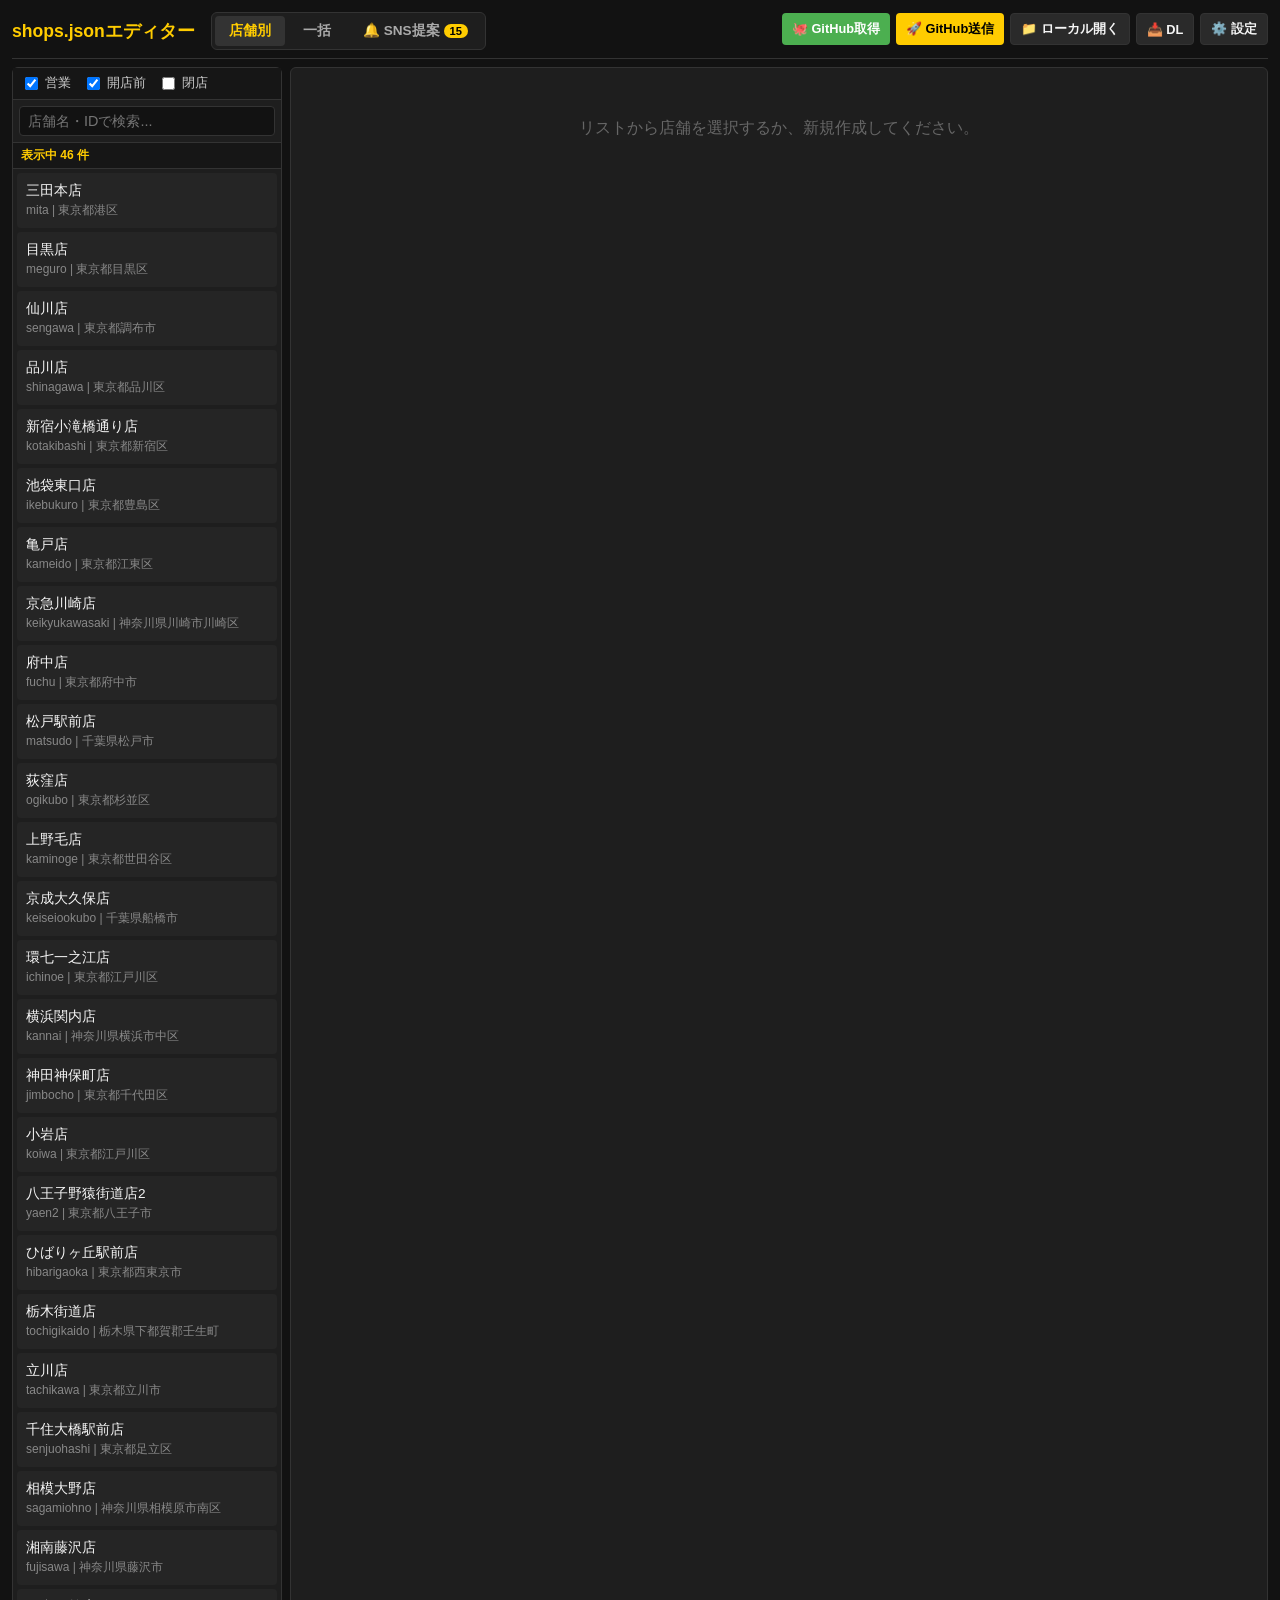
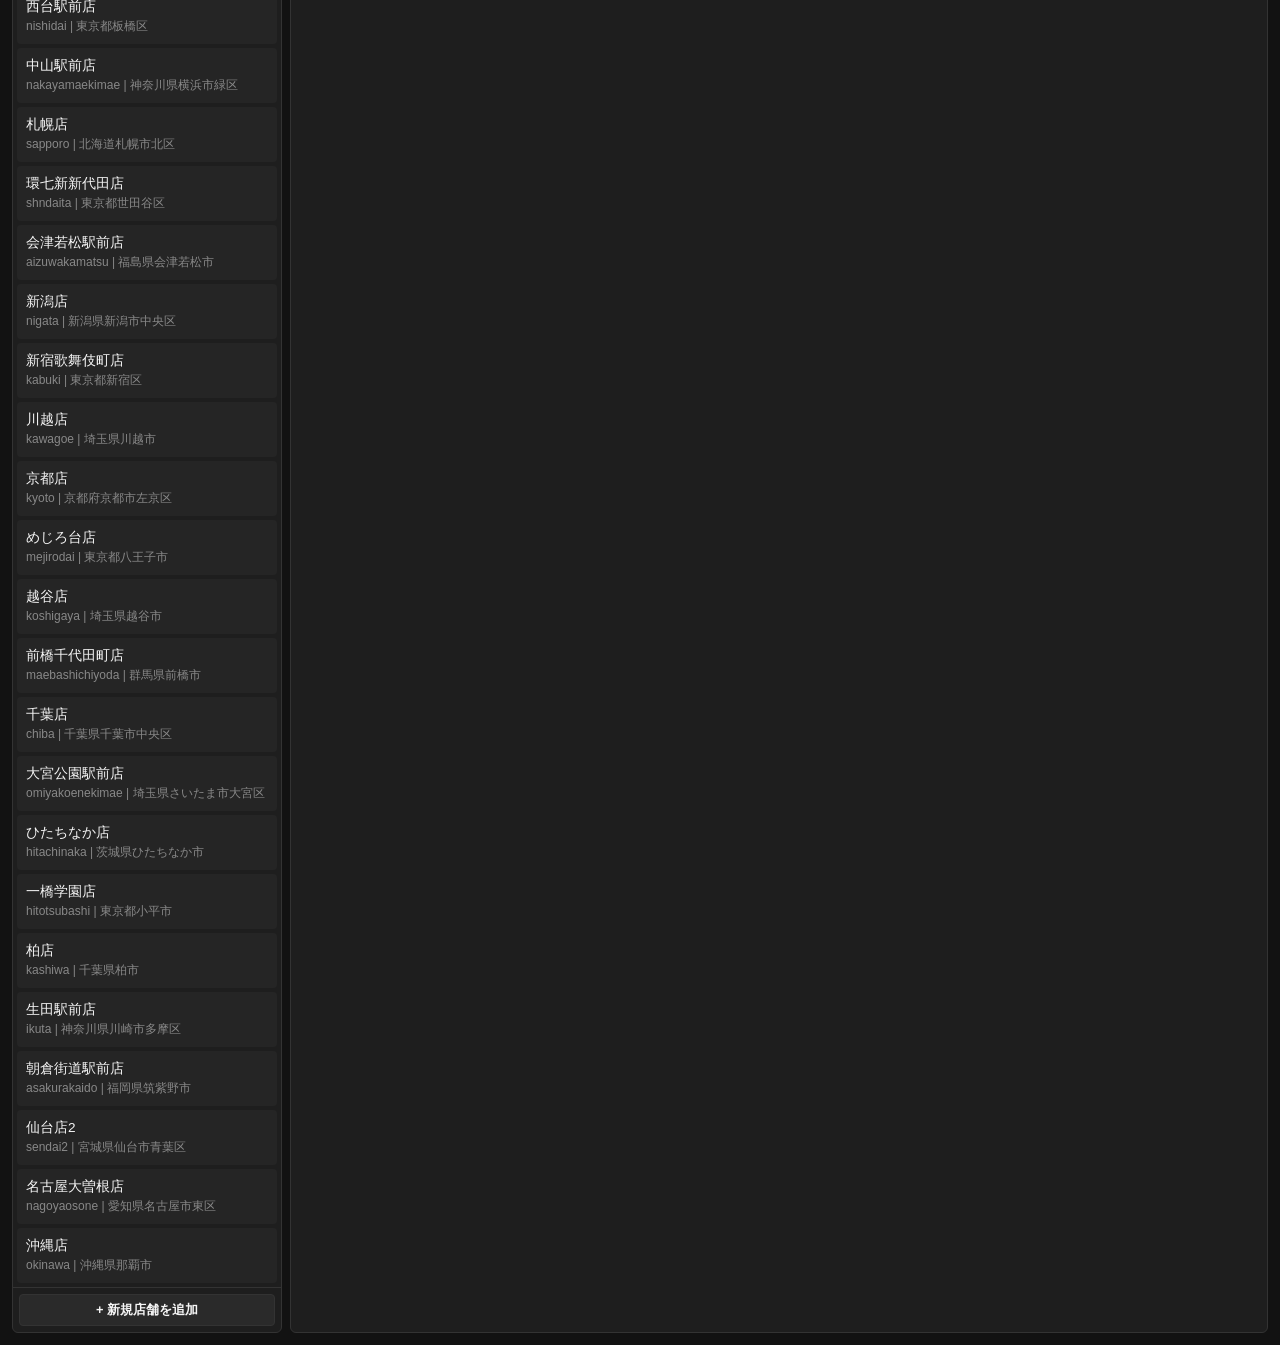
==== editor.html @ 7fbc360e "fix(editor): update SNS proposal UI, shop popup modal, format date and remove pending_updates.json" ====
<!DOCTYPE html>
<html lang="ja">
<head>
    <meta charset="UTF-8">
    <meta name="viewport" content="width=device-width, initial-scale=1.0, maximum-scale=1.0">
    <title>shops.jsonエディター</title>
    <!-- CSS (外部ライブラリ ＆ 独立スタイル) -->
    <link rel="stylesheet" href="https://cdn.jsdelivr.net/npm/flatpickr/dist/flatpickr.min.css">
    <link rel="stylesheet" href="https://cdn.jsdelivr.net/npm/flatpickr/dist/themes/dark.css">
    <link rel="stylesheet" href="css/variables.css">
    <link rel="stylesheet" href="css/editor.css">

    <!-- JavaScript (外部ライブラリ ＆ アプリモジュール) -->
    <script src="js/common/lg_codes.js"></script>
    <script src="js/common/utils.js"></script>
    <script src="js/common/business-hours.js"></script>
    <script src="https://cdn.jsdelivr.net/npm/flatpickr"></script>
    <script src="https://cdn.jsdelivr.net/npm/flatpickr/dist/l10n/ja.js"></script>
    <script src="js/editor.js" defer></script>
</head>
<body>

<header>
    <div class="header-top">
        <h1>shops.jsonエディター</h1>
        <div class="mode-tabs">
            <button class="tab-btn active" id="tab-single">店舗別</button>
            <button class="tab-btn" id="tab-bulk">一括</button>
            <button class="tab-btn" id="tab-pending" style="position:relative;">🔔 SNS提案 <span id="pending-badge" class="badge" style="display:none; background:var(--jiro-yellow); color:#000; font-size:0.7rem; padding:1px 6px; border-radius:10px; font-weight:bold; margin-left:4px;">0</span></button>
        </div>
    </div>

    <div class="file-controls">
        <button class="btn btn-success" id="btn-github-pull">🐙 GitHub取得</button>
        <button class="btn btn-primary" id="btn-github-push">🚀 GitHub送信</button>
        <input type="file" id="file-input" accept=".json" style="display: none;">
        <button class="btn" onclick="document.getElementById('file-input').click()">📁 ローカル開く</button>
        <button class="btn" id="btn-export">📥 DL</button>
        <button class="btn" id="btn-github-config">⚙️ 設定</button>
    </div>
</header>

<div class="main-container" id="view-single">
    <details class="sidebar-details" id="sidebar-details" open>
        <summary class="sidebar-summary">
            <span>店舗一覧・検索</span>
            <span id="summary-shop-count" style="font-size:0.75rem; color:#aaa;">0件</span>
        </summary>
        <div class="sidebar">
            <div class="filter-box">
                <label class="checkbox-label"><input type="checkbox" id="filter-open" checked onchange="app.renderList()"> 営業</label>
                <label class="checkbox-label"><input type="checkbox" id="filter-preopen" checked onchange="app.renderList()"> 開店前</label>
                <label class="checkbox-label"><input type="checkbox" id="filter-closed" onchange="app.renderList()"> 閉店</label>
            </div>
            <div class="search-box">
                <input type="text" id="search-input" placeholder="店舗名・IDで検索...">
            </div>
            <div class="shop-count-header" id="shop-count-header">全 0 件</div>
            <div class="shop-list" id="shop-list"></div>
            <div style="padding: 6px; border-top: 1px solid var(--border-color);">
                <button class="btn" id="btn-add" style="width: 100%;">+ 新規店舗を追加</button>
            </div>
        </div>
    </details>

    <div class="editor-panel">
        <div id="no-selection" style="text-align: center; color: #666; margin: 40px 0;">
            リストから店舗を選択するか、新規作成してください。
        </div>

        <form id="shop-form" style="display: none;">
            <div class="sticky-editor-actions">
                <div style="display: flex; align-items: center; gap: 6px; flex: 1; min-width: 0; margin-right: 8px;">
                    <span style="font-size: 0.75rem; color: #888; white-space: nowrap;">編集中:</span>
                    <span id="editing-shop-title" style="font-weight: bold; color: var(--accent-color); font-size: 1.05rem; white-space: nowrap; overflow: hidden; text-overflow: ellipsis;"></span>
                </div>
                <button type="button" class="btn btn-danger btn-sm" id="btn-delete">削除</button>
                <div style="display: flex; gap: 6px;">
                    <button type="button" class="btn btn-sm" id="btn-duplicate">複製</button>
                    <button type="button" class="btn btn-primary btn-sm" id="btn-save">保存</button>
                </div>
            </div>

            <div class="form-grid">
                <!-- 1. 臨時設定 (最優先：高頻度変更項目) -->
                <div class="section-title">🚨 臨時営業・休業設定 (`temporary`)</div>
                <div class="hint">開始日・終了日を選択。「終了日未定」チェックで終了日無効。</div>
                <div class="list-container" id="temporary-list-container"></div>
                <div class="col-4" style="margin-bottom: 6px;">
                    <button type="button" class="btn btn-sm btn-success" id="btn-add-temp" style="width: 100%;">+ 臨時設定を追加</button>
                </div>

                <!-- 2. 営業時間シフト設定 (基本設定) -->
                <div class="section-title">🕒 営業時間シフト設定 (`shiftsByDay`, `holidayShifts`)</div>
                <div class="hint">
                    ※ 入力形式: `11:00-14:30, 17:00-21:00`（定休日は空欄）。
                </div>

                <div class="shifts-grid">
                    <div class="shift-item"><label>月曜</label><input type="text" id="shift-0" onblur="app.handleShiftBlur(this)"></div>
                    <div class="shift-item"><label>火曜</label><input type="text" id="shift-1" onblur="app.handleShiftBlur(this)"></div>
                    <div class="shift-item"><label>水曜</label><input type="text" id="shift-2" onblur="app.handleShiftBlur(this)"></div>
                    <div class="shift-item"><label>木曜</label><input type="text" id="shift-3" onblur="app.handleShiftBlur(this)"></div>
                    <div class="shift-item"><label>金曜</label><input type="text" id="shift-4" onblur="app.handleShiftBlur(this)"></div>
                    <div class="shift-item"><label>土曜</label><input type="text" id="shift-5" onblur="app.handleShiftBlur(this)"></div>
                    <div class="shift-item"><label>日曜</label><input type="text" id="shift-6" onblur="app.handleShiftBlur(this)"></div>
                    
                    <div class="holiday-shift-container">
                        <label class="title">祝日シフト</label>
                        <div class="holiday-input-row">
                            <input type="text" id="shift-hol" placeholder="例: 11:00-14:30" onblur="app.handleShiftBlur(this)">
                            <label class="checkbox-label">
                                <input type="checkbox" id="chk-follow-weekday"> 平日に準ずる (`null`)
                            </label>
                        </div>
                    </div>

                    <div class="holiday-shift-container" style="border-color: #666; margin-top: 4px;">
                        <label class="title" style="color: #ccc;">営業時間補足 (`hoursNotes`)</label>
                        <div class="holiday-input-row">
                            <input type="text" id="field-hoursNotes" placeholder="例: 早仕舞いあり、売り切れ終了など">
                        </div>
                    </div>
                </div>

                <!-- 3. 特定週のシフト設定 -->
                <div class="section-title">特定週・曜日の設定 (`specialShifts`)</div>
                <div class="hint">例: 第1・第3月曜休業など。時間の空欄で休業扱い。</div>
                <div class="list-container" id="special-shifts-container"></div>
                <div class="col-4">
                    <button type="button" class="btn btn-sm" id="btn-add-special">+ 特定週設定を追加</button>
                </div>

                <!-- 4. 祝日特別シフト設定 -->
                <div class="section-title">祝日特別シフト (`holidaySpecialShifts`)</div>
                <div class="hint">例: 「月曜日が祝日の場合、当日は11:00-14:00」「月曜日が祝日の場合、翌日は定休(空欄)」など。</div>
                <div class="list-container" id="holiday-special-shifts-container"></div>
                <div class="col-4">
                    <button type="button" class="btn btn-sm" id="btn-add-holiday-special-shift">+ 祝日特別シフトを追加</button>
                </div>

                <!-- 店舗基本情報・詳細項目 -->
                <details class="col-4" id="shop-info-details" style="margin-top: 10px; border: 1px solid var(--border-color); border-radius: 6px; padding: 8px; background-color: #161616;">
                    <summary style="font-weight: bold; color: var(--accent-color); cursor: pointer; padding: 4px; user-select: none;">
                        店舗情報 (ID・基本情報・特徴・SNS・備考) ▼
                    </summary>
                    <div class="form-grid" style="margin-top: 10px;">
                        <!-- 基本情報 -->
                        <div class="form-group col-1">
                            <label>ID (`id`)</label>
                            <input type="text" id="field-id" required placeholder="mita" oninput="app.toHalfWidth(this); app.updateEditingTitleFromInputs();">
                        </div>
                        <div class="form-group col-1">
                            <label>都道府県 (`prefCode`)</label>
                            <select id="field-prefCode" onchange="app.handlePrefSelectChange()">
                                <option value="">選択</option>
                            </select>
                        </div>
                        <div class="form-group col-1">
                            <label>市区町村 (`cityCode`)</label>
                            <select id="field-cityCode" onchange="app.updateSingleGMapSearchLink()">
                                <option value="">選択</option>
                            </select>
                        </div>
                        <div class="form-group col-1">
                            <label>店舗名 (`name`)</label>
                            <input type="text" id="field-name" required placeholder="三田本店" oninput="app.updateSingleGMapSearchLink(); app.updateEditingTitleFromInputs();">
                        </div>
                        <div class="form-group col-1">
                            <label>フリガナ (`kana`)</label>
                            <input type="text" id="field-kana" placeholder="ミタホンテン">
                        </div>
                        <div class="form-group col-1">
                            <label>店舗名略称 (`shortName`・全角5文字まで)</label>
                            <input type="text" id="field-shortName" maxlength="5" placeholder="三田">
                        </div>

                        <!-- 住所・位置情報 -->
                        <div class="form-group col-2">
                            <label>町名・番地等 (`addressText`)</label>
                            <div class="link-input-group">
                                <input type="text" id="field-addressText" placeholder="三田2-16-4" onblur="app.handleAddressBlur(this)" oninput="app.updateSingleGMapSearchLink()">
                                <a href="#" id="single-gmap-search-link" target="_blank" class="btn btn-sm" style="display:none;">🗺️</a>
                            </div>
                        </div>
                        <div class="form-group col-1">
                            <label>緯度 (`lat`)</label>
                            <input type="text" id="field-lat" placeholder="35.xxxx" oninput="app.toHalfWidth(this)">
                        </div>
                        <div class="form-group col-1">
                            <label>経度 (`lng`)</label>
                            <div class="link-input-group">
                                <input type="text" id="field-lng" placeholder="139.xxxx" oninput="app.toHalfWidth(this)">
                                <a href="#" id="single-map-link" target="_blank" class="btn btn-sm" style="display:none;">📍</a>
                            </div>
                        </div>

                        <!-- リンク・詳細情報 -->
                        <div class="form-group col-1">
                            <label>𝕏 ID (`x`)</label>
                            <div class="link-input-group">
                                <input type="text" id="field-x" placeholder="jiro_mita" oninput="app.toHalfWidth(this); app.updateSingleXLink()">
                                <a href="#" id="single-x-link" target="_blank" class="btn btn-sm" style="display:none;">🔗</a>
                            </div>
                        </div>
                        <div class="form-group col-1">
                            <label>Instagram ID (`instagram`)</label>
                            <div class="link-input-group">
                                <input type="text" id="field-instagram" placeholder="jiro_mita" oninput="app.toHalfWidth(this); app.updateSingleInstaLink()">
                                <a href="#" id="single-insta-link" target="_blank" class="btn btn-sm" style="display:none;">🔗</a>
                            </div>
                        </div>
                        <div class="form-group col-1">
                            <label>RDB URL</label>
                            <div class="link-input-group">
                                <input type="text" id="field-url-rdb" placeholder="https://ramendb.supleks.jp/..." oninput="app.toHalfWidth(this); app.updateSingleUrlLink('rdb')">
                                <a href="#" id="single-rdb-link" target="_blank" class="btn btn-sm" style="display:none;">🔗</a>
                            </div>
                        </div>
                        <div class="form-group col-1">
                            <label>PC店 URL</label>
                            <div class="link-input-group">
                                <input type="text" id="field-url-pc" placeholder="https://..." oninput="app.toHalfWidth(this); app.updateSingleUrlLink('pc')">
                                <a href="#" id="single-pc-link" target="_blank" class="btn btn-sm" style="display:none;">🔗</a>
                            </div>
                        </div>
                        <div class="form-group col-1">
                            <label>食べログ URL</label>
                            <div class="link-input-group">
                                <input type="text" id="field-url-tabelog" placeholder="https://tabelog.com/..." oninput="app.toHalfWidth(this); app.updateSingleUrlLink('tabelog')">
                                <a href="#" id="single-tabelog-link" target="_blank" class="btn btn-sm" style="display:none;">🔗</a>
                            </div>
                        </div>

                        <!-- 開閉店日 -->
                        <div class="form-group col-1">
                            <label>開店日 (`openedAt`)</label>
                            <input type="text" id="field-openedAt" placeholder="例: 1968, 2026-06-06" oninput="app.toHalfWidth(this)">
                        </div>
                        <div class="form-group col-1">
                            <label>閉店日 (`closedAt`)</label>
                            <input type="text" id="field-closedAt" placeholder="未閉店なら空欄" oninput="app.toHalfWidth(this)">
                        </div>

                        <!-- 店舗特徴 -->
                        <div class="form-group col-2">
                            <label>食券 (`ticketTiming`)</label>
                            <input type="text" id="field-ticketTiming" placeholder="例: 先客に続いて購入">
                        </div>
                        <div class="form-group col-2">
                            <label>スープ (`soupType`)</label>
                            <input type="text" id="field-soupType" placeholder="例: 非乳化, 微乳化, 乳化, ど乳化">
                        </div>
                        <div class="form-group col-2">
                            <label>レンゲ (`renge`)</label>
                            <div style="display:flex; gap:4px;">
                                <select onchange="if(this.value) document.getElementById('field-renge').value=this.value;" style="width:90px; flex-shrink:0;">
                                    <option value="">選択</option>
                                    <option value="あり">あり</option>
                                    <option value="なし">なし</option>
                                </select>
                                <input type="text" id="field-renge" placeholder="例: あり, なし, あり(給水器横)">
                            </div>
                        </div>
                        <div class="form-group col-2">
                            <label>テイクアウト (`takeout`)</label>
                            <div style="display:flex; gap:4px;">
                                <select onchange="if(this.value) document.getElementById('field-takeout').value=this.value;" style="width:90px; flex-shrink:0;">
                                    <option value="">選択</option>
                                    <option value="可">可</option>
                                    <option value="不可">不可</option>
                                </select>
                                <input type="text" id="field-takeout" placeholder="例: 可, 不可, 鍋二郎のみ">
                            </div>
                        </div>

                        <!-- 補足メモ -->
                        <div class="form-group col-4">
                            <label>備考 (`remarks`)</label>
                            <textarea id="field-remarks" rows="2" placeholder="ローカルルール等"></textarea>
                        </div>
                    </div>
                </details>
            </div>
        </form>
    </div>
</div>

<div class="bulk-container" id="view-bulk">
    <div class="bulk-header">
        <div class="form-group" style="width: 100%;">
            <label>編集・比較する項目を選択</label>
            <select id="bulk-target-field">
                <option value="id">ID (id)</option>
                <option value="id_pc">ID / PC店 URL</option>
                <option value="name_kana_short">店舗名 / フリガナ / 店舗名略称</option>
                <option value="pref_city_address">都道府県 / 市区町村 / 町名番地</option>
                <option value="lat_lng">緯度 / 経度</option>
                <option value="x_instagram">𝕏 / Instagram ID</option>
                <option value="features">店舗特徴 (食券/スープ/レンゲ/テイクアウト)</option>
                <option value="urls.pc">PC店 URL (urls.pc)</option>
                <option value="urls.rdb">RDB URL (urls.rdb)</option>
                <option value="urls.tabelog">食べログ URL (urls.tabelog)</option>
                <option value="dates">開店日 / 閉店日</option>
                <option value="notes">営業時間補足 / 備考</option>
                <option value="shifts_all">シフト（全曜日・祝日）</option>
            </select>
        </div>
        <div>
            <button class="btn btn-primary btn-sm" id="btn-bulk-save" style="width: 100%;">一括編集内容を保存</button>
        </div>
    </div>

    <div class="bulk-table-wrapper">
        <table class="bulk-table">
            <thead>
                <tr>
                    <th class="shop-name-col">店舗名 / ID</th>
                    <th id="bulk-field-header">設定値</th>
                </tr>
            </thead>
            <tbody id="bulk-table-body"></tbody>
        </table>
    </div>
</div>

<!-- 承認待ちビュー (view-pending) -->
<div class="main-container" id="view-pending" style="display: none; padding: 16px; max-width: 900px; margin: 0 auto; overflow-y: auto; height: calc(100vh - 65px);">
    <div style="display: flex; justify-content: space-between; align-items: center; margin-bottom: 16px; flex-wrap: wrap; gap: 8px;">
        <div>
            <h2 style="font-size: 1.2rem; margin: 0; display: flex; align-items: center; gap: 8px;">
                <span>🔔 SNS自動検出・反映提案</span>
                <span id="pending-count-tag" style="background: var(--jiro-yellow); color: #000; font-size: 0.75rem; padding: 2px 8px; border-radius: 12px; font-weight: bold;">0件</span>
            </h2>
            <div style="font-size: 0.8rem; color: #888; margin-top: 4px;">公式SNSから自動収集・AI解析された営業情報です。カード上で直接編集し、「✏️ 反映（流し込み）」を押すと店舗の臨時設定フォームに流し込まれます。</div>
        </div>
        <div style="display: flex; gap: 8px; flex-wrap: wrap;">
            <button class="btn btn-sm" id="btn-pending-refresh" onclick="app.loadPendingUpdates(true)">🔄 再取得</button>
            <button class="btn btn-sm" id="btn-ai-guidelines" onclick="app.openAiGuidelinesModal()" style="background: #2a2a2a; border-color: #555; color: #80d8ff;">🧠 AI判定ルール</button>
            <button class="btn btn-sm" id="btn-pending-trigger-crawler" onclick="app.triggerSnsCrawler()" style="background: #2a2a2a; border-color: #555; color: #ffeb3b;">⚡ 今すぐSNS再巡回</button>
        </div>
    </div>

    <!-- 巡回進捗ステータスバー -->
    <div id="pending-crawler-progress" style="display: none; margin-bottom: 16px; padding: 12px 16px; background: #1a1a1a; border: 1px solid var(--jiro-yellow); border-radius: 8px; box-shadow: 0 4px 12px rgba(0,0,0,0.5);">
        <div style="display: flex; justify-content: space-between; align-items: center; margin-bottom: 8px;">
            <div style="display: flex; align-items: center; gap: 8px; font-weight: bold; font-size: 0.95rem;">
                <span id="crawler-progress-icon" style="font-size: 1.1rem;">⚡</span>
                <span id="crawler-progress-title" style="color: var(--jiro-yellow);">SNS巡回ワークフローを実行中...</span>
            </div>
            <div style="font-size: 0.8rem; color: #aaa;">
                <span>経過時間: </span><span id="crawler-progress-timer" style="color: #fff; font-weight: bold;">0秒</span>
            </div>
        </div>
        <div style="font-size: 0.82rem; color: #ccc; margin-bottom: 8px; line-height: 1.4;" id="crawler-progress-desc">
            GitHub Actions上で巡回ジョブの起動を待機しています...
        </div>
        <div style="background: #2a2a2a; border-radius: 4px; height: 6px; overflow: hidden; position: relative;">
            <div id="crawler-progress-bar" style="width: 15%; background: var(--jiro-yellow); height: 100%; transition: width 0.4s ease;"></div>
        </div>
        <div style="display: flex; justify-content: space-between; align-items: center; margin-top: 8px; font-size: 0.75rem;">
            <span style="color: #888;">※通常1〜2分で完了し、完了時に自動で画面が更新されます</span>
            <a href="#" id="crawler-progress-log-link" target="_blank" rel="noopener noreferrer" style="color: #80d8ff; text-decoration: none; display: none;">GitHub Actionsでログを見る ↗</a>
        </div>
    </div>

    <!-- 手動貼り付けAI解析パネル（Instagram / X / 貼り紙） -->
    <details id="manual-ai-panel" style="margin-bottom: 16px; background: #181818; border: 1px solid #333; border-radius: 8px; padding: 10px 14px; box-shadow: 0 2px 8px rgba(0,0,0,0.4);">
        <summary style="font-weight: bold; color: var(--jiro-yellow); cursor: pointer; display: flex; align-items: center; justify-content: space-between; user-select: none; font-size: 0.95rem;">
            <span style="display: flex; align-items: center; gap: 8px;">
                <span>📝 手動貼り付けAI解析 (Instagram / X / 貼り紙等の投稿を解析)</span>
                <span style="background: #333; color: #aaa; font-size: 0.7rem; padding: 1px 6px; border-radius: 4px; font-weight: normal;">新潟店等のInstagram対応</span>
            </span>
            <span style="font-size: 0.8rem; color: #888;">開く / 閉じる ▼</span>
        </summary>

        <div style="margin-top: 12px; display: flex; flex-direction: column; gap: 12px; border-top: 1px solid #2a2a2a; padding-top: 12px;">
            <div style="display: grid; grid-template-columns: repeat(auto-fit, minmax(200px, 1fr)); gap: 10px;">
                <div class="form-group" style="margin: 0;">
                    <label style="font-size: 0.8rem; color: #ccc;">対象店舗 <span style="color: #ff5252;">*</span></label>
                    <select id="manual-ai-shop" style="width: 100%; padding: 6px 8px; background: #222; border: 1px solid #444; border-radius: 4px; color: #fff;">
                        <option value="">店舗を選択してください</option>
                    </select>
                </div>
                <div class="form-group" style="margin: 0;">
                    <label style="font-size: 0.8rem; color: #ccc;">投稿元 (SNS / 告知媒体)</label>
                    <select id="manual-ai-source" style="width: 100%; padding: 6px 8px; background: #222; border: 1px solid #444; border-radius: 4px; color: #fff;">
                        <option value="instagram">Instagram</option>
                        <option value="x">X (旧Twitter)</option>
                        <option value="notice">店頭貼り紙・黒板・その他</option>
                    </select>
                </div>
                <div class="form-group" style="margin: 0;">
                    <label style="font-size: 0.8rem; color: #ccc;">投稿URL (任意)</label>
                    <input type="text" id="manual-ai-url" placeholder="https://www.instagram.com/p/... 等" style="width: 100%; padding: 6px 8px; background: #222; border: 1px solid #444; border-radius: 4px; color: #fff;">
                </div>
            </div>

            <div class="form-group" style="margin: 0;">
                <label style="font-size: 0.8rem; color: #ccc; display: flex; justify-content: space-between;">
                    <span>投稿テキスト / キャプション本文</span>
                    <span style="font-size: 0.75rem; color: #888;">InstagramのキャプションやXの投稿文を貼り付け</span>
                </label>
                <textarea id="manual-ai-text" rows="3" placeholder="例: 「本日21日(月) 祝日ですが昼のみ臨時営業いたします！11:00〜15:00 夜はお休みです」「台風接近のため本日臨時休業いたします」など" style="width: 100%; padding: 8px; background: #222; border: 1px solid #444; border-radius: 4px; color: #fff; font-size: 0.85rem; line-height: 1.4;"></textarea>
            </div>

            <div class="form-group" style="margin: 0;">
                <label style="font-size: 0.8rem; color: #ccc; display: flex; justify-content: space-between;">
                    <span>添付画像（カレンダー、ホワイトボード、貼り紙のスクショ等）</span>
                    <span style="font-size: 0.75rem; color: #80d8ff;">※テキスト欄で Ctrl+V 貼り付けも可能です</span>
                </label>
                <div style="display: flex; gap: 8px; align-items: center; flex-wrap: wrap;">
                    <input type="file" id="manual-ai-file" accept="image/*" multiple style="display: none;" onchange="app.handleManualAiFiles(this.files)">
                    <button type="button" class="btn btn-sm" onclick="document.getElementById('manual-ai-file').click()" style="background: #2a2a2a; border-color: #555; color: #ddd;">📁 画像ファイルを選択</button>
                    <span style="font-size: 0.75rem; color: #888;">または画像をここにドラッグ＆ドロップ</span>
                </div>
                <!-- 添付画像プレビュー一覧 -->
                <div id="manual-ai-previews" style="display: flex; gap: 8px; margin-top: 8px; flex-wrap: wrap;"></div>
            </div>

            <!-- Gemini API設定欄 (初回未入力時向け) -->
            <div id="manual-ai-key-container" style="background: #202020; border: 1px dashed #444; border-radius: 6px; padding: 8px 12px; display: flex; align-items: center; justify-content: space-between; gap: 8px; flex-wrap: wrap;">
                <div style="font-size: 0.8rem; color: #bbb;">
                    <span>🔑 Gemini API Key: </span>
                    <input type="password" id="manual-gemini-key" placeholder="AIzaSy..." style="background: #111; border: 1px solid #555; color: #fff; padding: 4px 8px; border-radius: 4px; font-size: 0.8rem; width: 220px;">
                    <button type="button" class="btn btn-sm" onclick="app.saveGeminiApiKey()" style="padding: 3px 8px; font-size: 0.75rem; margin-left: 4px;">保存</button>
                </div>
                <div style="font-size: 0.75rem; color: #888;">※ブラウザ内に安全に保存され、手動貼り付けAI解析にのみ使用されます</div>
            </div>

            <div style="display: flex; justify-content: flex-end; gap: 8px; align-items: center; margin-top: 4px;">
                <span id="manual-ai-status" style="font-size: 0.85rem; color: #80d8ff; display: none;"></span>
                <button type="button" class="btn btn-sm" onclick="app.clearManualAiForm()" style="background: #262626; border-color: #444; color: #aaa;">クリア</button>
                <button type="button" class="btn btn-sm btn-primary" id="btn-manual-ai-submit" onclick="app.runManualAiAnalysis()" style="font-weight: bold; background: var(--jiro-yellow); color: #000; border: none; padding: 6px 16px;">
                    🤖 AIで営業情報を解析してSNS提案に追加
                </button>
            </div>
        </div>
    </details>

    <!-- SNS提案カード一覧コンテナ -->
    <div id="pending-list-container" style="display: flex; flex-direction: column; gap: 12px;">
        <!-- JSで動的生成 -->
    </div>

    <!-- 既存スケジュール完全一致等のスキップ済み一覧コンテナ -->
    <details id="skipped-list-details" style="margin-top: 24px; background: #181818; border: 1px solid #333; border-radius: 8px; padding: 10px 14px;">
        <summary style="font-weight: bold; color: #aaa; cursor: pointer; display: flex; align-items: center; justify-content: space-between; user-select: none; font-size: 0.9rem;">
            <span style="display: flex; align-items: center; gap: 8px;">
                <span>📋 既存スケジュール一致・日常投稿（スキップ推奨）</span>
                <span id="skipped-count-tag" style="background: #333; color: #bbb; font-size: 0.75rem; padding: 1px 6px; border-radius: 10px;">0件</span>
            </span>
            <span style="font-size: 0.8rem; color: #666;">開く / 閉じる ▼</span>
        </summary>
        <div id="skipped-list-container" style="margin-top: 12px; display: flex; flex-direction: column; gap: 10px;">
            <!-- JSで動的生成 -->
        </div>
    </details>

    <!-- 処理済み履歴コンテナ（反映済み・スキップ済み） -->
    <details id="history-list-details" style="margin-top: 16px; background: #141414; border: 1px solid #2a2a2a; border-radius: 8px; padding: 10px 14px;">
        <summary style="font-weight: bold; color: #888; cursor: pointer; display: flex; align-items: center; justify-content: space-between; user-select: none; font-size: 0.9rem;">
            <span style="display: flex; align-items: center; gap: 8px;">
                <span>📜 処理済み履歴（反映済み / スキップ済み）</span>
                <span id="history-count-tag" style="background: #2a2a2a; color: #aaa; font-size: 0.75rem; padding: 1px 6px; border-radius: 10px;">0件</span>
            </span>
            <span style="font-size: 0.8rem; color: #555;">開く / 閉じる ▼</span>
        </summary>
        <div id="history-list-container" style="margin-top: 12px; display: flex; flex-direction: column; gap: 10px;">
            <!-- JSで動的生成 -->
        </div>
    </details>
</div>

<!-- GitHub連携設定モーダル -->
<div class="modal-overlay" id="github-modal">
    <div class="modal-content">
        <div class="modal-header">
            <h2>⚙️ GitHub連携設定</h2>
            <button class="btn btn-sm" onclick="app.closeGithubModal()">✕</button>
        </div>
        <div class="form-group">
            <label>GitHub Personal Access Token (PAT)</label>
            <input type="password" id="gh-token" placeholder="github_pat_xxx または ghp_xxx">
            <div class="hint">権限: `repo` スコープが必要です。<br>※「今すぐSNS再巡回」を利用する場合は、さらに <strong>`workflow`</strong>（Actions実行）権限も必要です。</div>
        </div>
        <div class="form-group">
            <label>リポジトリ所有者名 (Owner / Username)</label>
            <input type="text" id="gh-owner" placeholder="例: octocat">
        </div>
        <div class="form-group">
            <label>リポジトリ名 (Repo Name)</label>
            <input type="text" id="gh-repo" placeholder="例: my-ramen-app">
        </div>
        <div class="form-group">
            <label>ブランチ名 (Branch)</label>
            <input type="text" id="gh-branch" placeholder="main">
        </div>
        <div class="form-group">
            <label>ファイルパス (File Path)</label>
            <input type="text" id="gh-path" placeholder="public/shops.json または shops.json">
        </div>
        <div class="form-group" style="border-top: 1px solid #333; padding-top: 10px; margin-top: 10px;">
            <label style="color: var(--jiro-yellow); display:flex; justify-content:space-between; align-items:center;">
                <span>🔑 Google Gemini API Key</span>
                <span style="font-size:0.75rem; color:#aaa; font-weight:normal;">AI営業判定・画像解析用</span>
            </label>
            <div style="display:flex; gap:6px;">
                <input type="password" id="gh-gemini-key" placeholder="AIzaSy...">
                <button type="button" class="btn btn-sm" id="btn-toggle-gemini-key" onclick="app.toggleGeminiKeyVisibility()" style="padding: 4px 8px; font-size:0.75rem;">表示</button>
            </div>
            <div class="hint">ブラウザローカル（localStorage）に安全に保存され、手動貼り付けAI解析等に利用されます。</div>
        </div>
        <div style="display:flex; justify-content:flex-end; gap:8px; margin-top:8px;">
            <button class="btn" onclick="app.closeGithubModal()">キャンセル</button>
            <button class="btn btn-primary" onclick="app.saveGithubConfig()">設定を保存</button>
        </div>
    </div>
</div>

<!-- 変更内容確認モーダル -->
<div class="modal-overlay" id="diff-modal">
    <div class="modal-content" style="max-width: 600px;">
        <div class="modal-header">
            <h2>📝 保存内容・変更箇所</h2>
            <button class="btn btn-sm" onclick="app.closeDiffModal()">✕</button>
        </div>
        <div id="diff-modal-body" style="max-height: 420px; overflow-y: auto;">
        </div>
        <div style="display:flex; justify-content:flex-end; gap:8px; margin-top:12px; flex-wrap:wrap;">
            <button class="btn btn-success" onclick="app.confirmSave()">🚀 保存する</button>
            <button class="btn btn-danger" onclick="app.revertChanges()">↩️ 編集前に戻す</button>
            <button class="btn" onclick="app.closeDiffModal()">キャンセル</button>
        </div>
    </div>
</div>

<!-- 添付画像プレビューモーダル -->
<div class="modal-overlay" id="image-preview-modal" onclick="app.closeImageModal()">
    <div class="modal-content" style="max-width: 90vw; max-height: 90vh; background: rgba(0,0,0,0.9); padding: 12px; display: flex; flex-direction: column; align-items: center; justify-content: center;" onclick="event.stopPropagation();">
        <div style="width: 100%; display: flex; justify-content: space-between; align-items: center; margin-bottom: 8px;">
            <span style="font-size: 0.9rem; color: #ccc;" id="image-preview-title">投稿添付画像</span>
            <button class="btn btn-sm" onclick="app.closeImageModal()">✕</button>
        </div>
        <img id="image-preview-img" src="" alt="添付画像" style="max-width: 100%; max-height: 80vh; object-fit: contain; border-radius: 4px;">
    </div>
</div>

<!-- 店舗情報確認ポップアップモーダル (index.html準拠) -->
<div class="modal-overlay" id="shop-info-modal" onclick="app.closeShopInfoModal()">
    <div class="modal-content" style="max-width: 580px; max-height: 85vh; overflow-y: auto; padding: 16px; background: #1e1e1e; border: 1px solid #444; border-radius: 8px;" onclick="event.stopPropagation();">
        <div class="modal-header" style="display: flex; justify-content: space-between; align-items: center; border-bottom: 1px solid #333; padding-bottom: 8px;">
            <h2 id="shop-info-modal-title" style="margin: 0; font-size: 1.15rem; color: var(--jiro-yellow); display: flex; align-items: center; gap: 8px;">🍜 店舗情報</h2>
            <button class="btn btn-sm" onclick="app.closeShopInfoModal()">✕</button>
        </div>
        <div id="shop-info-modal-body" style="margin-top: 12px; font-size: 0.88rem; line-height: 1.6;">
        </div>
        <div style="display: flex; justify-content: flex-end; margin-top: 16px; border-top: 1px solid #333; padding-top: 10px;">
            <button class="btn btn-sm" onclick="app.closeShopInfoModal()">閉じる</button>
        </div>
    </div>
</div>

<!-- AI判定ルール・学習ナレッジ管理モーダル -->
<div class="modal-overlay" id="ai-rules-modal">
    <div class="modal-content" style="max-width: 680px; max-height: 85vh; display: flex; flex-direction: column;">
        <div class="modal-header">
            <h2>🧠 AI判定ルール・学習ナレッジ管理</h2>
            <button class="btn btn-sm" onclick="app.closeAiGuidelinesModal()">✕</button>
        </div>
        <div style="font-size: 0.82rem; color: #aaa; margin-bottom: 12px; line-height: 1.4;">
            GeminiがSNS投稿を解析する際の判定指示やルールです。誤判定があった場合、管理者がここに指摘やルールを追加・編集することで、AIの判定精度を継続的に向上させることができます。
        </div>

        <div style="flex: 1; overflow-y: auto; display: flex; flex-direction: column; gap: 12px; padding-right: 4px;">
            <!-- 事前フィルタ キーワード管理 -->
            <div class="form-group" style="margin: 0; background: #1f1f1f; border: 1px solid #3a3a3a; border-radius: 6px; padding: 10px 12px;">
                <label style="font-size: 0.85rem; font-weight: bold; color: #80d8ff; display: flex; justify-content: space-between;">
                    <span>🔍 事前フィルタ キーワード設定 (scheduleKeywords)</span>
                    <span style="font-size: 0.75rem; color: #aaa; font-weight: normal;">※カンマ(,)区切りで指定</span>
                </label>
                <div style="margin-top: 6px; display: flex; flex-direction: column; gap: 6px;">
                    <div>
                        <span style="font-size: 0.75rem; color: #bbb;">営業関連キーワード（日常ポストの除外・判定用）:</span>
                        <input type="text" id="ai-keywords-input" placeholder="休, 営業, 開店, 閉店, 昼, 夜, 臨休..." style="width: 100%; background: #111; border: 1px solid #555; color: #fff; padding: 5px 8px; border-radius: 4px; font-size: 0.8rem;">
                    </div>
                    <div>
                        <span style="font-size: 0.75rem; color: #bbb;">期間・相対日キーワード:</span>
                        <input type="text" id="ai-period-keywords-input" placeholder="本日, 明日, 明後日, 今週, 来週, 今月, 来月..." style="width: 100%; background: #111; border: 1px solid #555; color: #fff; padding: 5px 8px; border-radius: 4px; font-size: 0.8rem;">
                    </div>
                </div>
            </div>

            <div class="form-group" style="margin: 0;">
                <label style="font-size: 0.85rem; font-weight: bold; color: var(--jiro-yellow);">共通判定ルール一覧 (generalRules)</label>
                <div id="ai-rules-list" style="display: flex; flex-direction: column; gap: 8px; margin-top: 6px;"></div>
                <button type="button" class="btn btn-sm" onclick="app.addNewAiRule()" style="margin-top: 8px; background: #262626; border-color: #555; color: #ddd;">+ 新しいルールを追加</button>
            </div>

            <div class="form-group" style="margin: 0; border-top: 1px solid #333; padding-top: 12px;">
                <label style="font-size: 0.85rem; font-weight: bold; color: var(--accent-color);">JSON直接編集 (高度な設定 / 店舗固有ルール / Few-Shot事例)</label>
                <textarea id="ai-rules-raw-json" rows="8" style="width: 100%; padding: 8px; background: #181818; border: 1px solid #444; border-radius: 4px; color: #fff; font-family: monospace; font-size: 0.8rem; line-height: 1.4;"></textarea>
            </div>
        </div>

        <div style="display: flex; justify-content: space-between; align-items: center; margin-top: 16px; border-top: 1px solid #333; padding-top: 12px;">
            <span id="ai-rules-save-status" style="font-size: 0.8rem; color: #80d8ff;"></span>
            <div style="display: flex; gap: 8px;">
                <button class="btn btn-sm" onclick="app.closeAiGuidelinesModal()">閉じる</button>
                <button class="btn btn-sm btn-primary" onclick="app.saveAiGuidelines()">💾 ルールを保存</button>
            </div>
        </div>
    </div>
</div>

</body>
</html>
---- css/variables.css ----
:root {
    /* ブランド＆基本カラー */
    --jiro-yellow: #ffcc00;
    --jiro-red: #ff3333;
    --jiro-dark: #121212;
    --card-bg: #1e1e1e;
    --text-color: #f5f5f5;
    --border-color: #333333;
    --link-color: #64b5f6;
    --gmap-color: #81c784;

    /* エディタ等汎用カラーエイリアス */
    --accent-color: var(--jiro-yellow);
    --bg-color: var(--jiro-dark);
    --panel-bg: var(--card-bg);
    --danger-color: #e53935;
    --success-color: #4caf50;

    /* 営業ステータスカラー */
    --status-closed: #616161;
    --status-scheduled: #0288d1;
    --status-open: #2e7d32;
    --status-closing-soon: #ed6c02;
    --status-preopen: #9c27b0;
    --status-temp: #ff9f43;
}
---- css/editor.css ----
@import "variables.css";

:root {
    --jiro-yellow: #ffcc00;
    --jiro-red: #ff3333;
    --jiro-dark: #121212;
    --card-bg: #1e1e1e;
    --text-color: #f5f5f5;
    --border-color: #333333;
    --link-color: #64b5f6;
    --gmap-color: #81c784;
    --accent-color: var(--jiro-yellow);
    --bg-color: var(--jiro-dark);
    --panel-bg: var(--card-bg);
    --danger-color: #e53935;
    --success-color: #4caf50;
}

* { box-sizing: border-box; }
body {
    font-family: -apple-system, BlinkMacSystemFont, "Segoe UI", Roboto, sans-serif;
    background-color: var(--bg-color);
    color: var(--text-color);
    margin: 0;
    padding: 8px;
    display: flex;
    flex-direction: column;
    min-height: 100vh;
}
header {
    display: flex;
    flex-direction: column;
    gap: 8px;
    padding-bottom: 8px;
    border-bottom: 1px solid var(--border-color);
    flex-shrink: 0;
}
.header-top {
    display: flex;
    justify-content: space-between;
    align-items: center;
    width: 100%;
    gap: 12px;
}
h1 { margin: 0; font-size: 1.1rem; color: var(--accent-color); white-space: nowrap; }
.file-controls {
    display: flex;
    gap: 6px;
    align-items: center;
    width: 100%;
    justify-content: flex-start;
    flex-wrap: nowrap;
    overflow-x: auto;
    -webkit-overflow-scrolling: touch;
    padding-bottom: 4px;
}

.btn {
    background-color: #2a2a2a;
    color: var(--text-color);
    border: 1px solid var(--border-color);
    padding: 6px 10px;
    border-radius: 4px;
    cursor: pointer;
    font-size: 0.8rem;
    font-weight: bold;
    text-decoration: none;
    display: inline-flex;
    align-items: center;
    justify-content: center;
    white-space: nowrap;
    min-height: 32px;
}
.btn:hover { background-color: #3a3a3a; border-color: var(--accent-color); }
.btn-primary { background-color: var(--accent-color); color: #000; border: none; }
.btn-primary:hover { background-color: #e6b800; }
.btn-success { background-color: var(--success-color); color: #fff; border: none; }
.btn-success:hover { background-color: #388e3c; }
.btn-danger { background-color: var(--danger-color); color: #fff; border: none; }
.btn-danger:hover { background-color: #c62828; }
.btn-sm { padding: 4px 8px; font-size: 0.78rem; min-height: 28px; }

.mode-tabs {
    display: flex;
    gap: 4px;
    background-color: var(--panel-bg);
    padding: 3px;
    border-radius: 6px;
    border: 1px solid var(--border-color);
    width: auto;
    flex-shrink: 0;
}
.tab-btn {
    flex: 1;
    background: none;
    border: none;
    color: #aaa;
    padding: 6px 12px;
    font-size: 0.8rem;
    font-weight: bold;
    cursor: pointer;
    border-radius: 4px;
    text-align: center;
    white-space: nowrap;
    display: inline-flex;
    align-items: center;
    justify-content: center;
    transition: all 0.2s ease;
}
.tab-btn.active {
    background-color: #333;
    color: var(--accent-color);
}

.main-container {
    display: flex;
    flex-direction: column;
    flex: 1;
    gap: 8px;
    margin-top: 8px;
    min-height: 0;
}

.sidebar-details {
    background-color: var(--panel-bg);
    border: 1px solid var(--border-color);
    border-radius: 6px;
    width: 100%;
}
.sidebar-summary {
    padding: 8px 12px;
    font-weight: bold;
    color: var(--accent-color);
    cursor: pointer;
    display: flex;
    justify-content: space-between;
    align-items: center;
    font-size: 0.9rem;
    user-select: none;
}

.sidebar {
    display: flex;
    flex-direction: column;
    background-color: var(--panel-bg);
}
.search-box { padding: 6px; border-bottom: 1px solid var(--border-color); }
.search-box input {
    width: 100%;
    padding: 6px 8px;
    background-color: #121212;
    border: 1px solid var(--border-color);
    color: #fff;
    border-radius: 4px;
    font-size: 0.9rem;
}
.filter-box {
    padding: 6px 8px;
    border-bottom: 1px solid var(--border-color);
    display: flex;
    flex-wrap: wrap;
    gap: 12px;
    font-size: 0.8rem;
    background-color: #161616;
}
.shop-count-header {
    padding: 4px 8px;
    font-size: 0.75rem;
    color: var(--accent-color);
    border-bottom: 1px solid var(--border-color);
    background-color: #161616;
    font-weight: bold;
}
.shop-list {
    max-height: 250px;
    overflow-y: auto;
    padding: 4px;
    display: flex;
    flex-direction: column;
    gap: 4px;
}
.shop-item {
    padding: 8px;
    border: 1px solid transparent;
    border-radius: 4px;
    cursor: pointer;
    background-color: #252525;
    font-size: 0.85rem;
}
.shop-item:hover { border-color: #555; }
.shop-item.active {
    border-color: var(--accent-color);
    background-color: #2c2a1a;
    font-weight: bold;
}
.shop-item-title {
    display: flex;
    align-items: center;
    justify-content: space-between;
    gap: 4px;
}
.shop-item-sub { font-size: 0.75rem; color: #888; margin-top: 2px; }

.status-badge {
    font-size: 0.65rem;
    padding: 2px 5px;
    border-radius: 3px;
    font-weight: bold;
    white-space: nowrap;
    flex-shrink: 0;
}
.status-badge.before-open { background-color: #0288d1; color: #ffffff; }
.status-badge.closed { background-color: #d32f2f; color: #ffffff; }

.editor-panel {
    flex: 1;
    background-color: var(--panel-bg);
    border: 1px solid var(--border-color);
    border-radius: 6px;
    padding: 10px 10px;
    position: relative;
}

.sticky-editor-actions {
    position: sticky;
    top: -10px;
    z-index: 100;
    background-color: var(--panel-bg);
    padding: 8px 0;
    margin: -10px -10px 10px -10px;
    padding-left: 10px;
    padding-right: 10px;
    border-bottom: 1px solid var(--border-color);
    display: flex;
    flex-wrap: wrap;
    gap: 8px;
    justify-content: space-between;
    align-items: center;
}

.form-grid {
    display: grid;
    grid-template-columns: repeat(2, 1fr);
    gap: 10px;
}
.form-group { display: flex; flex-direction: column; gap: 4px; }
.col-1 { grid-column: span 1; }
.col-2 { grid-column: span 2; }
.col-3 { grid-column: span 2; }
.col-4 { grid-column: span 2; }

label { font-size: 0.78rem; font-weight: bold; color: #aaa; }
input[type="text"], input[type="number"], input[type="password"], select, textarea {
    padding: 6px 8px;
    background-color: #121212;
    border: 1px solid var(--border-color);
    color: #fff;
    border-radius: 4px;
    font-size: 0.9rem;
    transition: border-color 0.2s;
    width: 100%;
}
input:focus, select:focus, textarea:focus { border-color: var(--accent-color); outline: none; }
input.error { border-color: var(--danger-color) !important; background-color: #3b1c1c; }

.section-title {
    grid-column: span 2;
    font-size: 0.88rem;
    color: var(--accent-color);
    border-bottom: 1px solid var(--border-color);
    padding-bottom: 4px;
    margin-top: 10px;
}
.shifts-grid {
    display: grid;
    grid-template-columns: repeat(2, 1fr);
    gap: 8px;
    grid-column: span 2;
    background-color: #161616;
    padding: 8px;
    border-radius: 4px;
    border: 1px solid var(--border-color);
}
.shift-item { display: flex; flex-direction: column; gap: 2px; }
.shift-item label { font-size: 0.75rem; }
.shift-item input { font-family: monospace; font-size: 0.85rem; padding: 5px; }

.holiday-shift-container {
    grid-column: span 2;
    background-color: #161616;
    padding: 8px;
    border-radius: 4px;
    border: 1px solid var(--border-color);
    display: flex;
    flex-direction: column;
    gap: 6px;
}
.holiday-shift-container label.title { color: #ff8a80; font-weight: bold; font-size: 0.8rem; }
.holiday-input-row {
    display: flex;
    flex-wrap: wrap;
    align-items: center;
    gap: 8px;
}
.holiday-input-row input[type="text"] {
    flex: 1;
    min-width: 140px;
    font-family: monospace;
    font-size: 0.85rem;
    padding: 5px;
}
.checkbox-label {
    display: flex;
    align-items: center;
    gap: 4px;
    font-size: 0.8rem;
    color: #ccc;
    cursor: pointer;
    font-weight: normal;
    white-space: nowrap;
}

.hint { font-size: 0.72rem; color: #777; grid-column: span 2; margin-top: -2px; line-height: 1.3; }

.list-container {
    grid-column: span 2;
    background-color: #161616;
    padding: 8px;
    border-radius: 4px;
    border: 1px solid var(--border-color);
    display: flex;
    flex-direction: column;
    gap: 8px;
}
.list-row { display: flex; flex-wrap: wrap; gap: 6px; align-items: center; }
.list-row input.date-input { width: 110px; font-size: 0.82rem; }
.list-row input[type="text"].hours-input { flex: 1; min-width: 140px; font-family: monospace; font-size: 0.82rem; }

.bulk-container {
    display: none;
    flex: 1;
    background-color: var(--panel-bg);
    border: 1px solid var(--border-color);
    border-radius: 6px;
    padding: 8px;
    flex-direction: column;
    overflow: hidden;
}
.bulk-header {
    display: flex;
    flex-direction: column;
    gap: 8px;
    padding-bottom: 8px;
    border-bottom: 1px solid var(--border-color);
    margin-bottom: 8px;
}
.bulk-table-wrapper {
    flex: 1;
    overflow-x: auto;
    overflow-y: auto;
    -webkit-overflow-scrolling: touch;
}
.bulk-table { width: 100%; border-collapse: collapse; min-width: 500px; }
.bulk-table th {
    text-align: left;
    padding: 6px 8px;
    border-bottom: 1px solid var(--border-color);
    color: var(--accent-color);
    font-size: 0.78rem;
    position: sticky;
    top: 0;
    background-color: var(--panel-bg);
    z-index: 10;
}
.bulk-table td {
    padding: 6px 8px;
    border-bottom: 1px solid #2a2a2a;
    font-size: 0.8rem;
    vertical-align: middle;
}
.shop-name-col { width: 140px; font-weight: bold; }
.shop-name-row-flex { display: flex; flex-direction: column; gap: 2px; }
.shop-id-badge { font-size: 0.68rem; color: #777; display: block; font-weight: normal; }

.bulk-row-flex { display: flex; flex-wrap: wrap; gap: 6px; align-items: center; }
.bulk-field-wrap { display: flex; flex-direction: column; flex: 1; min-width: 120px; }

.bulk-shifts-wrapper { display: flex; flex-direction: column; gap: 6px; }
.bulk-shift-item { display: flex; align-items: center; gap: 6px; background: #161616; padding: 4px 6px; border-radius: 4px; border: 1px solid #2a2a2a; font-size: 0.8rem; }
.bulk-shift-item label { color: var(--accent-color); font-weight: bold; width: 24px; margin: 0; flex-shrink: 0; }
.bulk-shift-item input { font-family: monospace; flex: 1; }

.link-input-group { display: flex; gap: 4px; align-items: center; }
.link-input-group input { flex: 1; }

/* モーダルダイアログ (GitHub連携設定用) */
.modal-overlay {
    display: none;
    position: fixed;
    top: 0; left: 0; width: 100%; height: 100%;
    background-color: rgba(0,0,0,0.7);
    z-index: 1000;
    justify-content: center;
    align-items: center;
    padding: 10px;
}
.modal-overlay.active { display: flex; }
.modal-content {
    background-color: var(--panel-bg);
    border: 1px solid var(--border-color);
    border-radius: 8px;
    padding: 16px;
    width: 100%;
    max-width: 480px;
    display: flex;
    flex-direction: column;
    gap: 12px;
    box-shadow: 0 4px 20px rgba(0,0,0,0.5);
}
.modal-header {
    display: flex;
    justify-content: space-between;
    align-items: center;
    border-bottom: 1px solid var(--border-color);
    padding-bottom: 8px;
}
.modal-header h2 { margin: 0; font-size: 1rem; color: var(--accent-color); }

/* 変更点モーダル用スタイル */
.diff-list { display: flex; flex-direction: column; gap: 10px; font-size: 0.85rem; }
.diff-shop-item { background: #161616; border: 1px solid var(--border-color); border-radius: 4px; padding: 8px 10px; }
.diff-shop-title { font-weight: bold; color: var(--accent-color); margin-bottom: 4px; }
.diff-field-item { margin-top: 2px; line-height: 1.4; color: var(--text-color); }
.diff-field-item.diff-non-temp { color: #ff5252; font-weight: bold; }

@media (min-width: 768px) {
    body { padding: 12px; }
    header { flex-direction: row; justify-content: space-between; align-items: center; }
    .header-top { width: auto; gap: 16px; }
    .file-controls { width: auto; justify-content: flex-end; }
    .mode-tabs { width: auto; gap: 4px; }
    .tab-btn { padding: 6px 14px; font-size: 0.85rem; }
    .main-container { flex-direction: row; }
    .sidebar-details { width: 270px; border: none; background: transparent; }
    .sidebar-summary { display: none; }
    .sidebar-details[open] .sidebar, .sidebar {
        display: flex;
        border: 1px solid var(--border-color);
        border-radius: 6px;
        height: 100%;
    }
    .shop-list { max-height: none; flex: 1; }
    .form-grid { grid-template-columns: repeat(4, 1fr); gap: 6px 10px; }
    .col-1 { grid-column: span 1; }
    .col-2 { grid-column: span 2; }
    .col-3 { grid-column: span 3; }
    .col-4 { grid-column: span 4; }
    .section-title { grid-column: span 4; }
    .hint { grid-column: span 4; }
    .shifts-grid { grid-template-columns: repeat(4, 1fr); grid-column: span 4; }
    .shift-item { flex-direction: row; align-items: center; }
    .shift-item label { width: 32px; flex-shrink: 0; }
    .holiday-shift-container { grid-column: span 4; flex-direction: row; align-items: center; }
    .list-container { grid-column: span 4; }
    .bulk-header { flex-direction: row; align-items: center; justify-content: space-between; }
    .bulk-shifts-wrapper { flex-direction: row; flex-wrap: wrap; }
    .bulk-shift-item input { width: 160px !important; flex: none; }
    .shop-name-col { width: 200px; }
    .shop-name-row-flex { flex-direction: row; justify-content: space-between; align-items: center; }
}

@media (max-width: 767px) {
    body {
        padding: 4px;
    }
    header {
        gap: 4px;
        padding-bottom: 4px;
    }
    .header-top {
        gap: 6px;
    }
    h1 {
        font-size: 0.92rem;
    }
    .file-controls {
        gap: 4px;
        padding-bottom: 2px;
    }
    .file-controls .btn {
        padding: 4px 6px;
        font-size: 0.75rem;
        min-height: 28px;
    }
    .sidebar-summary {
        padding: 6px 10px;
        font-size: 0.82rem;
    }
    .search-box {
        padding: 4px;
    }
    .search-box input {
        padding: 5px 6px;
        font-size: 0.85rem;
    }
    .shop-list {
        max-height: 180px;
    }
    .sticky-editor-actions {
        top: 0;
        padding: 6px 8px;
        margin: -6px -6px 6px -6px;
        box-shadow: 0 2px 8px rgba(0,0,0,0.5);
    }
    .section-title {
        font-size: 0.82rem;
        margin-top: 6px;
        padding-bottom: 2px;
    }
    .list-container {
        padding: 6px;
        gap: 6px;
    }
    .list-row {
        gap: 4px;
    }
    .list-row input.date-input {
        width: 105px;
        font-size: 0.8rem;
        padding: 4px;
    }
    .shifts-grid {
        grid-template-columns: repeat(2, 1fr);
        gap: 4px 6px;
        padding: 6px;
    }
    .shift-item label {
        font-size: 0.72rem;
        color: var(--accent-color);
        font-weight: bold;
    }
    .shift-item input {
        font-size: 0.8rem;
        padding: 4px 6px;
        min-height: 30px;
    }
}

/* ==========================================================================
   承認待ち (Pending Updates) スタイル
   ========================================================================== */
.pending-card {
    background: #1e1e1e;
    border: 1px solid #333;
    border-radius: 8px;
    padding: 14px 16px;
    display: flex;
    flex-direction: column;
    gap: 10px;
    transition: border-color 0.2s, box-shadow 0.2s;
}
.pending-card:hover {
    border-color: #555;
    box-shadow: 0 4px 12px rgba(0,0,0,0.3);
}
.pending-card.is-approved {
    border-color: #2e7d32;
    opacity: 0.6;
}
.pending-header {
    display: flex;
    justify-content: space-between;
    align-items: center;
    flex-wrap: wrap;
    gap: 8px;
}
.pending-shop-title {
    font-size: 1.05rem;
    font-weight: bold;
    color: #fff;
    display: flex;
    align-items: center;
    gap: 8px;
}
.pending-meta {
    font-size: 0.78rem;
    color: #888;
    display: flex;
    align-items: center;
    gap: 8px;
}
.pending-source-tag {
    background: #2a2a2a;
    color: #aaa;
    padding: 2px 6px;
    border-radius: 4px;
    font-weight: 500;
}
.pending-source-tag.x {
    background: #000;
    color: #fff;
    border: 1px solid #444;
}
.pending-source-tag.instagram {
    background: #401026;
    color: #f48fb1;
    border: 1px solid #880e4f;
}
.pending-post-box {
    background: #141414;
    border-left: 3px solid #555;
    padding: 8px 12px;
    border-radius: 0 4px 4px 0;
    font-size: 0.85rem;
    line-height: 1.45;
    color: #ccc;
    white-space: pre-wrap;
    word-break: break-word;
}
.pending-media-thumbs {
    display: flex;
    gap: 8px;
    margin-top: 6px;
    overflow-x: auto;
}
.pending-thumb {
    width: 64px;
    height: 64px;
    object-fit: cover;
    border-radius: 4px;
    border: 1px solid #444;
    cursor: pointer;
    transition: transform 0.15s;
}
.pending-thumb:hover {
    transform: scale(1.05);
    border-color: var(--jiro-yellow);
}
.pending-ai-box {
    background: #181818;
    border: 1px solid #383838;
    border-radius: 6px;
    padding: 12px;
    display: flex;
    flex-direction: column;
    gap: 8px;
}
.pending-shop-btn {
    background: none;
    border: none;
    color: var(--jiro-yellow);
    font-size: 1.05rem;
    font-weight: bold;
    cursor: pointer;
    padding: 0;
    text-decoration: underline;
    text-underline-offset: 3px;
    display: inline-flex;
    align-items: center;
    gap: 4px;
}
.pending-shop-btn:hover {
    color: #fff;
    text-decoration: none;
}

/* 営業時間 比較パネル */
.schedule-compare-grid {
    display: grid;
    grid-template-columns: repeat(auto-fit, minmax(240px, 1fr));
    gap: 8px;
    margin: 6px 0;
}
.schedule-compare-card {
    background: #121212;
    border: 1px solid #333;
    border-radius: 6px;
    padding: 8px 12px;
    display: flex;
    flex-direction: column;
    gap: 4px;
}
.schedule-compare-card.current {
    border-color: #444;
}
.schedule-compare-card.proposed {
    border-color: #555;
    background: #14171a;
}
.schedule-compare-header {
    font-size: 0.75rem;
    font-weight: bold;
    color: #aaa;
    display: flex;
    justify-content: space-between;
    align-items: center;
}
.schedule-compare-value {
    font-size: 0.88rem;
    font-weight: bold;
    color: #f0f0f0;
    line-height: 1.4;
}
.current-temp-highlight {
    color: #ff9f43 !important; /* index.htmlの臨時営業と同色の橙色 */
    font-weight: bold;
}
.compare-date-tag {
    font-size: 0.75rem;
    color: #888;
    margin-right: 4px;
}

/* 店舗詳細モーダル用スタイル (index.htmlライク) */
.shop-modal-table {
    width: 100%;
    border-collapse: collapse;
    font-size: 0.82rem;
    margin-top: 6px;
}
.shop-modal-table th, .shop-modal-table td {
    padding: 5px 8px;
    border: 1px solid #333;
    text-align: left;
}
.shop-modal-table th {
    background: #222;
    color: var(--jiro-yellow);
    width: 90px;
    font-weight: bold;
}
.shop-modal-section-title {
    font-size: 0.88rem;
    font-weight: bold;
    color: var(--jiro-yellow);
    margin-top: 12px;
    margin-bottom: 4px;
    border-bottom: 1px solid #333;
    padding-bottom: 3px;
    display: flex;
    align-items: center;
    gap: 6px;
}
.shop-modal-badge {
    display: inline-block;
    padding: 2px 8px;
    border-radius: 4px;
    font-size: 0.72rem;
    font-weight: bold;
}
.shop-modal-links {
    display: flex;
    gap: 8px;
    flex-wrap: wrap;
    margin-top: 8px;
}
.shop-modal-link {
    background: #2a2a2a;
    color: #80d8ff;
    border: 1px solid #444;
    padding: 4px 10px;
    border-radius: 4px;
    font-size: 0.78rem;
    text-decoration: none;
    font-weight: bold;
}
.shop-modal-link:hover {
    background: #333;
    border-color: #80d8ff;
}

.pending-actions {
    display: flex;
    justify-content: flex-end;
    align-items: center;
    gap: 8px;
    margin-top: 4px;
    flex-wrap: wrap;
}

/* 変更差分ハイライト */
.diff-highlight-item {
    border: 1px solid var(--accent-color) !important;
    background: rgba(255, 235, 59, 0.08) !important;
    position: relative;
}
.diff-highlight-badge {
    background: var(--accent-color);
    color: #000;
    font-size: 0.68rem;
    font-weight: bold;
    padding: 1px 6px;
    border-radius: 4px;
    margin-left: 6px;
    display: inline-flex;
    align-items: center;
}
.diff-modified-input {
    border-color: var(--accent-color) !important;
    background-color: rgba(255, 235, 59, 0.06) !important;
}

/* SNS自動検出カード内インライン編集グリッド */
.pending-inline-edit-box {
    background: #181818;
    border: 1px solid #333;
    border-radius: 6px;
    padding: 10px;
    margin-top: 8px;
    display: flex;
    flex-direction: column;
    gap: 8px;
}
.pending-inline-row {
    display: grid;
    grid-template-columns: repeat(auto-fit, minmax(130px, 1fr));
    gap: 8px;
}
.pending-inline-field {
    display: flex;
    flex-direction: column;
    gap: 3px;
}
.pending-inline-field label {
    font-size: 0.72rem;
    color: #aaa;
    font-weight: bold;
}
.pending-inline-field input, .pending-inline-field select {
    padding: 5px 8px;
    font-size: 0.8rem;
    background: #222;
    border: 1px solid #444;
    border-radius: 4px;
    color: #fff;
}
.pending-inline-field input:focus, .pending-inline-field select:focus {
    border-color: var(--accent-color);
    outline: none;
}

/* ドラッグ＆ドロップ受け入れオーバーレイ */
body.drag-over::after {
    content: "📁 ここに JSON ファイルをドロップして読み込み";
    position: fixed;
    top: 0; left: 0; right: 0; bottom: 0;
    background: rgba(0, 0, 0, 0.85);
    border: 4px dashed var(--accent-color);
    color: var(--accent-color);
    font-size: 1.4rem;
    font-weight: bold;
    display: flex;
    align-items: center;
    justify-content: center;
    z-index: 99999;
    pointer-events: none;
}
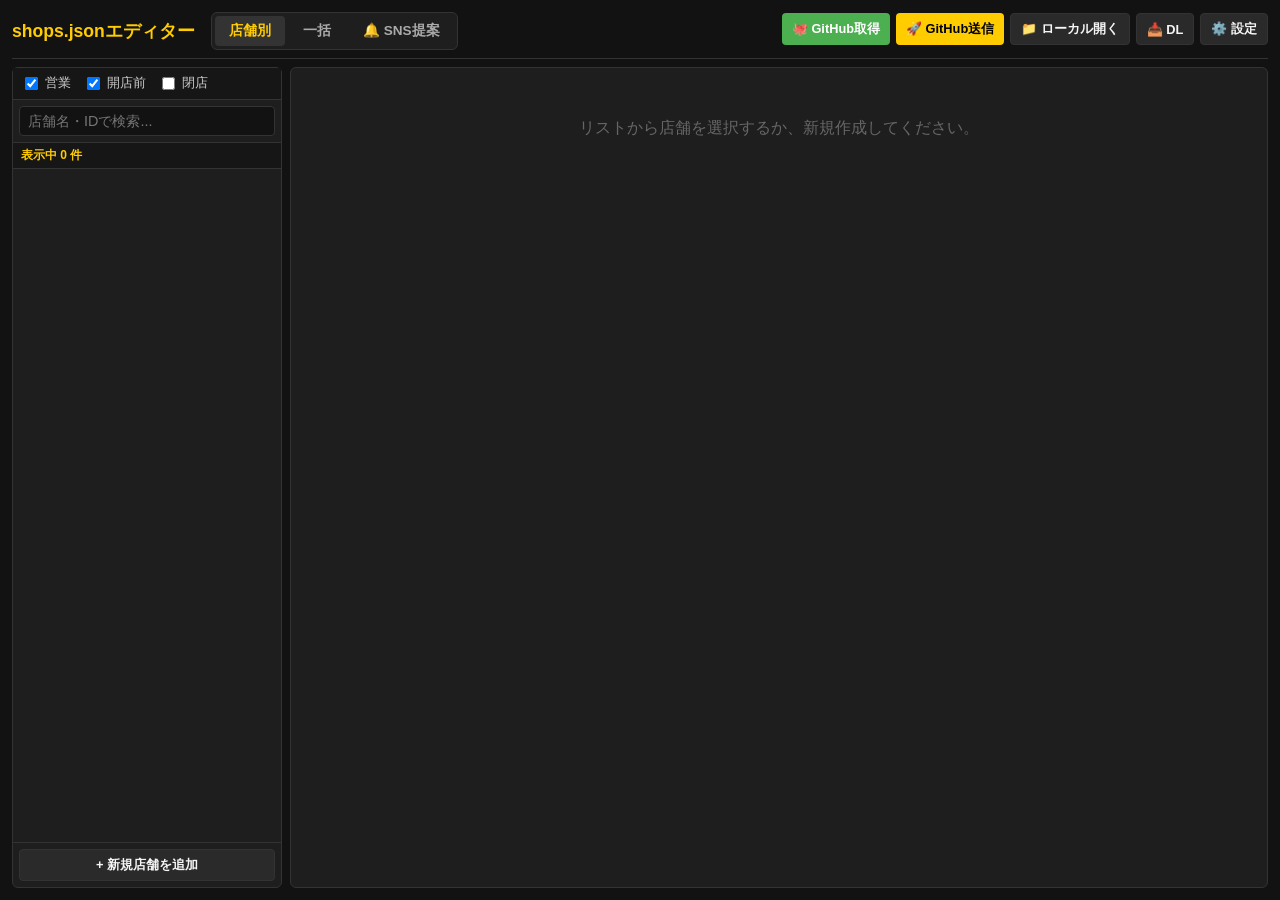
==== commit 4fab7c62: "fix(editor): improve SNS pending updates logic, timezone and UI consistency with index.html" ====
--- a/editor.html
+++ b/editor.html
@@ -324,150 +324,98 @@
     </div>
 </div>
 
-<!-- 承認待ちビュー (view-pending) -->
-<div class="main-container" id="view-pending" style="display: none; padding: 16px; max-width: 900px; margin: 0 auto; overflow-y: auto; height: calc(100vh - 65px);">
-    <div style="display: flex; justify-content: space-between; align-items: center; margin-bottom: 16px; flex-wrap: wrap; gap: 8px;">
-        <div>
-            <h2 style="font-size: 1.2rem; margin: 0; display: flex; align-items: center; gap: 8px;">
-                <span>🔔 SNS自動検出・反映提案</span>
-                <span id="pending-count-tag" style="background: var(--jiro-yellow); color: #000; font-size: 0.75rem; padding: 2px 8px; border-radius: 12px; font-weight: bold;">0件</span>
-            </h2>
-            <div style="font-size: 0.8rem; color: #888; margin-top: 4px;">公式SNSから自動収集・AI解析された営業情報です。カード上で直接編集し、「✏️ 反映（流し込み）」を押すと店舗の臨時設定フォームに流し込まれます。</div>
-        </div>
-        <div style="display: flex; gap: 8px; flex-wrap: wrap;">
-            <button class="btn btn-sm" id="btn-pending-refresh" onclick="app.loadPendingUpdates(true)">🔄 再取得</button>
-            <button class="btn btn-sm" id="btn-ai-guidelines" onclick="app.openAiGuidelinesModal()" style="background: #2a2a2a; border-color: #555; color: #80d8ff;">🧠 AI判定ルール</button>
-            <button class="btn btn-sm" id="btn-pending-trigger-crawler" onclick="app.triggerSnsCrawler()" style="background: #2a2a2a; border-color: #555; color: #ffeb3b;">⚡ 今すぐSNS再巡回</button>
-        </div>
-    </div>
-
-    <!-- 巡回進捗ステータスバー -->
-    <div id="pending-crawler-progress" style="display: none; margin-bottom: 16px; padding: 12px 16px; background: #1a1a1a; border: 1px solid var(--jiro-yellow); border-radius: 8px; box-shadow: 0 4px 12px rgba(0,0,0,0.5);">
-        <div style="display: flex; justify-content: space-between; align-items: center; margin-bottom: 8px;">
-            <div style="display: flex; align-items: center; gap: 8px; font-weight: bold; font-size: 0.95rem;">
-                <span id="crawler-progress-icon" style="font-size: 1.1rem;">⚡</span>
-                <span id="crawler-progress-title" style="color: var(--jiro-yellow);">SNS巡回ワークフローを実行中...</span>
-            </div>
-            <div style="font-size: 0.8rem; color: #aaa;">
-                <span>経過時間: </span><span id="crawler-progress-timer" style="color: #fff; font-weight: bold;">0秒</span>
-            </div>
-        </div>
-        <div style="font-size: 0.82rem; color: #ccc; margin-bottom: 8px; line-height: 1.4;" id="crawler-progress-desc">
-            GitHub Actions上で巡回ジョブの起動を待機しています...
-        </div>
-        <div style="background: #2a2a2a; border-radius: 4px; height: 6px; overflow: hidden; position: relative;">
-            <div id="crawler-progress-bar" style="width: 15%; background: var(--jiro-yellow); height: 100%; transition: width 0.4s ease;"></div>
-        </div>
-        <div style="display: flex; justify-content: space-between; align-items: center; margin-top: 8px; font-size: 0.75rem;">
-            <span style="color: #888;">※通常1〜2分で完了し、完了時に自動で画面が更新されます</span>
-            <a href="#" id="crawler-progress-log-link" target="_blank" rel="noopener noreferrer" style="color: #80d8ff; text-decoration: none; display: none;">GitHub Actionsでログを見る ↗</a>
-        </div>
-    </div>
-
-    <!-- 手動貼り付けAI解析パネル（Instagram / X / 貼り紙） -->
-    <details id="manual-ai-panel" style="margin-bottom: 16px; background: #181818; border: 1px solid #333; border-radius: 8px; padding: 10px 14px; box-shadow: 0 2px 8px rgba(0,0,0,0.4);">
-        <summary style="font-weight: bold; color: var(--jiro-yellow); cursor: pointer; display: flex; align-items: center; justify-content: space-between; user-select: none; font-size: 0.95rem;">
+<!-- SNS提案ビュー (view-pending) -->
+<div class="main-container" id="view-pending" style="display: none; padding: 12px 16px; max-width: 900px; margin: 0 auto; overflow-y: auto; height: calc(100vh - 65px);">
+    <div style="margin-bottom: 12px;">
+        <h2 style="font-size: 1.15rem; margin: 0; display: flex; align-items: center; gap: 8px;">
+            <span>SNS自動検出・反映提案</span>
+            <span id="pending-count-tag" style="background: var(--jiro-yellow); color: #000; font-size: 0.75rem; padding: 2px 8px; border-radius: 12px; font-weight: bold;">0件</span>
+        </h2>
+        <div style="font-size: 0.78rem; color: #888; margin-top: 4px;">公式SNSから自動収集・AI解析された営業情報です。内容を確認し、「反映」で臨時設定フォームに流し込むか、「スキップ」してください。</div>
+    </div>
+
+    <!-- SNS提案カード一覧コンテナ -->
+    <div id="pending-list-container" style="display: flex; flex-direction: column; gap: 10px;">
+        <!-- JSで動的生成 -->
+    </div>
+
+    <!-- 既存スケジュール完全一致等のスキップ済み一覧コンテナ -->
+    <details id="skipped-list-details" style="margin-top: 18px; background: #181818; border: 1px solid #333; border-radius: 8px; padding: 8px 12px;">
+        <summary style="font-weight: bold; color: #aaa; cursor: pointer; display: flex; align-items: center; justify-content: space-between; user-select: none; font-size: 0.85rem;">
             <span style="display: flex; align-items: center; gap: 8px;">
-                <span>📝 手動貼り付けAI解析 (Instagram / X / 貼り紙等の投稿を解析)</span>
-                <span style="background: #333; color: #aaa; font-size: 0.7rem; padding: 1px 6px; border-radius: 4px; font-weight: normal;">新潟店等のInstagram対応</span>
+                <span>既存スケジュール一致・日常投稿（反映不要）</span>
+                <span id="skipped-count-tag" style="background: #333; color: #bbb; font-size: 0.72rem; padding: 1px 6px; border-radius: 10px;">0件</span>
             </span>
-            <span style="font-size: 0.8rem; color: #888;">開く / 閉じる ▼</span>
+            <span style="font-size: 0.75rem; color: #666;">開く / 閉じる ▼</span>
         </summary>
-
-        <div style="margin-top: 12px; display: flex; flex-direction: column; gap: 12px; border-top: 1px solid #2a2a2a; padding-top: 12px;">
-            <div style="display: grid; grid-template-columns: repeat(auto-fit, minmax(200px, 1fr)); gap: 10px;">
+        <div id="skipped-list-container" style="margin-top: 10px; display: flex; flex-direction: column; gap: 8px;">
+            <!-- JSで動的生成 -->
+        </div>
+    </details>
+
+    <!-- 処理済み履歴コンテナ（反映済み・スキップ済み） -->
+    <details id="history-list-details" style="margin-top: 12px; background: #141414; border: 1px solid #2a2a2a; border-radius: 8px; padding: 8px 12px;">
+        <summary style="font-weight: bold; color: #888; cursor: pointer; display: flex; align-items: center; justify-content: space-between; user-select: none; font-size: 0.85rem;">
+            <span style="display: flex; align-items: center; gap: 8px;">
+                <span>処理済み履歴（反映済み / スキップ済み）</span>
+                <span id="history-count-tag" style="background: #2a2a2a; color: #aaa; font-size: 0.72rem; padding: 1px 6px; border-radius: 10px;">0件</span>
+            </span>
+            <span style="font-size: 0.75rem; color: #555;">開く / 閉じる ▼</span>
+        </summary>
+        <div id="history-list-container" style="margin-top: 10px; display: flex; flex-direction: column; gap: 8px;">
+            <!-- JSで動的生成 -->
+        </div>
+    </details>
+
+    <!-- 手動貼り付けAI解析パネル（最下部へ配置） -->
+    <details id="manual-ai-panel" style="margin-top: 20px; margin-bottom: 24px; background: #161616; border: 1px solid #2e2e2e; border-radius: 8px; padding: 8px 12px;">
+        <summary style="font-weight: bold; color: #aaa; cursor: pointer; display: flex; align-items: center; justify-content: space-between; user-select: none; font-size: 0.85rem;">
+            <span style="display: flex; align-items: center; gap: 8px;">
+                <span>手動貼り付けAI解析 (Instagram / X / 貼り紙等の投稿を解析)</span>
+                <span style="background: #2a2a2a; color: #888; font-size: 0.68rem; padding: 1px 6px; border-radius: 4px;">補助機能</span>
+            </span>
+            <span style="font-size: 0.75rem; color: #666;">開く / 閉じる ▼</span>
+        </summary>
+
+        <div style="margin-top: 10px; display: flex; flex-direction: column; gap: 10px; border-top: 1px solid #222; padding-top: 10px;">
+            <div style="display: grid; grid-template-columns: repeat(auto-fit, minmax(180px, 1fr)); gap: 8px;">
                 <div class="form-group" style="margin: 0;">
-                    <label style="font-size: 0.8rem; color: #ccc;">対象店舗 <span style="color: #ff5252;">*</span></label>
-                    <select id="manual-ai-shop" style="width: 100%; padding: 6px 8px; background: #222; border: 1px solid #444; border-radius: 4px; color: #fff;">
+                    <label style="font-size: 0.78rem; color: #ccc;">対象店舗 <span style="color: #ff5252;">*</span></label>
+                    <select id="manual-ai-shop" style="width: 100%; padding: 5px 8px; background: #222; border: 1px solid #444; border-radius: 4px; color: #fff; font-size: 0.8rem;">
                         <option value="">店舗を選択してください</option>
                     </select>
                 </div>
                 <div class="form-group" style="margin: 0;">
-                    <label style="font-size: 0.8rem; color: #ccc;">投稿元 (SNS / 告知媒体)</label>
-                    <select id="manual-ai-source" style="width: 100%; padding: 6px 8px; background: #222; border: 1px solid #444; border-radius: 4px; color: #fff;">
+                    <label style="font-size: 0.78rem; color: #ccc;">投稿元 (SNS / 告知媒体)</label>
+                    <select id="manual-ai-source" style="width: 100%; padding: 5px 8px; background: #222; border: 1px solid #444; border-radius: 4px; color: #fff; font-size: 0.8rem;">
                         <option value="instagram">Instagram</option>
-                        <option value="x">X (旧Twitter)</option>
+                        <option value="x">X</option>
                         <option value="notice">店頭貼り紙・黒板・その他</option>
                     </select>
                 </div>
                 <div class="form-group" style="margin: 0;">
-                    <label style="font-size: 0.8rem; color: #ccc;">投稿URL (任意)</label>
-                    <input type="text" id="manual-ai-url" placeholder="https://www.instagram.com/p/... 等" style="width: 100%; padding: 6px 8px; background: #222; border: 1px solid #444; border-radius: 4px; color: #fff;">
+                    <label style="font-size: 0.78rem; color: #ccc;">投稿URL (任意)</label>
+                    <input type="text" id="manual-ai-url" placeholder="https://www.instagram.com/p/... 等" style="width: 100%; padding: 5px 8px; background: #222; border: 1px solid #444; border-radius: 4px; color: #fff; font-size: 0.8rem;">
                 </div>
             </div>
 
             <div class="form-group" style="margin: 0;">
-                <label style="font-size: 0.8rem; color: #ccc; display: flex; justify-content: space-between;">
-                    <span>投稿テキスト / キャプション本文</span>
-                    <span style="font-size: 0.75rem; color: #888;">InstagramのキャプションやXの投稿文を貼り付け</span>
-                </label>
-                <textarea id="manual-ai-text" rows="3" placeholder="例: 「本日21日(月) 祝日ですが昼のみ臨時営業いたします！11:00〜15:00 夜はお休みです」「台風接近のため本日臨時休業いたします」など" style="width: 100%; padding: 8px; background: #222; border: 1px solid #444; border-radius: 4px; color: #fff; font-size: 0.85rem; line-height: 1.4;"></textarea>
+                <label style="font-size: 0.78rem; color: #ccc;">投稿本文 / 告知テキスト <span style="color: #ff5252;">*</span></label>
+                <textarea id="manual-ai-text" rows="3" placeholder="SNSの投稿本文をここに貼り付けてください..." style="width: 100%; padding: 6px 8px; background: #222; border: 1px solid #444; border-radius: 4px; color: #fff; font-size: 0.82rem; line-height: 1.4;"></textarea>
             </div>
 
             <div class="form-group" style="margin: 0;">
-                <label style="font-size: 0.8rem; color: #ccc; display: flex; justify-content: space-between;">
-                    <span>添付画像（カレンダー、ホワイトボード、貼り紙のスクショ等）</span>
-                    <span style="font-size: 0.75rem; color: #80d8ff;">※テキスト欄で Ctrl+V 貼り付けも可能です</span>
-                </label>
-                <div style="display: flex; gap: 8px; align-items: center; flex-wrap: wrap;">
-                    <input type="file" id="manual-ai-file" accept="image/*" multiple style="display: none;" onchange="app.handleManualAiFiles(this.files)">
-                    <button type="button" class="btn btn-sm" onclick="document.getElementById('manual-ai-file').click()" style="background: #2a2a2a; border-color: #555; color: #ddd;">📁 画像ファイルを選択</button>
-                    <span style="font-size: 0.75rem; color: #888;">または画像をここにドラッグ＆ドロップ</span>
-                </div>
-                <!-- 添付画像プレビュー一覧 -->
-                <div id="manual-ai-previews" style="display: flex; gap: 8px; margin-top: 8px; flex-wrap: wrap;"></div>
-            </div>
-
-            <!-- Gemini API設定欄 (初回未入力時向け) -->
-            <div id="manual-ai-key-container" style="background: #202020; border: 1px dashed #444; border-radius: 6px; padding: 8px 12px; display: flex; align-items: center; justify-content: space-between; gap: 8px; flex-wrap: wrap;">
-                <div style="font-size: 0.8rem; color: #bbb;">
-                    <span>🔑 Gemini API Key: </span>
-                    <input type="password" id="manual-gemini-key" placeholder="AIzaSy..." style="background: #111; border: 1px solid #555; color: #fff; padding: 4px 8px; border-radius: 4px; font-size: 0.8rem; width: 220px;">
-                    <button type="button" class="btn btn-sm" onclick="app.saveGeminiApiKey()" style="padding: 3px 8px; font-size: 0.75rem; margin-left: 4px;">保存</button>
-                </div>
-                <div style="font-size: 0.75rem; color: #888;">※ブラウザ内に安全に保存され、手動貼り付けAI解析にのみ使用されます</div>
+                <label style="font-size: 0.78rem; color: #ccc;">添付画像 (任意 / カレンダー画像・告知画像等)</label>
+                <input type="file" id="manual-ai-image" accept="image/*" style="font-size: 0.78rem; color: #aaa;">
             </div>
 
             <div style="display: flex; justify-content: flex-end; gap: 8px; align-items: center; margin-top: 4px;">
-                <span id="manual-ai-status" style="font-size: 0.85rem; color: #80d8ff; display: none;"></span>
+                <span id="manual-ai-status" style="font-size: 0.82rem; color: #80d8ff; display: none;"></span>
                 <button type="button" class="btn btn-sm" onclick="app.clearManualAiForm()" style="background: #262626; border-color: #444; color: #aaa;">クリア</button>
-                <button type="button" class="btn btn-sm btn-primary" id="btn-manual-ai-submit" onclick="app.runManualAiAnalysis()" style="font-weight: bold; background: var(--jiro-yellow); color: #000; border: none; padding: 6px 16px;">
-                    🤖 AIで営業情報を解析してSNS提案に追加
+                <button type="button" class="btn btn-sm btn-primary" id="btn-manual-ai-submit" onclick="app.runManualAiAnalysis()" style="font-weight: bold; background: var(--jiro-yellow); color: #000; border: none; padding: 5px 14px;">
+                    AIで営業情報を解析してSNS提案に追加
                 </button>
             </div>
-        </div>
-    </details>
-
-    <!-- SNS提案カード一覧コンテナ -->
-    <div id="pending-list-container" style="display: flex; flex-direction: column; gap: 12px;">
-        <!-- JSで動的生成 -->
-    </div>
-
-    <!-- 既存スケジュール完全一致等のスキップ済み一覧コンテナ -->
-    <details id="skipped-list-details" style="margin-top: 24px; background: #181818; border: 1px solid #333; border-radius: 8px; padding: 10px 14px;">
-        <summary style="font-weight: bold; color: #aaa; cursor: pointer; display: flex; align-items: center; justify-content: space-between; user-select: none; font-size: 0.9rem;">
-            <span style="display: flex; align-items: center; gap: 8px;">
-                <span>📋 既存スケジュール一致・日常投稿（スキップ推奨）</span>
-                <span id="skipped-count-tag" style="background: #333; color: #bbb; font-size: 0.75rem; padding: 1px 6px; border-radius: 10px;">0件</span>
-            </span>
-            <span style="font-size: 0.8rem; color: #666;">開く / 閉じる ▼</span>
-        </summary>
-        <div id="skipped-list-container" style="margin-top: 12px; display: flex; flex-direction: column; gap: 10px;">
-            <!-- JSで動的生成 -->
-        </div>
-    </details>
-
-    <!-- 処理済み履歴コンテナ（反映済み・スキップ済み） -->
-    <details id="history-list-details" style="margin-top: 16px; background: #141414; border: 1px solid #2a2a2a; border-radius: 8px; padding: 10px 14px;">
-        <summary style="font-weight: bold; color: #888; cursor: pointer; display: flex; align-items: center; justify-content: space-between; user-select: none; font-size: 0.9rem;">
-            <span style="display: flex; align-items: center; gap: 8px;">
-                <span>📜 処理済み履歴（反映済み / スキップ済み）</span>
-                <span id="history-count-tag" style="background: #2a2a2a; color: #aaa; font-size: 0.75rem; padding: 1px 6px; border-radius: 10px;">0件</span>
-            </span>
-            <span style="font-size: 0.8rem; color: #555;">開く / 閉じる ▼</span>
-        </summary>
-        <div id="history-list-container" style="margin-top: 12px; display: flex; flex-direction: column; gap: 10px;">
-            <!-- JSで動的生成 -->
         </div>
     </details>
 </div>
@@ -482,7 +430,7 @@
         <div class="form-group">
             <label>GitHub Personal Access Token (PAT)</label>
             <input type="password" id="gh-token" placeholder="github_pat_xxx または ghp_xxx">
-            <div class="hint">権限: `repo` スコープが必要です。<br>※「今すぐSNS再巡回」を利用する場合は、さらに <strong>`workflow`</strong>（Actions実行）権限も必要です。</div>
+            <div class="hint">権限: `repo` スコープが必要です。一度入力するとブラウザに安全に保持されます。</div>
         </div>
         <div class="form-group">
             <label>リポジトリ所有者名 (Owner / Username)</label>
@@ -546,72 +494,10 @@
     </div>
 </div>
 
-<!-- 店舗情報確認ポップアップモーダル (index.html準拠) -->
-<div class="modal-overlay" id="shop-info-modal" onclick="app.closeShopInfoModal()">
-    <div class="modal-content" style="max-width: 580px; max-height: 85vh; overflow-y: auto; padding: 16px; background: #1e1e1e; border: 1px solid #444; border-radius: 8px;" onclick="event.stopPropagation();">
-        <div class="modal-header" style="display: flex; justify-content: space-between; align-items: center; border-bottom: 1px solid #333; padding-bottom: 8px;">
-            <h2 id="shop-info-modal-title" style="margin: 0; font-size: 1.15rem; color: var(--jiro-yellow); display: flex; align-items: center; gap: 8px;">🍜 店舗情報</h2>
-            <button class="btn btn-sm" onclick="app.closeShopInfoModal()">✕</button>
-        </div>
-        <div id="shop-info-modal-body" style="margin-top: 12px; font-size: 0.88rem; line-height: 1.6;">
-        </div>
-        <div style="display: flex; justify-content: flex-end; margin-top: 16px; border-top: 1px solid #333; padding-top: 10px;">
-            <button class="btn btn-sm" onclick="app.closeShopInfoModal()">閉じる</button>
-        </div>
-    </div>
-</div>
-
-<!-- AI判定ルール・学習ナレッジ管理モーダル -->
-<div class="modal-overlay" id="ai-rules-modal">
-    <div class="modal-content" style="max-width: 680px; max-height: 85vh; display: flex; flex-direction: column;">
-        <div class="modal-header">
-            <h2>🧠 AI判定ルール・学習ナレッジ管理</h2>
-            <button class="btn btn-sm" onclick="app.closeAiGuidelinesModal()">✕</button>
-        </div>
-        <div style="font-size: 0.82rem; color: #aaa; margin-bottom: 12px; line-height: 1.4;">
-            GeminiがSNS投稿を解析する際の判定指示やルールです。誤判定があった場合、管理者がここに指摘やルールを追加・編集することで、AIの判定精度を継続的に向上させることができます。
-        </div>
-
-        <div style="flex: 1; overflow-y: auto; display: flex; flex-direction: column; gap: 12px; padding-right: 4px;">
-            <!-- 事前フィルタ キーワード管理 -->
-            <div class="form-group" style="margin: 0; background: #1f1f1f; border: 1px solid #3a3a3a; border-radius: 6px; padding: 10px 12px;">
-                <label style="font-size: 0.85rem; font-weight: bold; color: #80d8ff; display: flex; justify-content: space-between;">
-                    <span>🔍 事前フィルタ キーワード設定 (scheduleKeywords)</span>
-                    <span style="font-size: 0.75rem; color: #aaa; font-weight: normal;">※カンマ(,)区切りで指定</span>
-                </label>
-                <div style="margin-top: 6px; display: flex; flex-direction: column; gap: 6px;">
-                    <div>
-                        <span style="font-size: 0.75rem; color: #bbb;">営業関連キーワード（日常ポストの除外・判定用）:</span>
-                        <input type="text" id="ai-keywords-input" placeholder="休, 営業, 開店, 閉店, 昼, 夜, 臨休..." style="width: 100%; background: #111; border: 1px solid #555; color: #fff; padding: 5px 8px; border-radius: 4px; font-size: 0.8rem;">
-                    </div>
-                    <div>
-                        <span style="font-size: 0.75rem; color: #bbb;">期間・相対日キーワード:</span>
-                        <input type="text" id="ai-period-keywords-input" placeholder="本日, 明日, 明後日, 今週, 来週, 今月, 来月..." style="width: 100%; background: #111; border: 1px solid #555; color: #fff; padding: 5px 8px; border-radius: 4px; font-size: 0.8rem;">
-                    </div>
-                </div>
-            </div>
-
-            <div class="form-group" style="margin: 0;">
-                <label style="font-size: 0.85rem; font-weight: bold; color: var(--jiro-yellow);">共通判定ルール一覧 (generalRules)</label>
-                <div id="ai-rules-list" style="display: flex; flex-direction: column; gap: 8px; margin-top: 6px;"></div>
-                <button type="button" class="btn btn-sm" onclick="app.addNewAiRule()" style="margin-top: 8px; background: #262626; border-color: #555; color: #ddd;">+ 新しいルールを追加</button>
-            </div>
-
-            <div class="form-group" style="margin: 0; border-top: 1px solid #333; padding-top: 12px;">
-                <label style="font-size: 0.85rem; font-weight: bold; color: var(--accent-color);">JSON直接編集 (高度な設定 / 店舗固有ルール / Few-Shot事例)</label>
-                <textarea id="ai-rules-raw-json" rows="8" style="width: 100%; padding: 8px; background: #181818; border: 1px solid #444; border-radius: 4px; color: #fff; font-family: monospace; font-size: 0.8rem; line-height: 1.4;"></textarea>
-            </div>
-        </div>
-
-        <div style="display: flex; justify-content: space-between; align-items: center; margin-top: 16px; border-top: 1px solid #333; padding-top: 12px;">
-            <span id="ai-rules-save-status" style="font-size: 0.8rem; color: #80d8ff;"></span>
-            <div style="display: flex; gap: 8px;">
-                <button class="btn btn-sm" onclick="app.closeAiGuidelinesModal()">閉じる</button>
-                <button class="btn btn-sm btn-primary" onclick="app.saveAiGuidelines()">💾 ルールを保存</button>
-            </div>
-        </div>
-    </div>
-</div>
+<!-- 店舗情報確認ポップアップモーダル (index.html完全踏襲) -->
+<dialog class="grid-popup-modal" id="shop-info-modal" onclick="if(event.target === this) this.close()">
+    <div class="grid-popup-body" id="shop-info-modal-body"></div>
+</dialog>
 
 </body>
 </html>
--- a/css/editor.css
+++ b/css/editor.css
@@ -553,15 +553,15 @@
     background: #1e1e1e;
     border: 1px solid #333;
     border-radius: 8px;
-    padding: 14px 16px;
-    display: flex;
-    flex-direction: column;
-    gap: 10px;
+    padding: 10px 12px;
+    display: flex;
+    flex-direction: column;
+    gap: 8px;
     transition: border-color 0.2s, box-shadow 0.2s;
 }
 .pending-card:hover {
     border-color: #555;
-    box-shadow: 0 4px 12px rgba(0,0,0,0.3);
+    box-shadow: 0 3px 10px rgba(0,0,0,0.35);
 }
 .pending-card.is-approved {
     border-color: #2e7d32;
@@ -572,18 +572,19 @@
     justify-content: space-between;
     align-items: center;
     flex-wrap: wrap;
-    gap: 8px;
+    gap: 6px;
 }
 .pending-shop-title {
-    font-size: 1.05rem;
+    font-size: 0.98rem;
     font-weight: bold;
     color: #fff;
     display: flex;
     align-items: center;
     gap: 8px;
+    flex-wrap: wrap;
 }
 .pending-meta {
-    font-size: 0.78rem;
+    font-size: 0.75rem;
     color: #888;
     display: flex;
     align-items: center;
@@ -592,9 +593,10 @@
 .pending-source-tag {
     background: #2a2a2a;
     color: #aaa;
-    padding: 2px 6px;
+    padding: 1px 6px;
     border-radius: 4px;
     font-weight: 500;
+    font-size: 0.72rem;
 }
 .pending-source-tag.x {
     background: #000;
@@ -606,26 +608,84 @@
     color: #f48fb1;
     border: 1px solid #880e4f;
 }
+
+/* 判定バッジ（要反映 / 反映不要） */
+.decision-badge {
+    font-size: 0.72rem;
+    font-weight: bold;
+    padding: 2px 7px;
+    border-radius: 4px;
+    display: inline-flex;
+    align-items: center;
+    letter-spacing: 0.02em;
+}
+.decision-badge.badge-action {
+    background: #ffb300;
+    color: #121212;
+}
+.decision-badge.badge-skip {
+    background: #424242;
+    color: #e0e0e0;
+}
+.decision-reason {
+    font-size: 0.75rem;
+    color: #aaa;
+}
+
+/* ボタン強調スタイル */
+.btn-action-highlight {
+    background: var(--jiro-yellow) !important;
+    color: #000 !important;
+    font-weight: bold !important;
+    border: none !important;
+    padding: 5px 14px !important;
+    font-size: 0.82rem !important;
+    box-shadow: 0 0 8px rgba(255, 235, 59, 0.35);
+}
+.btn-action-muted {
+    background: #222 !important;
+    color: #888 !important;
+    border: 1px solid #444 !important;
+    font-size: 0.75rem !important;
+    padding: 4px 8px !important;
+}
+.btn-skip-highlight {
+    background: #2c3e50 !important;
+    color: #ecf0f1 !important;
+    font-weight: bold !important;
+    border: 1px solid #5d6d7e !important;
+    padding: 5px 12px !important;
+    font-size: 0.82rem !important;
+    box-shadow: 0 0 6px rgba(93, 109, 126, 0.4);
+}
+.btn-skip-muted {
+    background: #222 !important;
+    color: #888 !important;
+    border: 1px solid #444 !important;
+    font-size: 0.75rem !important;
+    padding: 4px 8px !important;
+}
+
 .pending-post-box {
     background: #141414;
     border-left: 3px solid #555;
-    padding: 8px 12px;
+    padding: 6px 10px;
     border-radius: 0 4px 4px 0;
-    font-size: 0.85rem;
-    line-height: 1.45;
+    font-size: 0.8rem;
+    line-height: 1.4;
     color: #ccc;
     white-space: pre-wrap;
     word-break: break-word;
 }
 .pending-media-thumbs {
     display: flex;
-    gap: 8px;
+    gap: 6px;
     margin-top: 6px;
     overflow-x: auto;
 }
 .pending-thumb {
-    width: 64px;
-    height: 64px;
+    width: 56px;
+    height: 56px;
     object-fit: cover;
     border-radius: 4px;
     border: 1px solid #444;
@@ -638,18 +698,18 @@
 }
 .pending-ai-box {
     background: #181818;
-    border: 1px solid #383838;
+    border: 1px solid #333;
     border-radius: 6px;
-    padding: 12px;
-    display: flex;
-    flex-direction: column;
-    gap: 8px;
+    padding: 8px 10px;
+    display: flex;
+    flex-direction: column;
+    gap: 6px;
 }
 .pending-shop-btn {
     background: none;
     border: none;
     color: var(--jiro-yellow);
-    font-size: 1.05rem;
+    font-size: 0.98rem;
     font-weight: bold;
     cursor: pointer;
     padding: 0;
@@ -667,28 +727,28 @@
 /* 営業時間 比較パネル */
 .schedule-compare-grid {
     display: grid;
-    grid-template-columns: repeat(auto-fit, minmax(240px, 1fr));
-    gap: 8px;
-    margin: 6px 0;
+    grid-template-columns: repeat(auto-fit, minmax(220px, 1fr));
+    gap: 6px;
+    margin: 4px 0;
 }
 .schedule-compare-card {
     background: #121212;
     border: 1px solid #333;
     border-radius: 6px;
-    padding: 8px 12px;
-    display: flex;
-    flex-direction: column;
-    gap: 4px;
+    padding: 6px 10px;
+    display: flex;
+    flex-direction: column;
+    gap: 3px;
 }
 .schedule-compare-card.current {
-    border-color: #444;
+    border-color: #3e3e3e;
 }
 .schedule-compare-card.proposed {
-    border-color: #555;
-    background: #14171a;
+    border-color: #4a4a4a;
+    background: #13171b;
 }
 .schedule-compare-header {
-    font-size: 0.75rem;
+    font-size: 0.72rem;
     font-weight: bold;
     color: #aaa;
     display: flex;
@@ -696,10 +756,9 @@
     align-items: center;
 }
 .schedule-compare-value {
-    font-size: 0.88rem;
-    font-weight: bold;
+    font-size: 0.8rem;
     color: #f0f0f0;
-    line-height: 1.4;
+    line-height: 1.35;
 }
 .current-temp-highlight {
     color: #ff9f43 !important; /* index.htmlの臨時営業と同色の橙色 */
@@ -711,62 +770,211 @@
     margin-right: 4px;
 }
 
-/* 店舗詳細モーダル用スタイル (index.htmlライク) */
-.shop-modal-table {
+/* ==========================================================================
+   店舗情報ポップアップ用スタイル (index.html 完全踏襲)
+   ========================================================================== */
+.shop-info {
+    display: flex;
+    flex-direction: column;
+    gap: 6px;
+    width: 100%;
+    min-width: 0;
+    color: #ddd;
+}
+.shop-header-row,
+.shop-sub-row {
+    display: flex;
+    align-items: center;
+    justify-content: space-between;
+    gap: 8px;
+    width: 100%;
+    min-width: 0;
+}
+.shop-title-wrapper {
+    display: flex;
+    align-items: center;
+    gap: 8px;
+    min-width: 0;
+    flex: 1;
+    overflow: hidden;
+}
+.shop-name {
+    font-size: 1.05rem;
+    font-weight: bold;
+    color: var(--jiro-yellow);
+    white-space: nowrap;
+    overflow: hidden;
+    text-overflow: ellipsis;
+    flex: 1;
+    min-width: 0;
+}
+.status-badge {
+    font-size: 0.65rem;
+    padding: 2px 6px;
+    border-radius: 3px;
+    font-weight: bold;
+    color: #fff;
+    width: 74px;
+    text-align: center;
+    flex-shrink: 0;
+    margin-left: auto;
+}
+.status-open {
+    background-color: var(--status-open, #2e7d32);
+}
+.status-closing-soon {
+    background-color: var(--status-closing-soon, #f57f17);
+}
+.status-scheduled {
+    background-color: var(--status-scheduled, #0288d1);
+}
+.status-closed {
+    background-color: var(--status-closed, #c62828);
+}
+.status-preopen {
+    background-color: var(--status-preopen, #7b1fa2);
+}
+.next-schedule {
+    font-size: 0.74rem;
+    color: #bbb;
+    white-space: nowrap;
+    overflow: hidden;
+    text-overflow: ellipsis;
+    flex: 1;
+    min-width: 0;
+}
+.next-schedule.is-open {
+    color: var(--status-open, #2e7d32);
+    font-weight: bold;
+}
+.next-schedule.is-closing-soon {
+    color: var(--status-closing-soon, #f57f17);
+    font-weight: bold;
+}
+.next-schedule.is-scheduled {
+    color: var(--status-scheduled, #0288d1);
+    font-weight: bold;
+}
+.temp-schedule-box {
+    margin-top: 6px;
+    font-size: 0.75rem;
+    color: #fff;
+    background: transparent;
+    border: 1px solid #333;
+    padding: 5px 8px;
+    border-radius: 4px;
+    display: flex;
+    flex-direction: column;
+    gap: 2px;
+    line-height: 1.4;
+}
+.temp-schedule-box.today-highlight {
+    background-color: rgba(255, 167, 38, 0.16);
+    border: 1px solid transparent;
+    padding: 5px 8px;
+    border-radius: 4px;
+}
+.temp-schedule-label {
+    font-weight: bold;
+    color: #ffa726;
+}
+.temp-schedule-text {
+    color: #fff;
+    word-break: break-all;
+    white-space: normal;
+}
+.detailed-content {
+    margin-top: 4px;
+    display: flex;
+    flex-direction: column;
+    gap: 6px;
+    flex: 1;
+}
+.detailed-card-footer {
+    display: flex;
+    justify-content: space-between;
+    align-items: center;
+    margin-top: auto;
+    padding-top: 6px;
+    border-top: 1px solid #282828;
+}
+.meta-text-outside {
+    font-size: 0.8rem;
+    color: #ddd;
+    line-height: 1.4;
+    display: flex;
+    flex-direction: column;
+    gap: 3px;
+}
+.hours-box {
+    padding: 0;
+    background: transparent;
+    border: none;
+}
+.hours-title {
+    font-size: 0.75rem;
+    font-weight: bold;
+    color: #aaa;
+    margin-bottom: 4px;
+    display: flex;
+    justify-content: space-between;
+    align-items: baseline;
+    gap: 4px;
+    white-space: nowrap;
+}
+.open-date-text {
+    font-size: 0.72rem;
+    color: #888;
+    font-weight: normal;
+}
+.hours-table {
     width: 100%;
     border-collapse: collapse;
-    font-size: 0.82rem;
-    margin-top: 6px;
-}
-.shop-modal-table th, .shop-modal-table td {
-    padding: 5px 8px;
+    font-size: 0.72rem;
+    color: #ddd;
     border: 1px solid #333;
+}
+.hours-table th,
+.hours-table td {
+    border: 1px solid #333;
+    padding: 3px 6px;
     text-align: left;
-}
-.shop-modal-table th {
-    background: #222;
+    vertical-align: top;
+}
+.hours-table th {
+    background-color: #141414;
     color: var(--jiro-yellow);
-    width: 90px;
-    font-weight: bold;
-}
-.shop-modal-section-title {
-    font-size: 0.88rem;
+    width: 5.2em;
+    white-space: nowrap;
+}
+.hours-table tr.today-highlight,
+.hours-table th.today-highlight,
+.hours-table td.today-highlight {
+    background-color: rgba(255, 167, 38, 0.18) !important;
+}
+.hours-table tr.today-highlight th {
     font-weight: bold;
     color: var(--jiro-yellow);
-    margin-top: 12px;
-    margin-bottom: 4px;
-    border-bottom: 1px solid #333;
-    padding-bottom: 3px;
-    display: flex;
-    align-items: center;
-    gap: 6px;
-}
-.shop-modal-badge {
-    display: inline-block;
-    padding: 2px 8px;
-    border-radius: 4px;
-    font-size: 0.72rem;
-    font-weight: bold;
-}
-.shop-modal-links {
-    display: flex;
-    gap: 8px;
+}
+.links-group {
+    display: flex;
     flex-wrap: wrap;
-    margin-top: 8px;
-}
-.shop-modal-link {
-    background: #2a2a2a;
-    color: #80d8ff;
-    border: 1px solid #444;
-    padding: 4px 10px;
-    border-radius: 4px;
-    font-size: 0.78rem;
+    gap: 8px;
+    font-size: 0.75rem;
+}
+.shop-link {
+    color: var(--link-color, #4fc3f7);
     text-decoration: none;
-    font-weight: bold;
-}
-.shop-modal-link:hover {
-    background: #333;
-    border-color: #80d8ff;
+}
+.shop-link:hover {
+    text-decoration: underline;
+}
+.gmap-link {
+    color: var(--gmap-color, #81c784);
+    text-decoration: none;
+}
+.gmap-link:hover {
+    text-decoration: underline;
 }
 
 .pending-actions {
@@ -856,4 +1064,30 @@
     pointer-events: none;
 }
 
-
+/* ==========================================================================
+   店舗情報確認ポップアップ (index.html 完全踏襲)
+   ========================================================================== */
+dialog.grid-popup-modal {
+    background-color: var(--card-bg, #1e1e1e);
+    border: 1px solid var(--jiro-yellow);
+    border-radius: 8px;
+    max-width: 380px;
+    width: 90%;
+    max-height: 85vh;
+    color: var(--text-color, #f0f0f0);
+    padding: 16px;
+    box-shadow: 0 4px 20px rgba(0, 0, 0, 0.8);
+    z-index: 2500;
+    overflow-y: auto;
+}
+dialog.grid-popup-modal::backdrop {
+    background-color: rgba(0, 0, 0, 0.7);
+}
+.grid-popup-body {
+    margin-top: 0;
+}
+.grid-popup-body .detailed-content {
+    display: flex !important;
+}
+
+
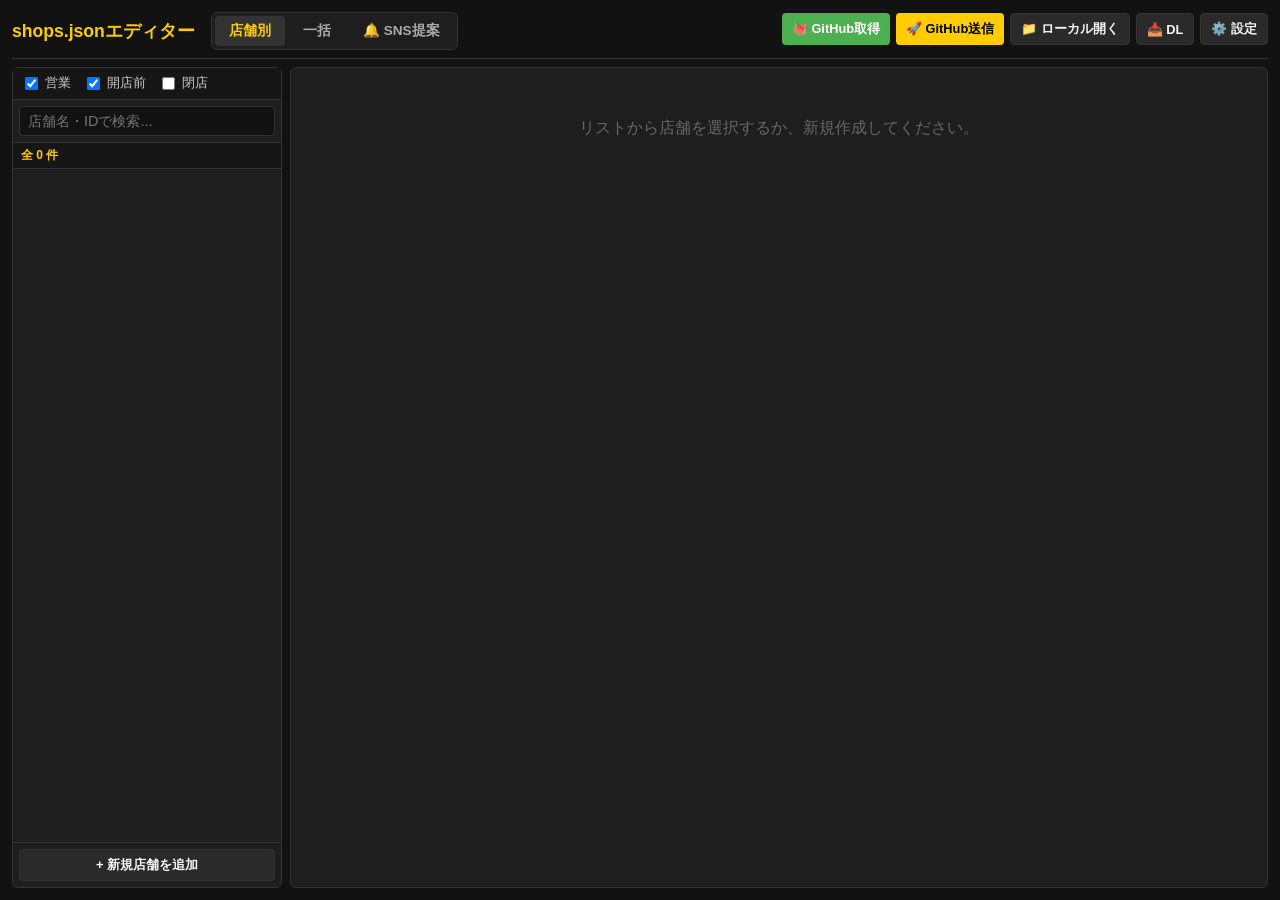
==== commit 9209ad6b: "Fix: 日別・カレンダー表示のセル色同期、オープン前・閉店店舗の休業扱い、開店日空欄「未定」扱い、営業時間「未定」選択対応、全市区町村対応および住所自動分離" ====
--- a/editor.html
+++ b/editor.html
@@ -91,24 +91,30 @@
                 </div>
 
                 <!-- 2. 営業時間シフト設定 (基本設定) -->
-                <div class="section-title">🕒 営業時間シフト設定 (`shiftsByDay`, `holidayShifts`)</div>
+                <div class="section-title" style="display: flex; justify-content: space-between; align-items: center;">
+                    <span>🕒 営業時間シフト設定 (`shiftsByDay`, `holidayShifts`)</span>
+                    <button type="button" class="btn btn-sm" style="font-size: 0.72rem; padding: 2px 6px;" onclick="app.setAllShiftsPending()">全曜日を未定に設定</button>
+                </div>
                 <div class="hint">
-                    ※ 入力形式: `11:00-14:30, 17:00-21:00`（定休日は空欄）。
+                    ※ 入力形式: `11:00-14:30, 17:00-21:00`（定休日は空欄、未定時は「未定」）。
                 </div>
 
                 <div class="shifts-grid">
-                    <div class="shift-item"><label>月曜</label><input type="text" id="shift-0" onblur="app.handleShiftBlur(this)"></div>
-                    <div class="shift-item"><label>火曜</label><input type="text" id="shift-1" onblur="app.handleShiftBlur(this)"></div>
-                    <div class="shift-item"><label>水曜</label><input type="text" id="shift-2" onblur="app.handleShiftBlur(this)"></div>
-                    <div class="shift-item"><label>木曜</label><input type="text" id="shift-3" onblur="app.handleShiftBlur(this)"></div>
-                    <div class="shift-item"><label>金曜</label><input type="text" id="shift-4" onblur="app.handleShiftBlur(this)"></div>
-                    <div class="shift-item"><label>土曜</label><input type="text" id="shift-5" onblur="app.handleShiftBlur(this)"></div>
-                    <div class="shift-item"><label>日曜</label><input type="text" id="shift-6" onblur="app.handleShiftBlur(this)"></div>
+                    <div class="shift-item"><div style="display: flex; justify-content: space-between; align-items: center;"><label>月曜</label><button type="button" class="btn btn-sm" style="padding: 1px 4px; font-size: 0.65rem; height: auto;" onclick="app.setShiftPending('shift-0')">未定</button></div><input type="text" id="shift-0" onblur="app.handleShiftBlur(this)"></div>
+                    <div class="shift-item"><div style="display: flex; justify-content: space-between; align-items: center;"><label>火曜</label><button type="button" class="btn btn-sm" style="padding: 1px 4px; font-size: 0.65rem; height: auto;" onclick="app.setShiftPending('shift-1')">未定</button></div><input type="text" id="shift-1" onblur="app.handleShiftBlur(this)"></div>
+                    <div class="shift-item"><div style="display: flex; justify-content: space-between; align-items: center;"><label>水曜</label><button type="button" class="btn btn-sm" style="padding: 1px 4px; font-size: 0.65rem; height: auto;" onclick="app.setShiftPending('shift-2')">未定</button></div><input type="text" id="shift-2" onblur="app.handleShiftBlur(this)"></div>
+                    <div class="shift-item"><div style="display: flex; justify-content: space-between; align-items: center;"><label>木曜</label><button type="button" class="btn btn-sm" style="padding: 1px 4px; font-size: 0.65rem; height: auto;" onclick="app.setShiftPending('shift-3')">未定</button></div><input type="text" id="shift-3" onblur="app.handleShiftBlur(this)"></div>
+                    <div class="shift-item"><div style="display: flex; justify-content: space-between; align-items: center;"><label>金曜</label><button type="button" class="btn btn-sm" style="padding: 1px 4px; font-size: 0.65rem; height: auto;" onclick="app.setShiftPending('shift-4')">未定</button></div><input type="text" id="shift-4" onblur="app.handleShiftBlur(this)"></div>
+                    <div class="shift-item"><div style="display: flex; justify-content: space-between; align-items: center;"><label>土曜</label><button type="button" class="btn btn-sm" style="padding: 1px 4px; font-size: 0.65rem; height: auto;" onclick="app.setShiftPending('shift-5')">未定</button></div><input type="text" id="shift-5" onblur="app.handleShiftBlur(this)"></div>
+                    <div class="shift-item"><div style="display: flex; justify-content: space-between; align-items: center;"><label>日曜</label><button type="button" class="btn btn-sm" style="padding: 1px 4px; font-size: 0.65rem; height: auto;" onclick="app.setShiftPending('shift-6')">未定</button></div><input type="text" id="shift-6" onblur="app.handleShiftBlur(this)"></div>
                     
                     <div class="holiday-shift-container">
-                        <label class="title">祝日シフト</label>
+                        <div style="display: flex; justify-content: space-between; align-items: center;">
+                            <label class="title">祝日シフト</label>
+                            <button type="button" class="btn btn-sm" style="padding: 1px 4px; font-size: 0.65rem; height: auto;" onclick="app.setShiftPending('shift-hol')">未定</button>
+                        </div>
                         <div class="holiday-input-row">
-                            <input type="text" id="shift-hol" placeholder="例: 11:00-14:30" onblur="app.handleShiftBlur(this)">
+                            <input type="text" id="shift-hol" placeholder="例: 11:00-14:30 または 未定" onblur="app.handleShiftBlur(this)">
                             <label class="checkbox-label">
                                 <input type="checkbox" id="chk-follow-weekday"> 平日に準ずる (`null`)
                             </label>
@@ -179,7 +185,7 @@
                         <div class="form-group col-2">
                             <label>町名・番地等 (`addressText`)</label>
                             <div class="link-input-group">
-                                <input type="text" id="field-addressText" placeholder="三田2-16-4" onblur="app.handleAddressBlur(this)" oninput="app.updateSingleGMapSearchLink()">
+                                <input type="text" id="field-addressText" placeholder="三田2-16-4" onblur="app.handleAddressBlur(this)" oninput="app.handleAddressInput(this); app.updateSingleGMapSearchLink()">
                                 <a href="#" id="single-gmap-search-link" target="_blank" class="btn btn-sm" style="display:none;">🗺️</a>
                             </div>
                         </div>
@@ -334,6 +340,18 @@
         <div style="font-size: 0.78rem; color: #888; margin-top: 4px;">公式SNSから自動収集・AI解析された営業情報です。内容を確認し、「反映」で臨時設定フォームに流し込むか、「スキップ」してください。</div>
     </div>
 
+    <!-- 並べ替えツールバー -->
+    <div style="display: flex; align-items: center; justify-content: flex-end; margin-bottom: 12px; gap: 8px;">
+        <label for="pending-sort-select" style="font-size: 0.78rem; color: #888;">並べ替え:</label>
+        <select id="pending-sort-select" style="background: #222; color: #eee; border: 1px solid #444; border-radius: 4px; padding: 4px 8px; font-size: 0.78rem; cursor: pointer; outline: none;">
+            <option value="postedAt_desc">投稿日時が新しい順</option>
+            <option value="postedAt_asc">投稿日時が古い順</option>
+            <option value="prefecture">都道府県順 (北から順)</option>
+            <option value="status">ステータス順 (要反映優先)</option>
+            <option value="shop">店舗名順 (五十音順)</option>
+        </select>
+    </div>
+
     <!-- SNS提案カード一覧コンテナ -->
     <div id="pending-list-container" style="display: flex; flex-direction: column; gap: 10px;">
         <!-- JSで動的生成 -->
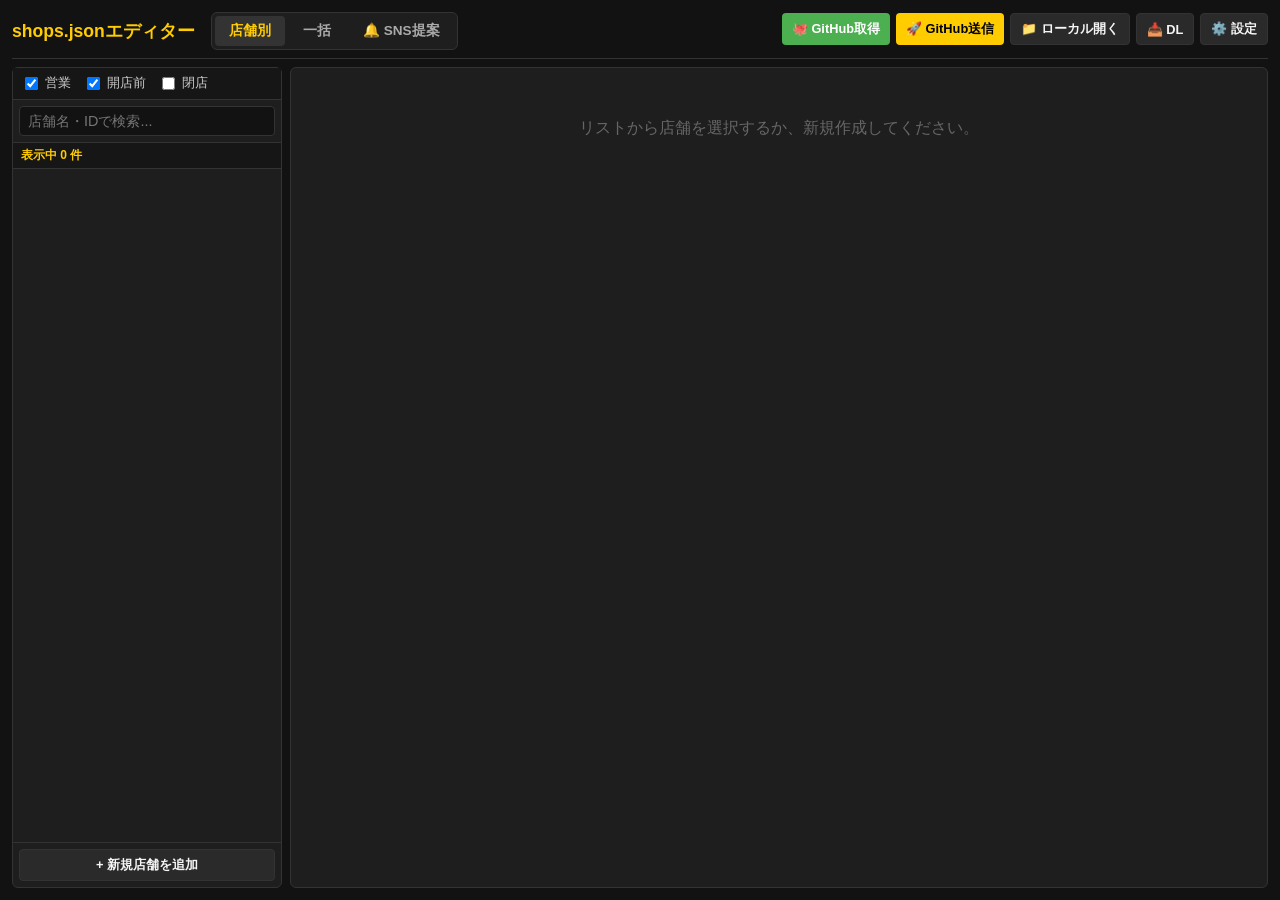
==== commit 1987b877: "Fix: 制覇店舗分母の開店日前除外、SNS提案のワンタッチ反映・一括スキップ、定期巡回時のデータ保護、検索パスワード補完抑止、2日前以前の臨時営業非表示" ====
--- a/editor.html
+++ b/editor.html
@@ -53,7 +53,7 @@
                 <label class="checkbox-label"><input type="checkbox" id="filter-closed" onchange="app.renderList()"> 閉店</label>
             </div>
             <div class="search-box">
-                <input type="text" id="search-input" placeholder="店舗名・IDで検索...">
+                <input type="search" id="search-input" name="jiro_shop_search_query" placeholder="店舗名・IDで検索..." autocomplete="off" autocorrect="off" autocapitalize="off" spellcheck="false" data-form-type="other" data-1p-ignore data-lpignore="true">
             </div>
             <div class="shop-count-header" id="shop-count-header">全 0 件</div>
             <div class="shop-list" id="shop-list"></div>
@@ -447,24 +447,24 @@
         </div>
         <div class="form-group">
             <label>GitHub Personal Access Token (PAT)</label>
-            <input type="password" id="gh-token" placeholder="github_pat_xxx または ghp_xxx">
+            <input type="password" id="gh-token" placeholder="github_pat_xxx または ghp_xxx" autocomplete="new-password">
             <div class="hint">権限: `repo` スコープが必要です。一度入力するとブラウザに安全に保持されます。</div>
         </div>
         <div class="form-group">
             <label>リポジトリ所有者名 (Owner / Username)</label>
-            <input type="text" id="gh-owner" placeholder="例: octocat">
+            <input type="text" id="gh-owner" placeholder="例: octocat" autocomplete="off">
         </div>
         <div class="form-group">
             <label>リポジトリ名 (Repo Name)</label>
-            <input type="text" id="gh-repo" placeholder="例: my-ramen-app">
+            <input type="text" id="gh-repo" placeholder="例: my-ramen-app" autocomplete="off">
         </div>
         <div class="form-group">
             <label>ブランチ名 (Branch)</label>
-            <input type="text" id="gh-branch" placeholder="main">
+            <input type="text" id="gh-branch" placeholder="main" autocomplete="off">
         </div>
         <div class="form-group">
             <label>ファイルパス (File Path)</label>
-            <input type="text" id="gh-path" placeholder="public/shops.json または shops.json">
+            <input type="text" id="gh-path" placeholder="public/shops.json または shops.json" autocomplete="off">
         </div>
         <div class="form-group" style="border-top: 1px solid #333; padding-top: 10px; margin-top: 10px;">
             <label style="color: var(--jiro-yellow); display:flex; justify-content:space-between; align-items:center;">
@@ -472,7 +472,7 @@
                 <span style="font-size:0.75rem; color:#aaa; font-weight:normal;">AI営業判定・画像解析用</span>
             </label>
             <div style="display:flex; gap:6px;">
-                <input type="password" id="gh-gemini-key" placeholder="AIzaSy...">
+                <input type="password" id="gh-gemini-key" placeholder="AIzaSy..." autocomplete="new-password">
                 <button type="button" class="btn btn-sm" id="btn-toggle-gemini-key" onclick="app.toggleGeminiKeyVisibility()" style="padding: 4px 8px; font-size:0.75rem;">表示</button>
             </div>
             <div class="hint">ブラウザローカル（localStorage）に安全に保存され、手動貼り付けAI解析等に利用されます。</div>
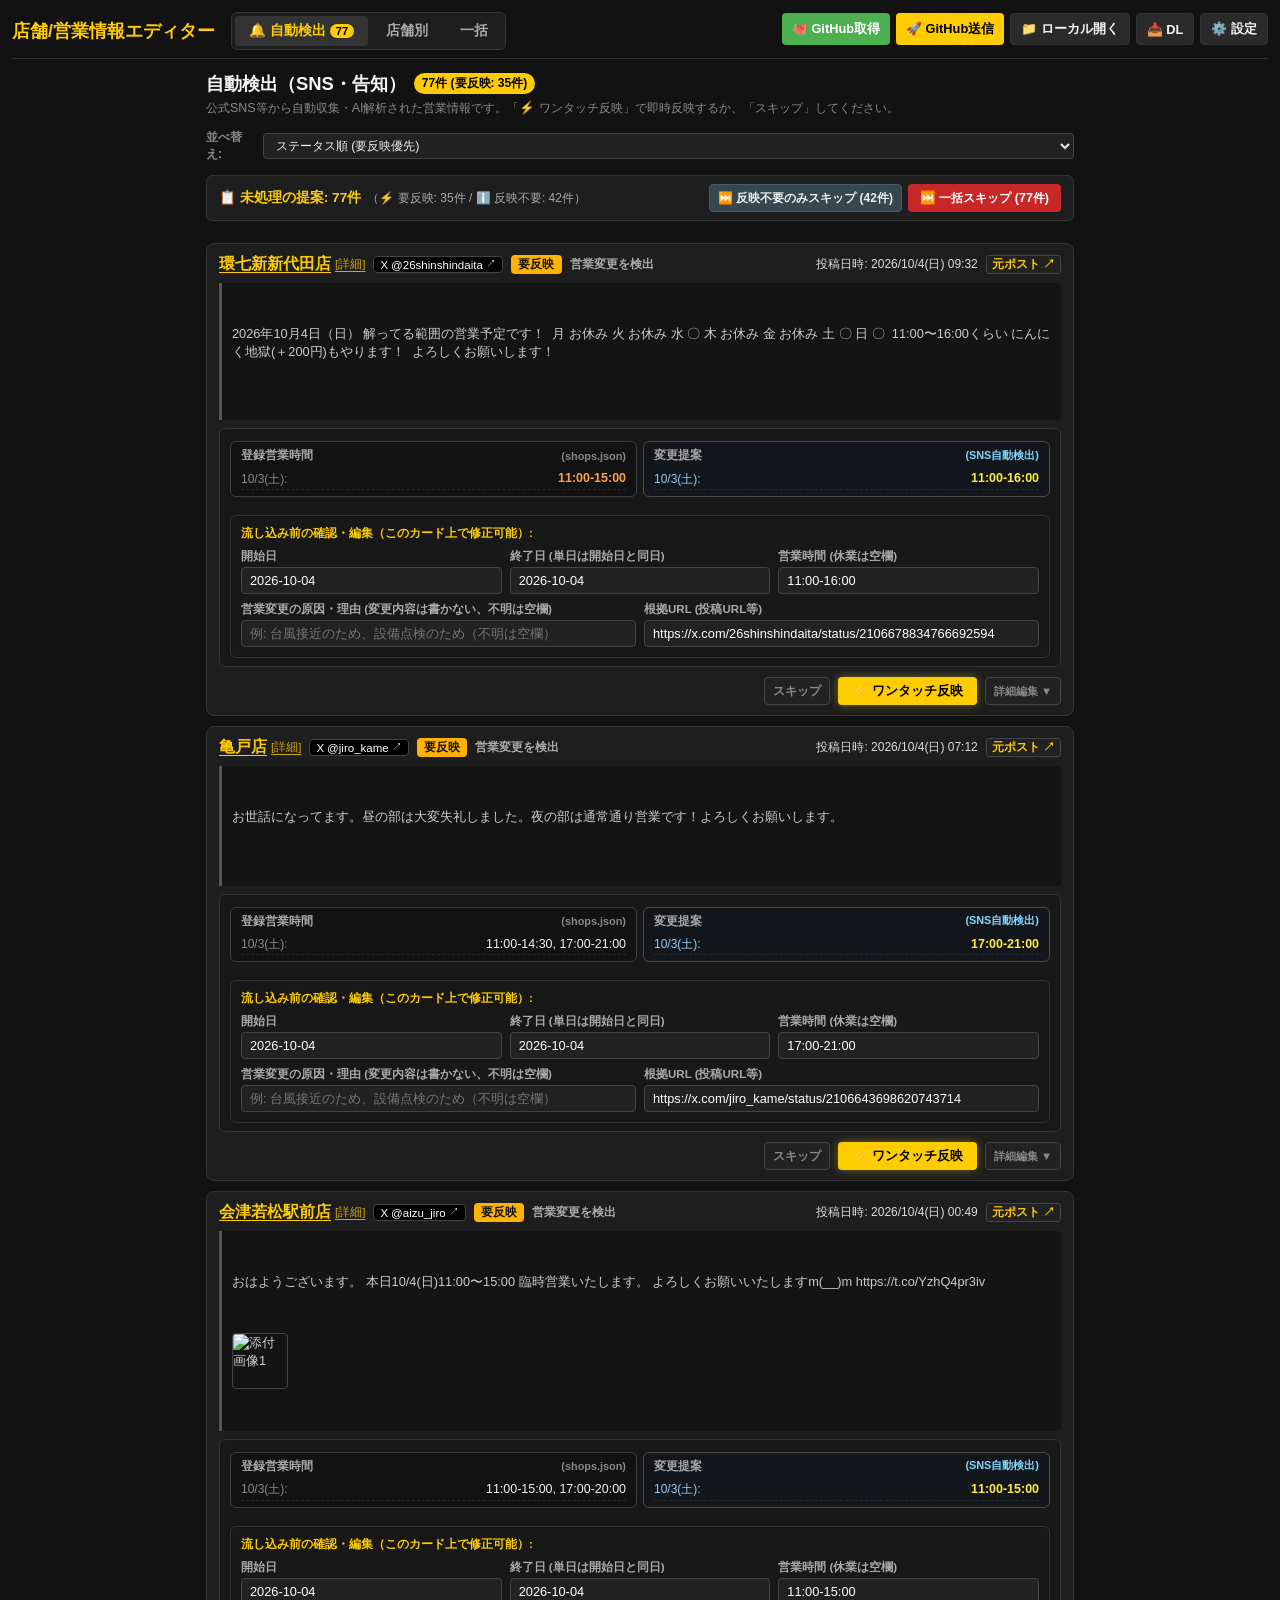
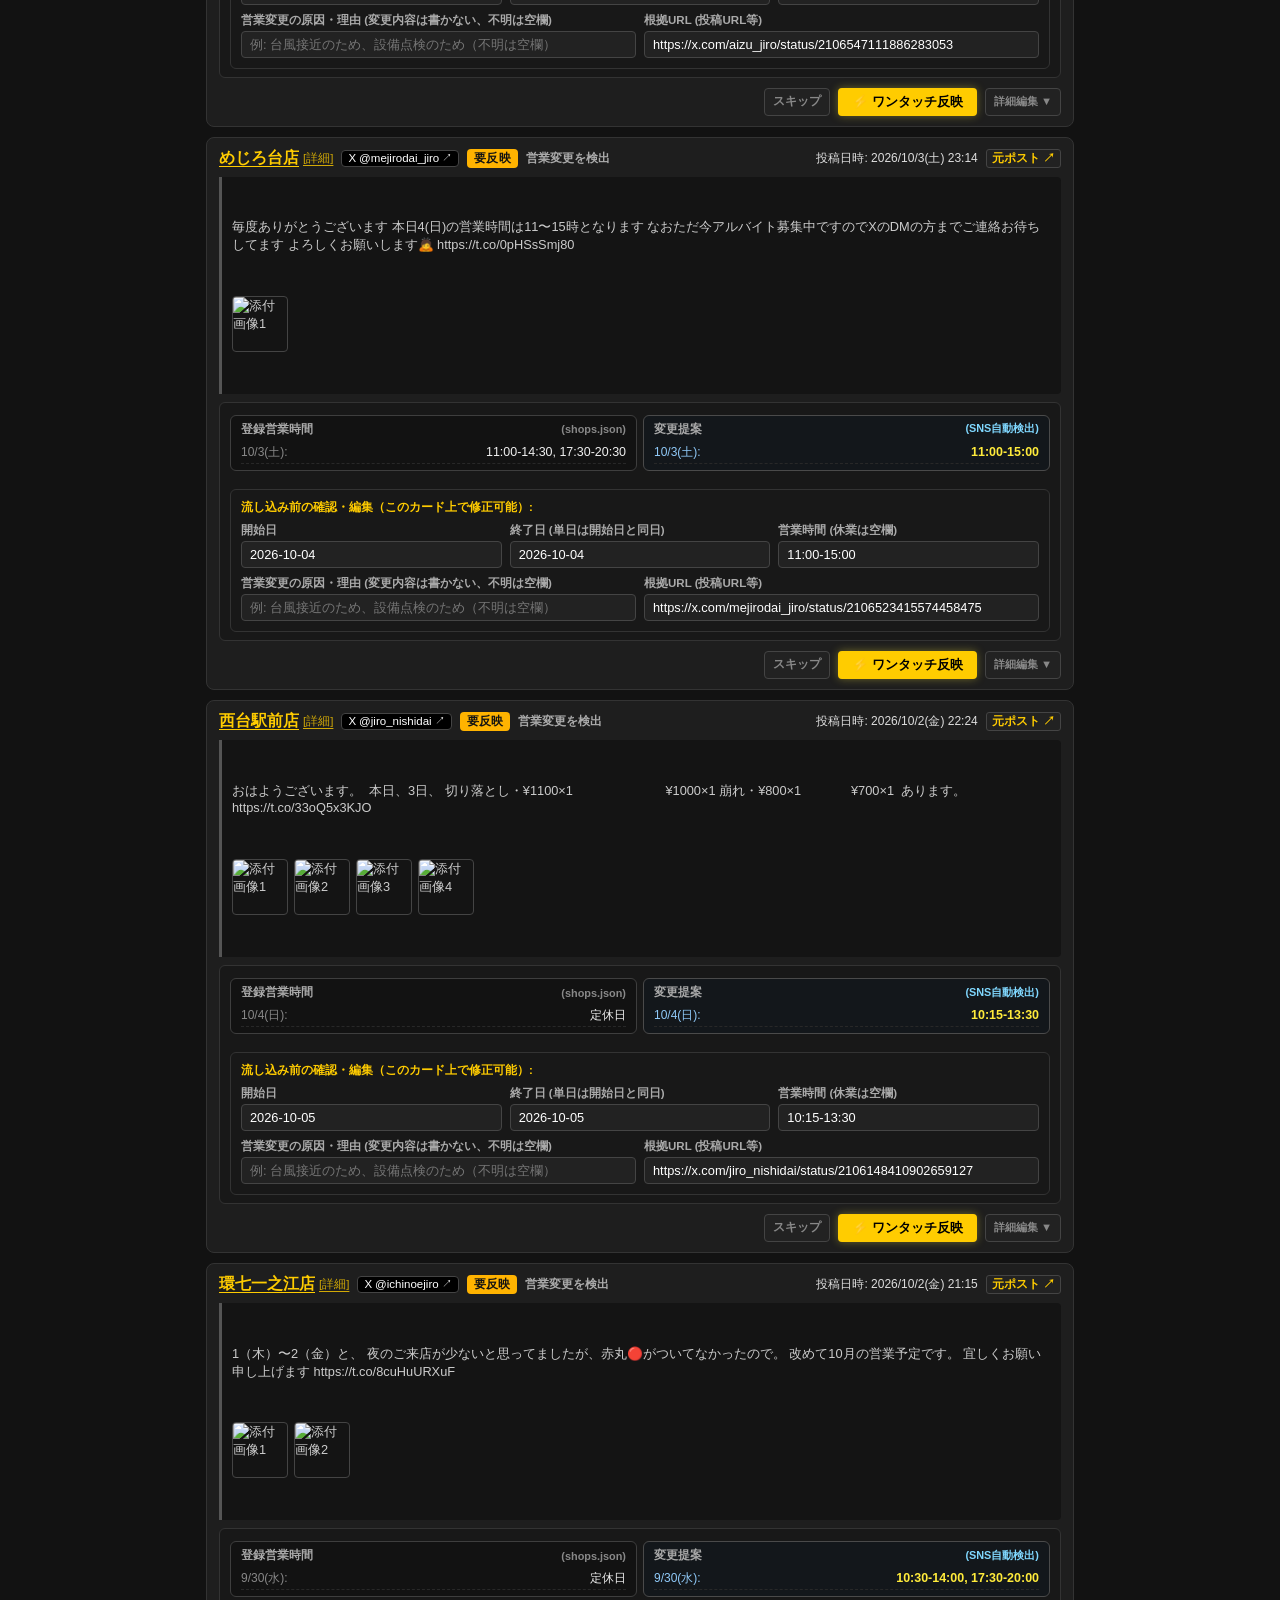
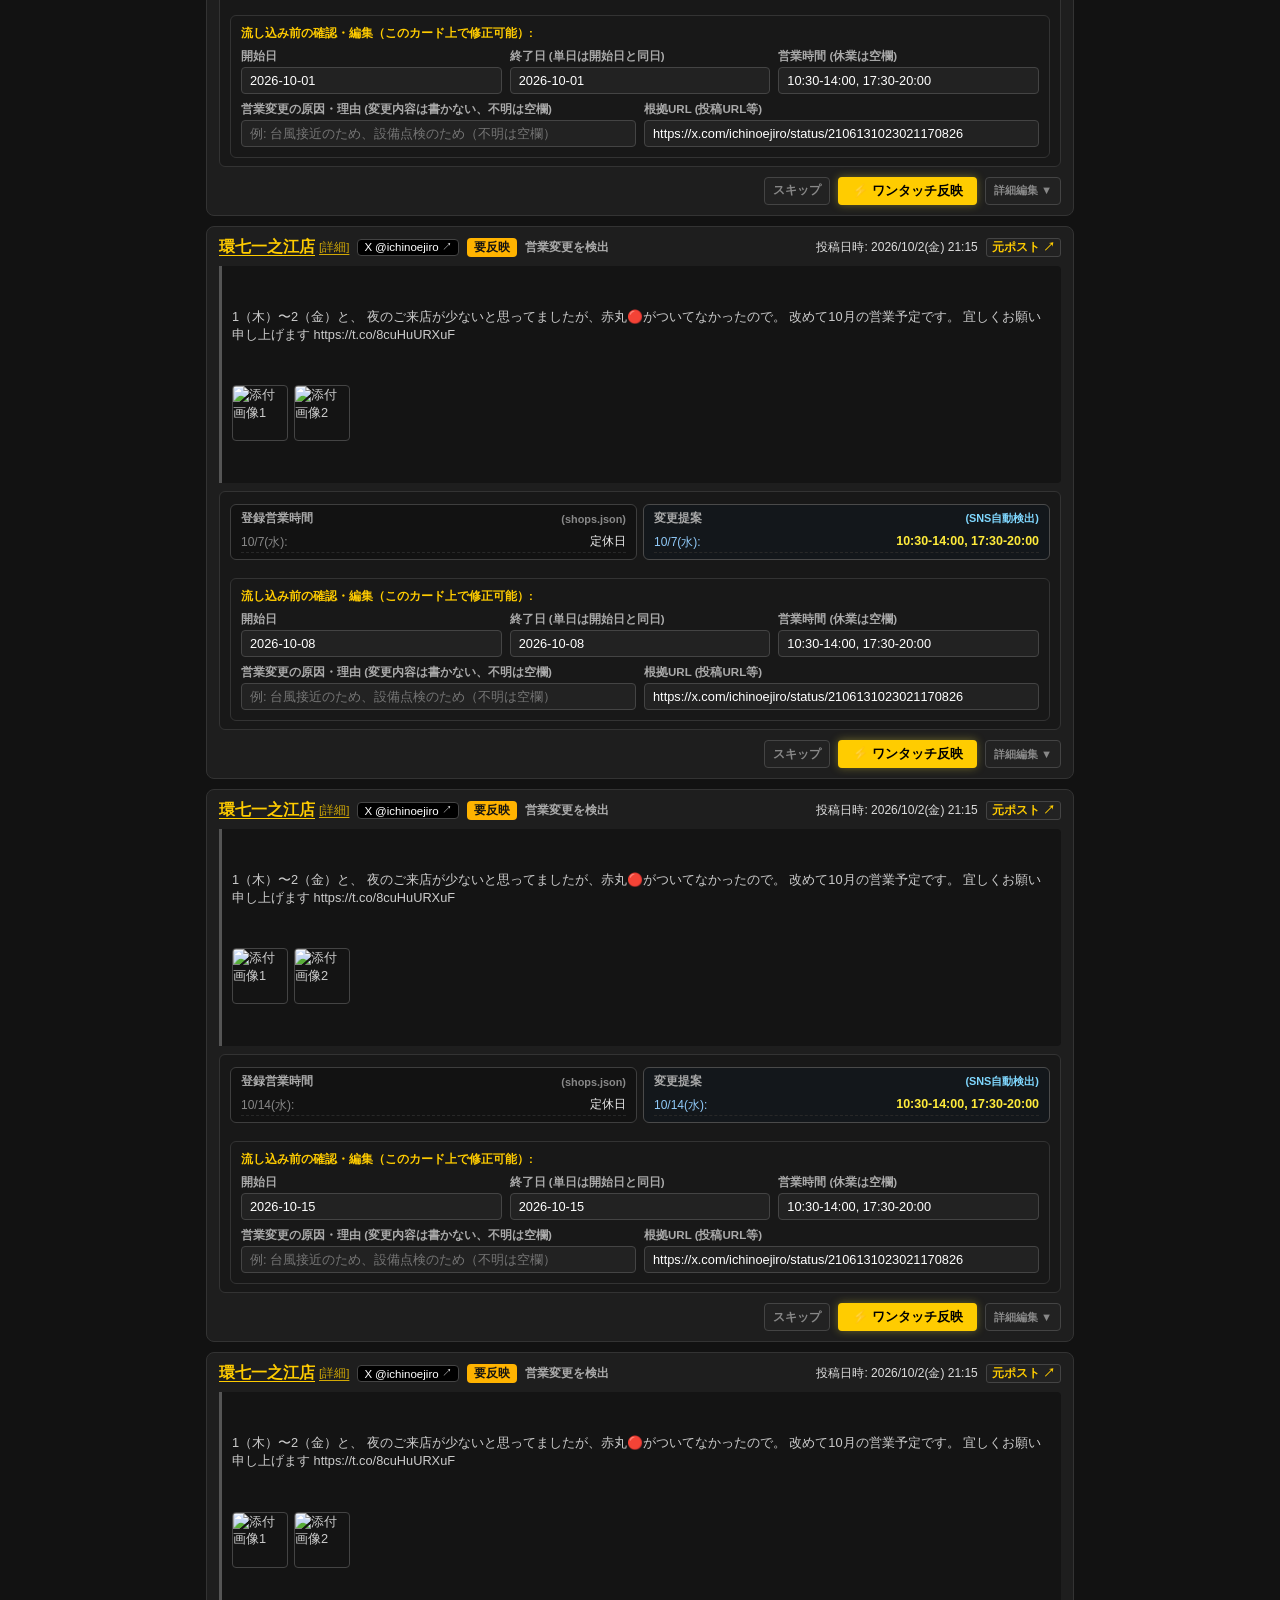
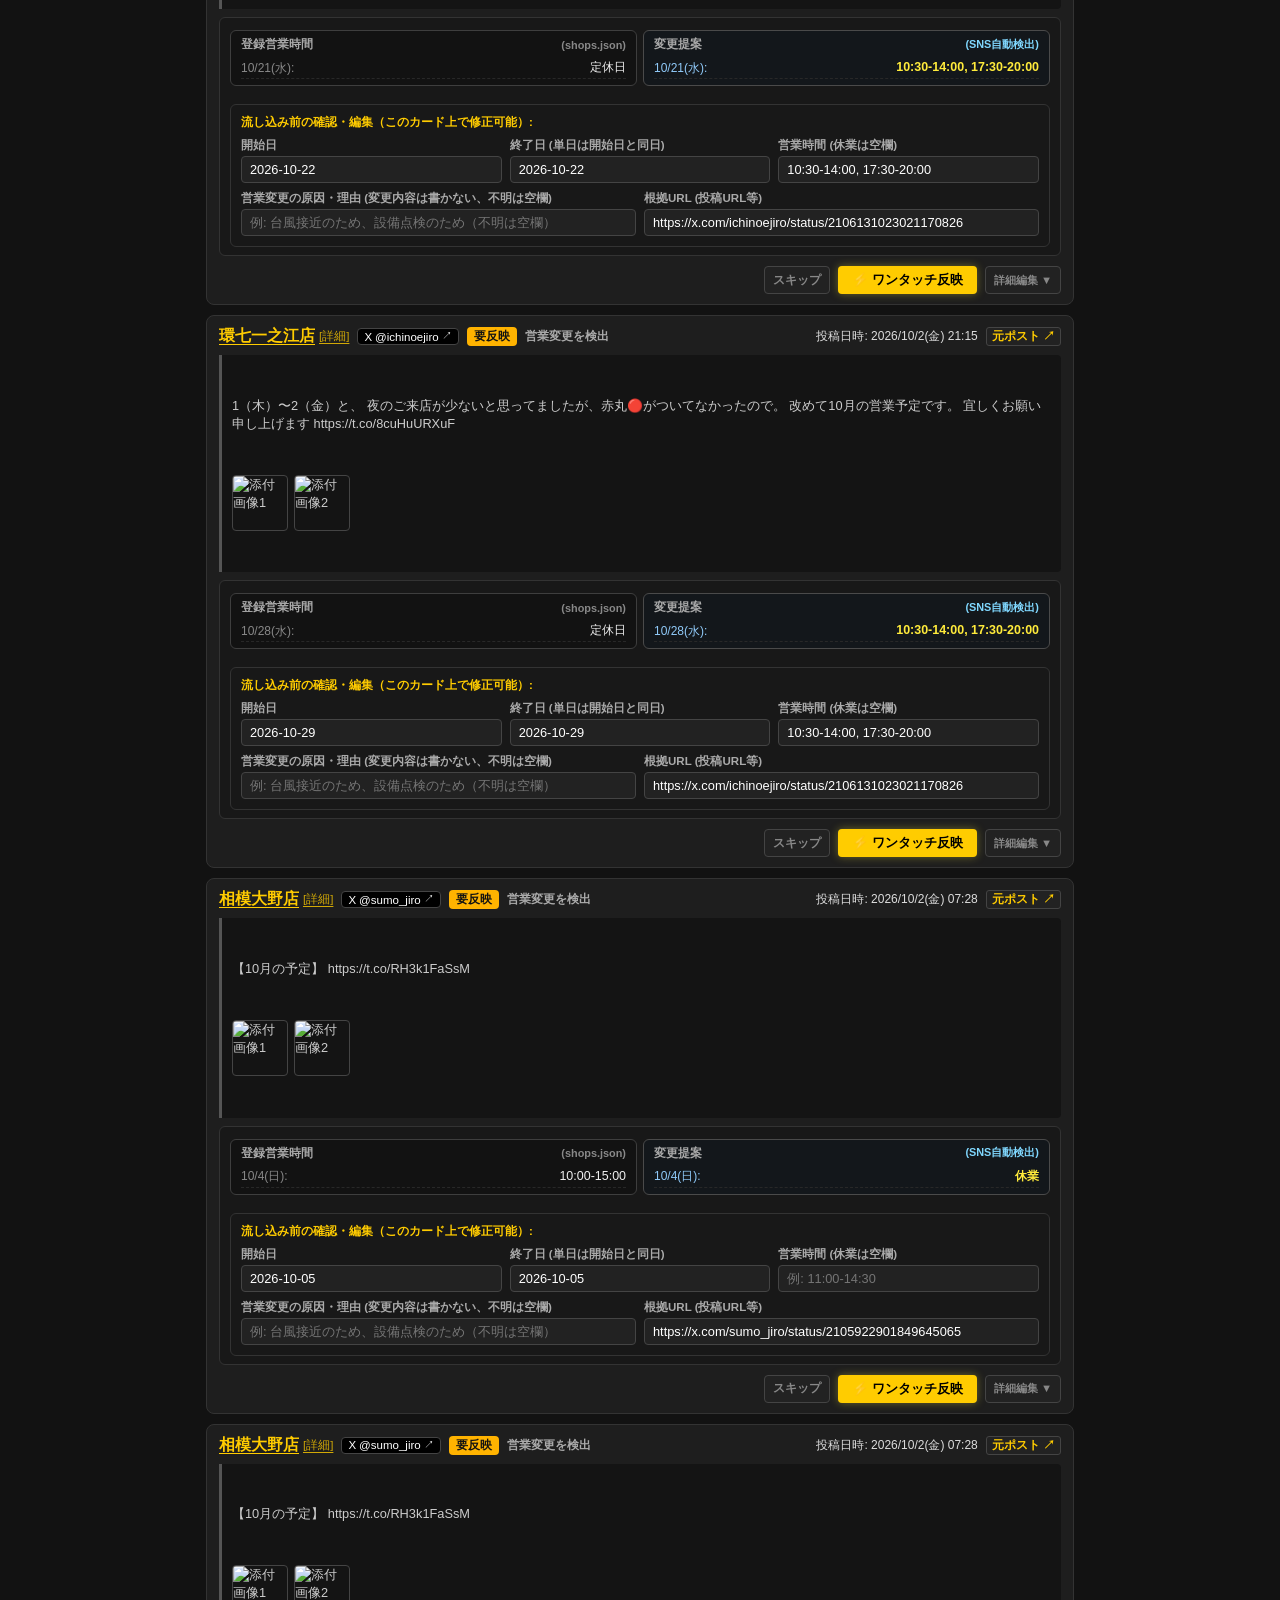
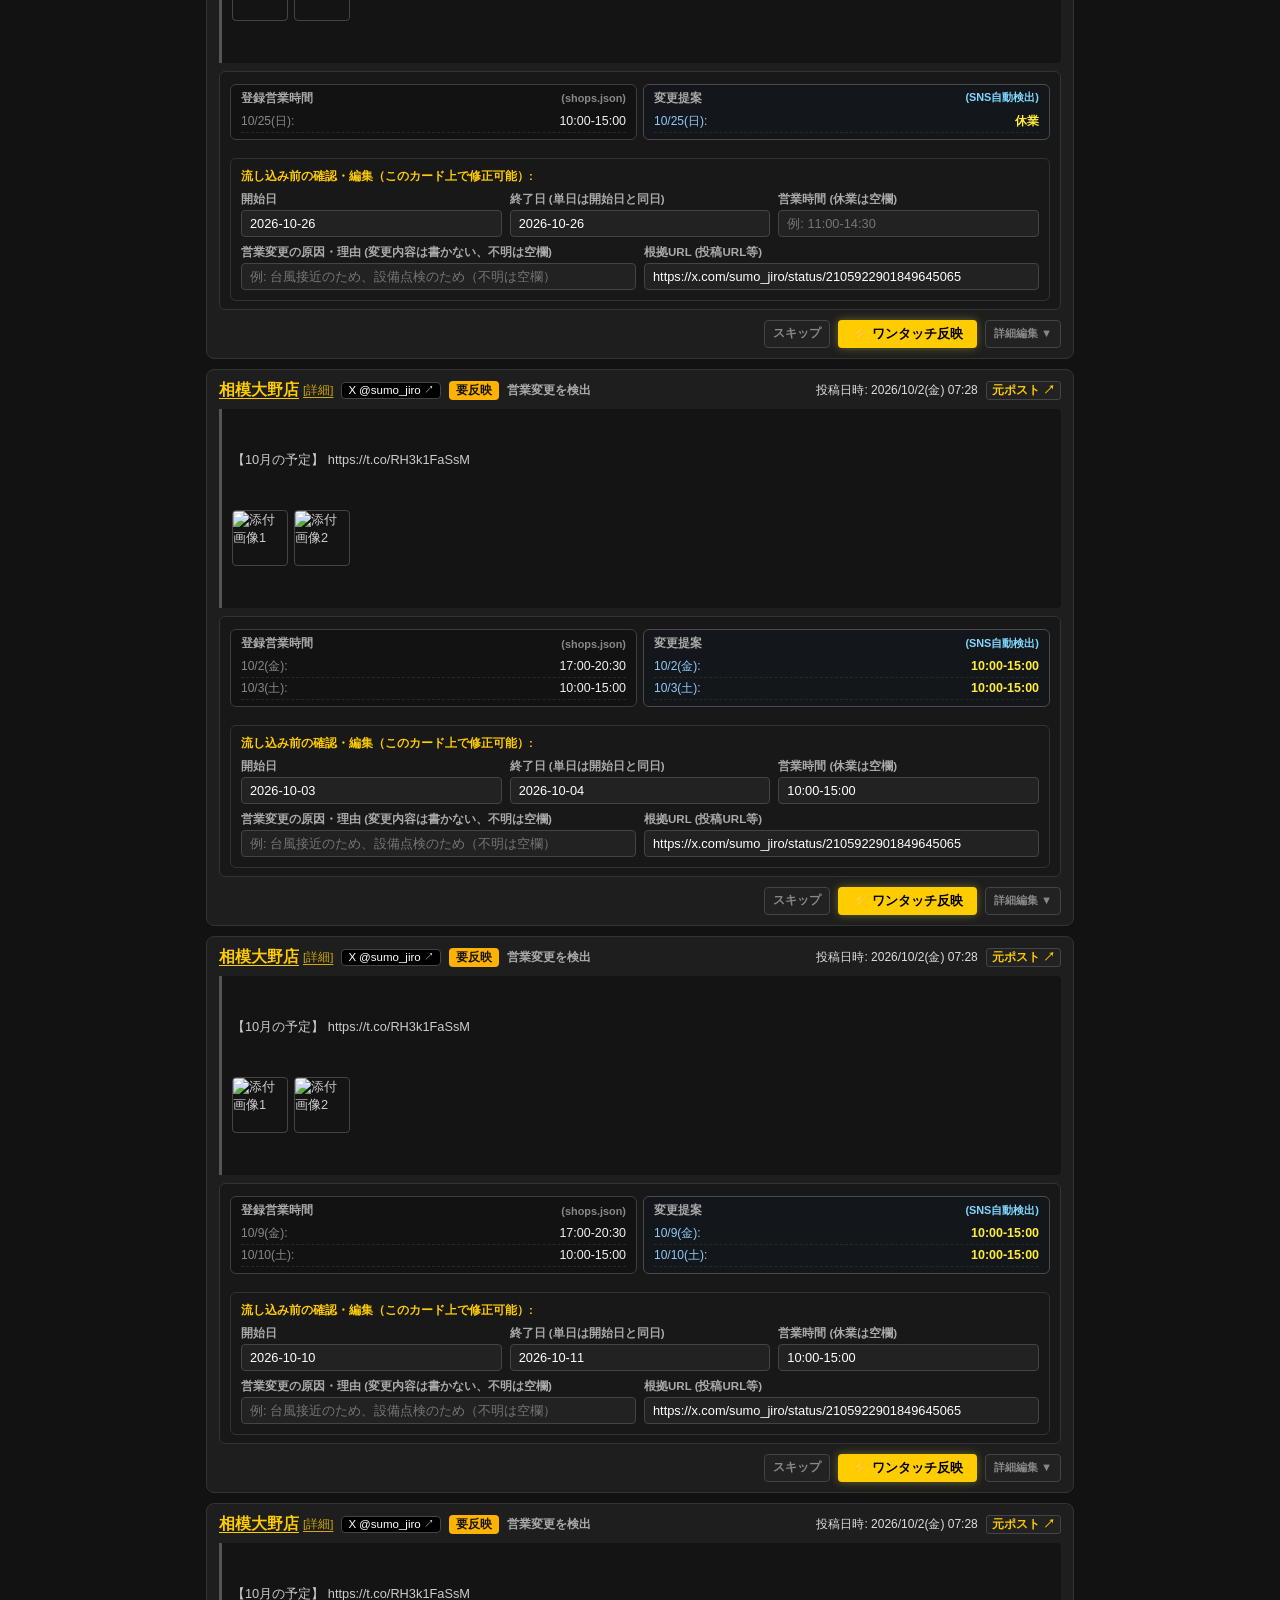
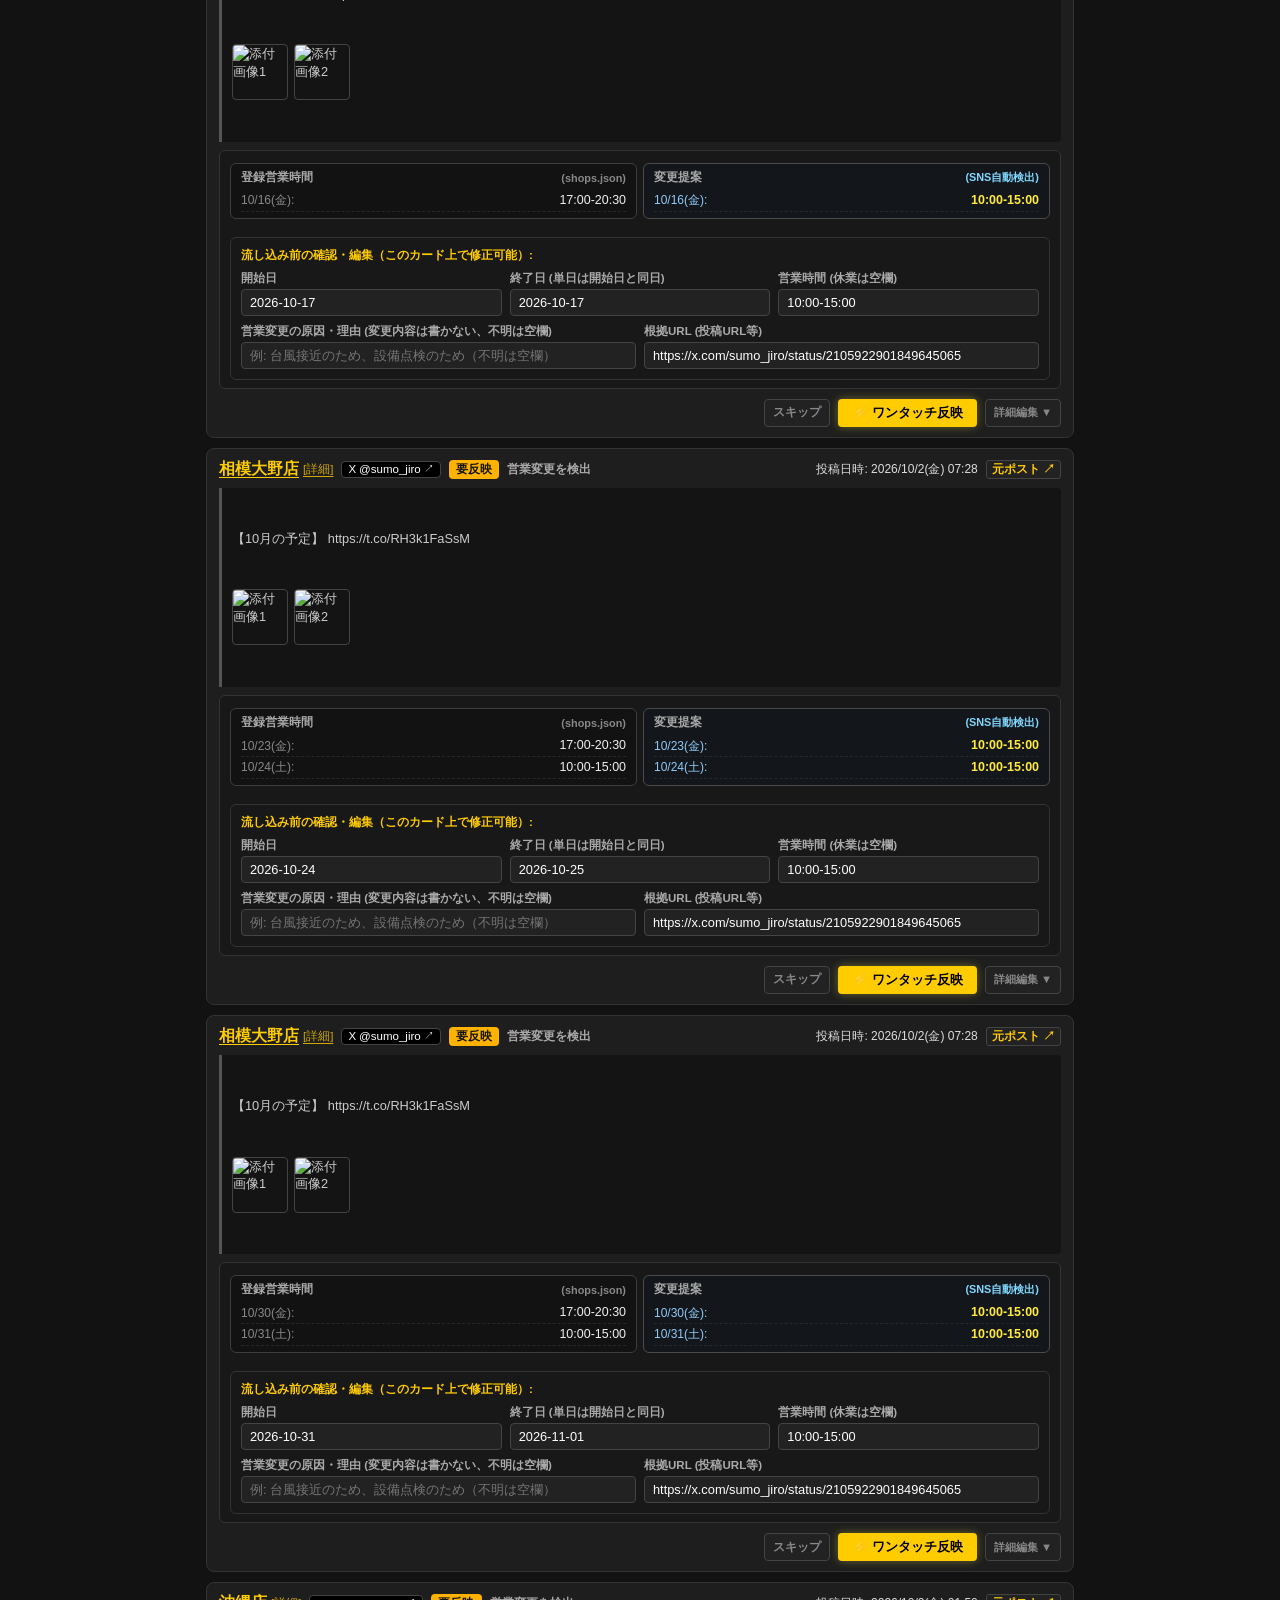
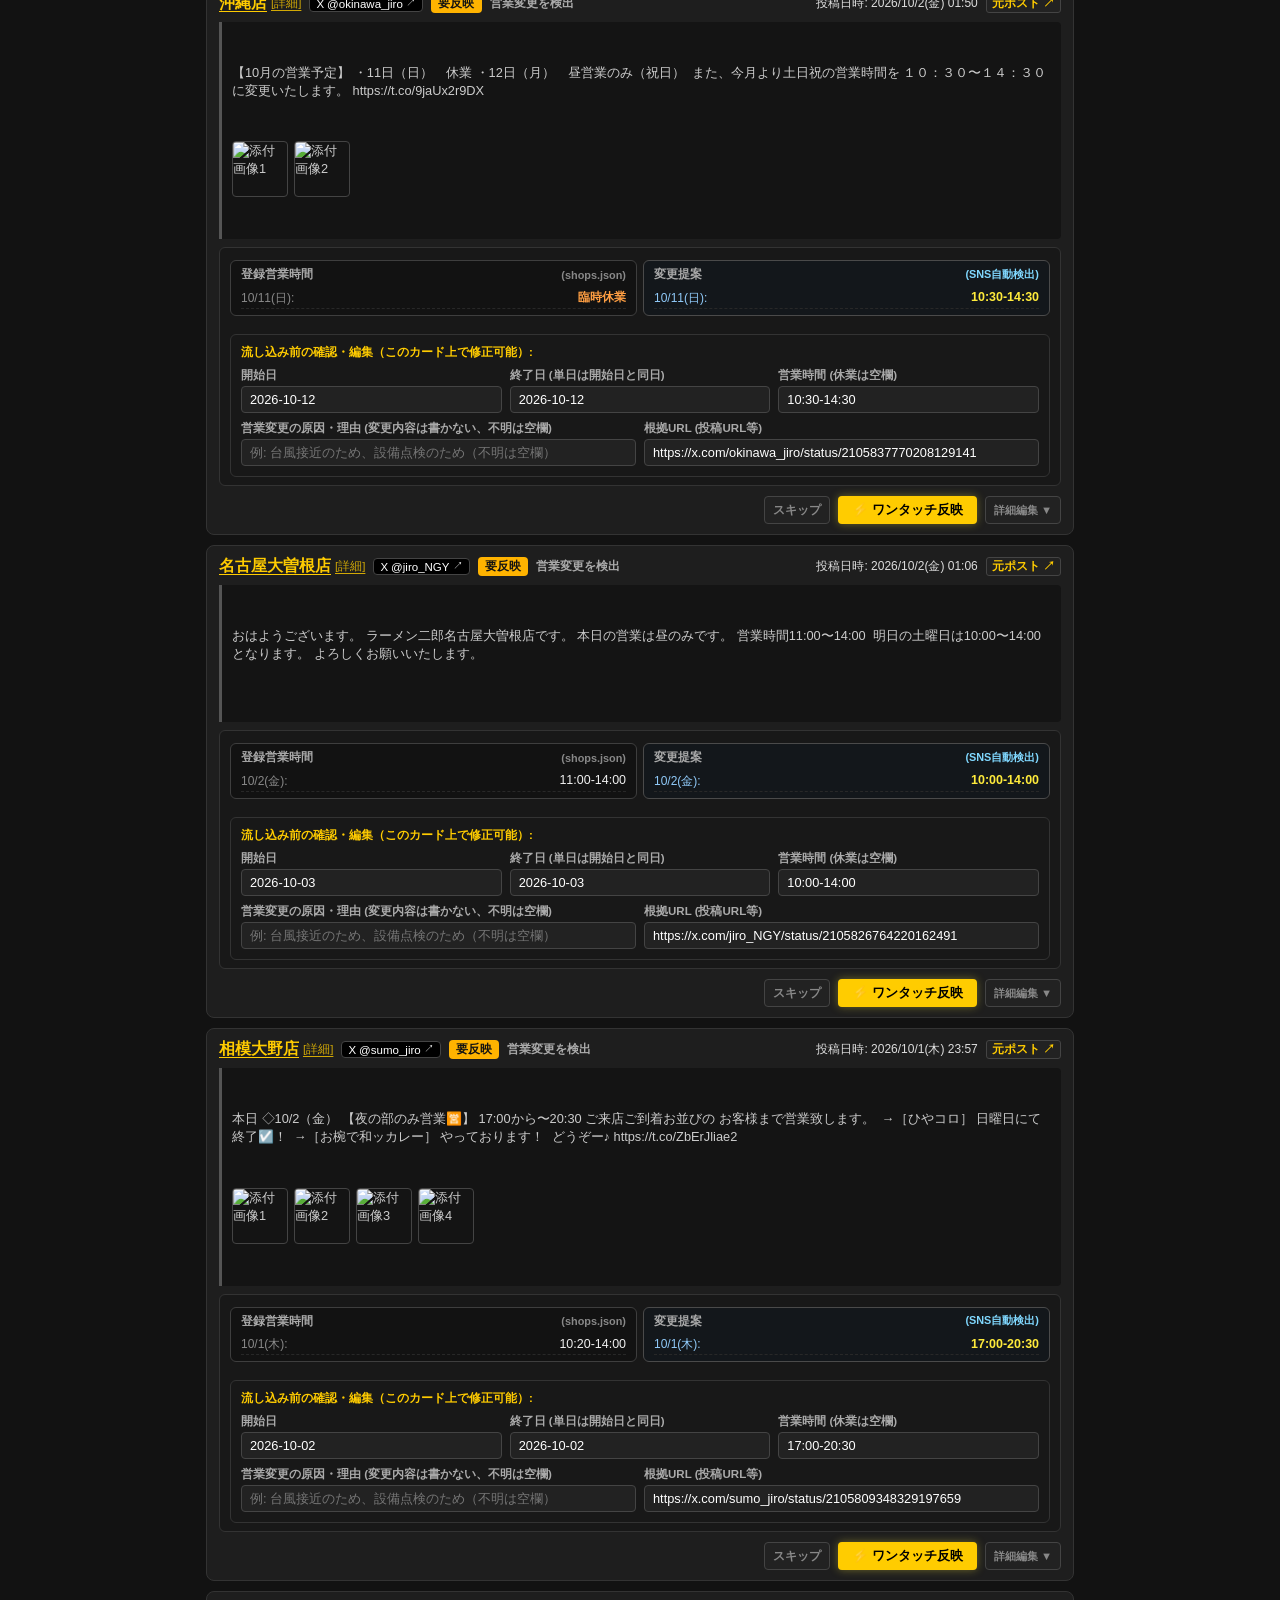
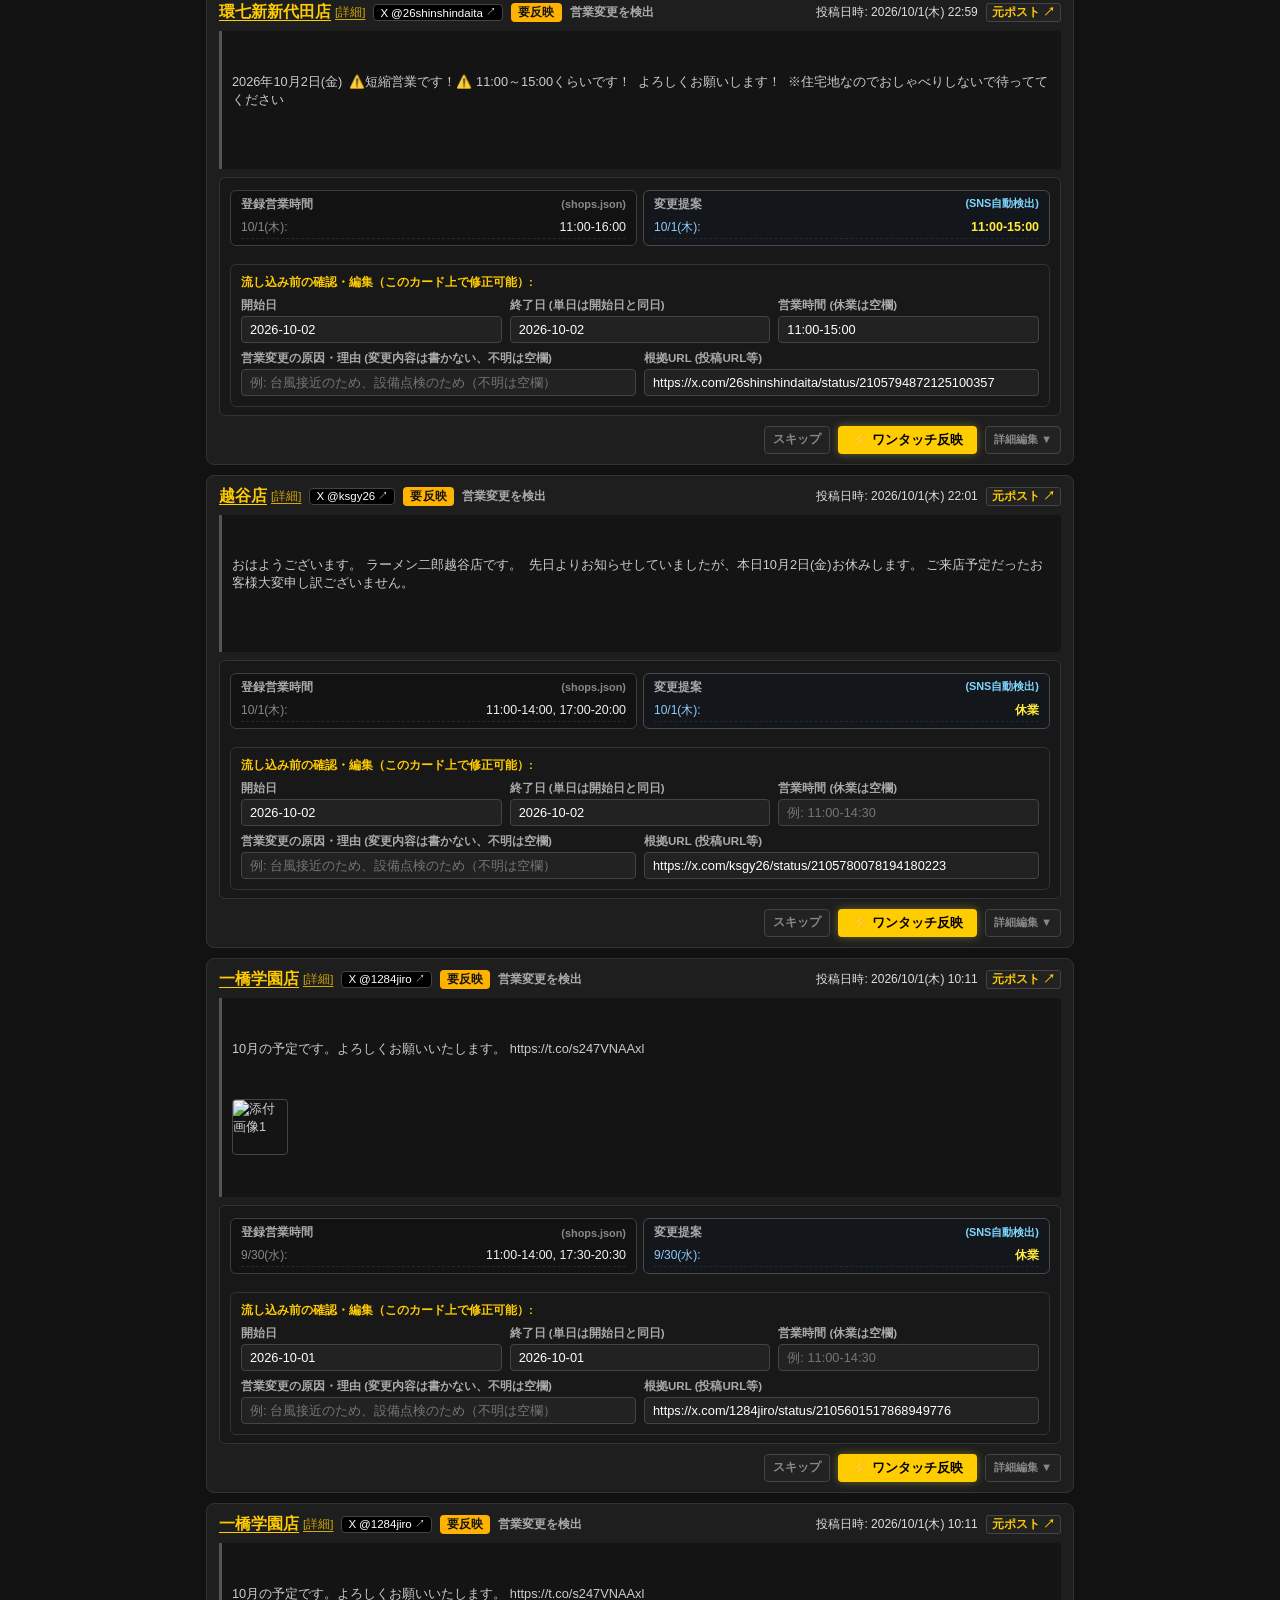
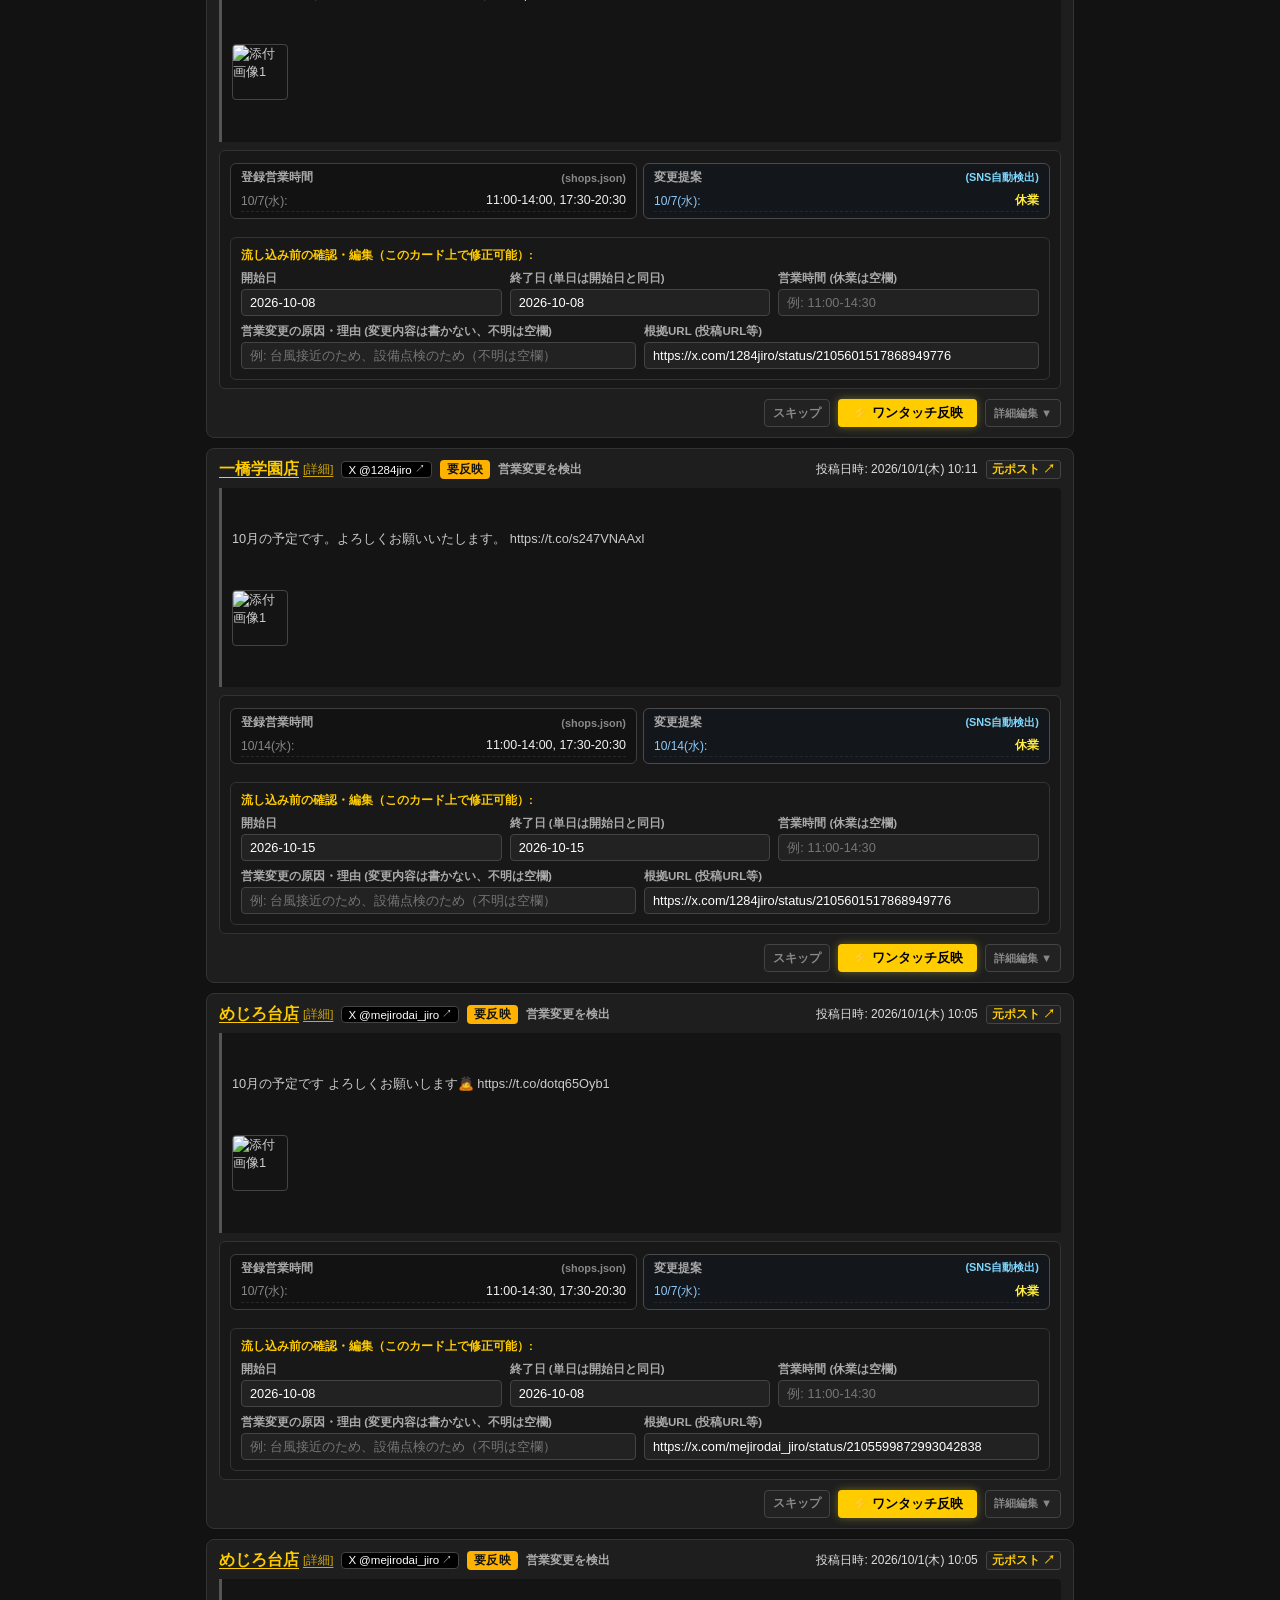
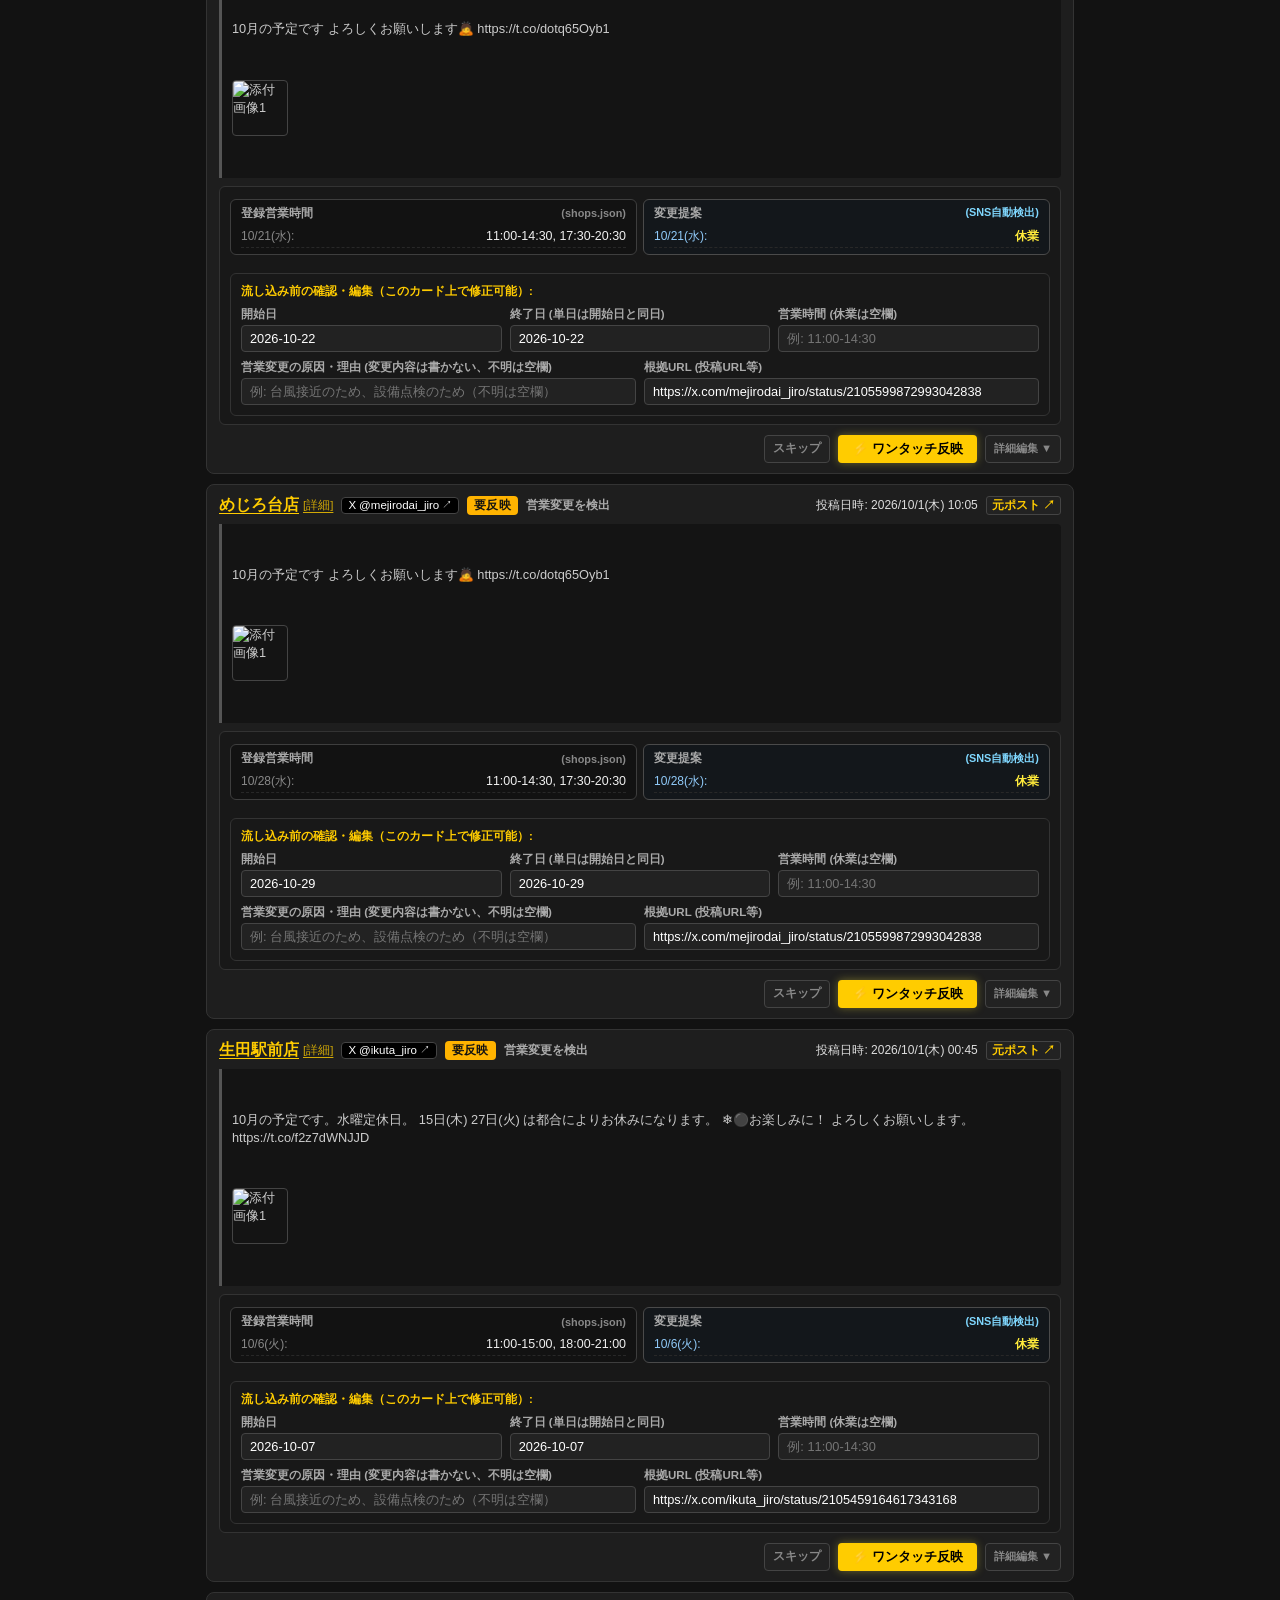
==== commit e87ea680: "feat(editor): default to 自動検出 tab, integrate pending/skipped lists, add bulk skip, improve manual pa" ====
--- a/editor.html
+++ b/editor.html
@@ -3,7 +3,7 @@
 <head>
     <meta charset="UTF-8">
     <meta name="viewport" content="width=device-width, initial-scale=1.0, maximum-scale=1.0">
-    <title>shops.jsonエディター</title>
+    <title>店舗/営業情報エディター</title>
     <!-- CSS (外部ライブラリ ＆ 独立スタイル) -->
     <link rel="stylesheet" href="https://cdn.jsdelivr.net/npm/flatpickr/dist/flatpickr.min.css">
     <link rel="stylesheet" href="https://cdn.jsdelivr.net/npm/flatpickr/dist/themes/dark.css">
@@ -22,11 +22,11 @@
 
 <header>
     <div class="header-top">
-        <h1>shops.jsonエディター</h1>
+        <h1>店舗/営業情報エディター</h1>
         <div class="mode-tabs">
-            <button class="tab-btn active" id="tab-single">店舗別</button>
+            <button class="tab-btn active" id="tab-pending" style="position:relative;">🔔 自動検出 <span id="pending-badge" class="badge" style="display:none; background:var(--jiro-yellow); color:#000; font-size:0.7rem; padding:1px 6px; border-radius:10px; font-weight:bold; margin-left:4px;">0</span></button>
+            <button class="tab-btn" id="tab-single">店舗別</button>
             <button class="tab-btn" id="tab-bulk">一括</button>
-            <button class="tab-btn" id="tab-pending" style="position:relative;">🔔 SNS提案 <span id="pending-badge" class="badge" style="display:none; background:var(--jiro-yellow); color:#000; font-size:0.7rem; padding:1px 6px; border-radius:10px; font-weight:bold; margin-left:4px;">0</span></button>
         </div>
     </div>
 
@@ -40,7 +40,7 @@
     </div>
 </header>
 
-<div class="main-container" id="view-single">
+<div class="main-container" id="view-single" style="display: none;">
     <details class="sidebar-details" id="sidebar-details" open>
         <summary class="sidebar-summary">
             <span>店舗一覧・検索</span>
@@ -331,48 +331,34 @@
 </div>
 
 <!-- SNS提案ビュー (view-pending) -->
-<div class="main-container" id="view-pending" style="display: none; padding: 12px 16px; max-width: 900px; margin: 0 auto; overflow-y: auto; height: calc(100vh - 65px);">
+<div class="main-container" id="view-pending" style="display: block; padding: 12px 16px; max-width: 900px; margin: 0 auto; overflow-y: auto; height: calc(100vh - 65px);">
     <div style="margin-bottom: 12px;">
         <h2 style="font-size: 1.15rem; margin: 0; display: flex; align-items: center; gap: 8px;">
-            <span>SNS自動検出・反映提案</span>
+            <span>自動検出（SNS・告知）</span>
             <span id="pending-count-tag" style="background: var(--jiro-yellow); color: #000; font-size: 0.75rem; padding: 2px 8px; border-radius: 12px; font-weight: bold;">0件</span>
         </h2>
-        <div style="font-size: 0.78rem; color: #888; margin-top: 4px;">公式SNSから自動収集・AI解析された営業情報です。内容を確認し、「反映」で臨時設定フォームに流し込むか、「スキップ」してください。</div>
+        <div style="font-size: 0.78rem; color: #888; margin-top: 4px;">公式SNS等から自動収集・AI解析された営業情報です。「⚡ ワンタッチ反映」で即時反映するか、「スキップ」してください。</div>
     </div>
 
     <!-- 並べ替えツールバー -->
     <div style="display: flex; align-items: center; justify-content: flex-end; margin-bottom: 12px; gap: 8px;">
         <label for="pending-sort-select" style="font-size: 0.78rem; color: #888;">並べ替え:</label>
         <select id="pending-sort-select" style="background: #222; color: #eee; border: 1px solid #444; border-radius: 4px; padding: 4px 8px; font-size: 0.78rem; cursor: pointer; outline: none;">
+            <option value="status" selected>ステータス順 (要反映優先)</option>
             <option value="postedAt_desc">投稿日時が新しい順</option>
             <option value="postedAt_asc">投稿日時が古い順</option>
             <option value="prefecture">都道府県順 (北から順)</option>
-            <option value="status">ステータス順 (要反映優先)</option>
             <option value="shop">店舗名順 (五十音順)</option>
         </select>
     </div>
 
-    <!-- SNS提案カード一覧コンテナ -->
+    <!-- SNS提案カード一覧コンテナ（未処理・反映不要を統合表示） -->
     <div id="pending-list-container" style="display: flex; flex-direction: column; gap: 10px;">
         <!-- JSで動的生成 -->
     </div>
 
-    <!-- 既存スケジュール完全一致等のスキップ済み一覧コンテナ -->
-    <details id="skipped-list-details" style="margin-top: 18px; background: #181818; border: 1px solid #333; border-radius: 8px; padding: 8px 12px;">
-        <summary style="font-weight: bold; color: #aaa; cursor: pointer; display: flex; align-items: center; justify-content: space-between; user-select: none; font-size: 0.85rem;">
-            <span style="display: flex; align-items: center; gap: 8px;">
-                <span>既存スケジュール一致・日常投稿（反映不要）</span>
-                <span id="skipped-count-tag" style="background: #333; color: #bbb; font-size: 0.72rem; padding: 1px 6px; border-radius: 10px;">0件</span>
-            </span>
-            <span style="font-size: 0.75rem; color: #666;">開く / 閉じる ▼</span>
-        </summary>
-        <div id="skipped-list-container" style="margin-top: 10px; display: flex; flex-direction: column; gap: 8px;">
-            <!-- JSで動的生成 -->
-        </div>
-    </details>
-
     <!-- 処理済み履歴コンテナ（反映済み・スキップ済み） -->
-    <details id="history-list-details" style="margin-top: 12px; background: #141414; border: 1px solid #2a2a2a; border-radius: 8px; padding: 8px 12px;">
+    <details id="history-list-details" style="margin-top: 16px; background: #141414; border: 1px solid #2a2a2a; border-radius: 8px; padding: 8px 12px;">
         <summary style="font-weight: bold; color: #888; cursor: pointer; display: flex; align-items: center; justify-content: space-between; user-select: none; font-size: 0.85rem;">
             <span style="display: flex; align-items: center; gap: 8px;">
                 <span>処理済み履歴（反映済み / スキップ済み）</span>
@@ -396,42 +382,35 @@
         </summary>
 
         <div style="margin-top: 10px; display: flex; flex-direction: column; gap: 10px; border-top: 1px solid #222; padding-top: 10px;">
-            <div style="display: grid; grid-template-columns: repeat(auto-fit, minmax(180px, 1fr)); gap: 8px;">
+            <div style="display: grid; grid-template-columns: repeat(auto-fit, minmax(220px, 1fr)); gap: 8px;">
                 <div class="form-group" style="margin: 0;">
-                    <label style="font-size: 0.78rem; color: #ccc;">対象店舗 <span style="color: #ff5252;">*</span></label>
+                    <label style="font-size: 0.78rem; color: #ccc;">対象店舗 (任意 / 未選択時はAIが自動判定)</label>
                     <select id="manual-ai-shop" style="width: 100%; padding: 5px 8px; background: #222; border: 1px solid #444; border-radius: 4px; color: #fff; font-size: 0.8rem;">
-                        <option value="">店舗を選択してください</option>
-                    </select>
-                </div>
-                <div class="form-group" style="margin: 0;">
-                    <label style="font-size: 0.78rem; color: #ccc;">投稿元 (SNS / 告知媒体)</label>
-                    <select id="manual-ai-source" style="width: 100%; padding: 5px 8px; background: #222; border: 1px solid #444; border-radius: 4px; color: #fff; font-size: 0.8rem;">
-                        <option value="instagram">Instagram</option>
-                        <option value="x">X</option>
-                        <option value="notice">店頭貼り紙・黒板・その他</option>
+                        <option value="">（未選択 / 自動判定）</option>
                     </select>
                 </div>
                 <div class="form-group" style="margin: 0;">
                     <label style="font-size: 0.78rem; color: #ccc;">投稿URL (任意)</label>
-                    <input type="text" id="manual-ai-url" placeholder="https://www.instagram.com/p/... 等" style="width: 100%; padding: 5px 8px; background: #222; border: 1px solid #444; border-radius: 4px; color: #fff; font-size: 0.8rem;">
+                    <input type="text" id="manual-ai-url" placeholder="https://x.com/... や https://instagram.com/p/... 等" style="width: 100%; padding: 5px 8px; background: #222; border: 1px solid #444; border-radius: 4px; color: #fff; font-size: 0.8rem;">
                 </div>
             </div>
 
             <div class="form-group" style="margin: 0;">
-                <label style="font-size: 0.78rem; color: #ccc;">投稿本文 / 告知テキスト <span style="color: #ff5252;">*</span></label>
-                <textarea id="manual-ai-text" rows="3" placeholder="SNSの投稿本文をここに貼り付けてください..." style="width: 100%; padding: 6px 8px; background: #222; border: 1px solid #444; border-radius: 4px; color: #fff; font-size: 0.82rem; line-height: 1.4;"></textarea>
+                <label style="font-size: 0.78rem; color: #ccc;">投稿本文 / 告知テキスト (任意)</label>
+                <textarea id="manual-ai-text" rows="3" placeholder="SNSの投稿本文をここに貼り付けてください（Ctrl+Vでクリップボードから画像も貼り付け可能）..." style="width: 100%; padding: 6px 8px; background: #222; border: 1px solid #444; border-radius: 4px; color: #fff; font-size: 0.82rem; line-height: 1.4;"></textarea>
             </div>
 
             <div class="form-group" style="margin: 0;">
-                <label style="font-size: 0.78rem; color: #ccc;">添付画像 (任意 / カレンダー画像・告知画像等)</label>
-                <input type="file" id="manual-ai-image" accept="image/*" style="font-size: 0.78rem; color: #aaa;">
+                <label style="font-size: 0.78rem; color: #ccc;">添付画像 (任意 / カレンダー画像・貼り紙等・Ctrl+Vペースト対応)</label>
+                <input type="file" id="manual-ai-image" accept="image/*" multiple style="font-size: 0.78rem; color: #aaa;">
+                <div id="manual-ai-previews" style="display: flex; gap: 8px; flex-wrap: wrap; margin-top: 6px;"></div>
             </div>
 
             <div style="display: flex; justify-content: flex-end; gap: 8px; align-items: center; margin-top: 4px;">
                 <span id="manual-ai-status" style="font-size: 0.82rem; color: #80d8ff; display: none;"></span>
                 <button type="button" class="btn btn-sm" onclick="app.clearManualAiForm()" style="background: #262626; border-color: #444; color: #aaa;">クリア</button>
                 <button type="button" class="btn btn-sm btn-primary" id="btn-manual-ai-submit" onclick="app.runManualAiAnalysis()" style="font-weight: bold; background: var(--jiro-yellow); color: #000; border: none; padding: 5px 14px;">
-                    AIで営業情報を解析してSNS提案に追加
+                    AIで営業情報を解析して自動検出に追加
                 </button>
             </div>
         </div>
@@ -517,5 +496,57 @@
     <div class="grid-popup-body" id="shop-info-modal-body"></div>
 </dialog>
 
+<!-- AI判定ルール・学習ナレッジ管理モーダル -->
+<div class="modal-overlay" id="ai-rules-modal">
+    <div class="modal-content" style="max-width: 680px; max-height: 85vh; display: flex; flex-direction: column;">
+        <div class="modal-header">
+            <h2>🧠 AI判定ルール・学習ナレッジ管理</h2>
+            <button class="btn btn-sm" onclick="app.closeAiGuidelinesModal()">✕</button>
+        </div>
+        <div style="font-size: 0.82rem; color: #aaa; margin-bottom: 12px; line-height: 1.4;">
+            GeminiがSNS投稿を解析する際の判定指示やルールです。誤判定があった場合、管理者がここに指摘やルールを追加・編集することで、AIの判定精度を継続的に向上させることができます。
+        </div>
+
+        <div style="flex: 1; overflow-y: auto; display: flex; flex-direction: column; gap: 12px; padding-right: 4px;">
+            <!-- 事前フィルタ キーワード管理 -->
+            <div class="form-group" style="margin: 0; background: #1f1f1f; border: 1px solid #3a3a3a; border-radius: 6px; padding: 10px 12px;">
+                <label style="font-size: 0.85rem; font-weight: bold; color: #80d8ff; display: flex; justify-content: space-between;">
+                    <span>🔍 事前フィルタ キーワード設定 (scheduleKeywords)</span>
+                    <span style="font-size: 0.75rem; color: #aaa; font-weight: normal;">※カンマ(,)区切りで指定</span>
+                </label>
+                <div style="margin-top: 6px; display: flex; flex-direction: column; gap: 6px;">
+                    <div>
+                        <span style="font-size: 0.75rem; color: #bbb;">営業関連キーワード（日常ポストの除外・判定用）:</span>
+                        <input type="text" id="ai-keywords-input" placeholder="休, 営業, 開店, 閉店, 昼, 夜, 臨休..." style="width: 100%; background: #111; border: 1px solid #555; color: #fff; padding: 5px 8px; border-radius: 4px; font-size: 0.8rem;">
+                    </div>
+                    <div>
+                        <span style="font-size: 0.75rem; color: #bbb;">期間・相対日キーワード:</span>
+                        <input type="text" id="ai-period-keywords-input" placeholder="本日, 明日, 明後日, 今週, 来週, 今月, 来月..." style="width: 100%; background: #111; border: 1px solid #555; color: #fff; padding: 5px 8px; border-radius: 4px; font-size: 0.8rem;">
+                    </div>
+                </div>
+            </div>
+
+            <div class="form-group" style="margin: 0;">
+                <label style="font-size: 0.85rem; font-weight: bold; color: var(--jiro-yellow);">共通判定ルール一覧 (generalRules)</label>
+                <div id="ai-rules-list" style="display: flex; flex-direction: column; gap: 8px; margin-top: 6px;"></div>
+                <button type="button" class="btn btn-sm" onclick="app.addNewAiRule()" style="margin-top: 8px; background: #262626; border-color: #555; color: #ddd;">+ 新しいルールを追加</button>
+            </div>
+
+            <div class="form-group" style="margin: 0; border-top: 1px solid #333; padding-top: 12px;">
+                <label style="font-size: 0.85rem; font-weight: bold; color: var(--accent-color);">JSON直接編集 (高度な設定 / 店舗固有ルール / Few-Shot事例)</label>
+                <textarea id="ai-rules-raw-json" rows="8" style="width: 100%; padding: 8px; background: #181818; border: 1px solid #444; border-radius: 4px; color: #fff; font-family: monospace; font-size: 0.8rem; line-height: 1.4;"></textarea>
+            </div>
+        </div>
+
+        <div style="display: flex; justify-content: space-between; align-items: center; margin-top: 16px; border-top: 1px solid #333; padding-top: 12px;">
+            <span id="ai-rules-save-status" style="font-size: 0.8rem; color: #80d8ff;"></span>
+            <div style="display: flex; gap: 8px;">
+                <button class="btn btn-sm" onclick="app.closeAiGuidelinesModal()">閉じる</button>
+                <button class="btn btn-sm btn-primary" onclick="app.saveAiGuidelines()">💾 ルールを保存</button>
+            </div>
+        </div>
+    </div>
+</div>
+
 </body>
 </html>
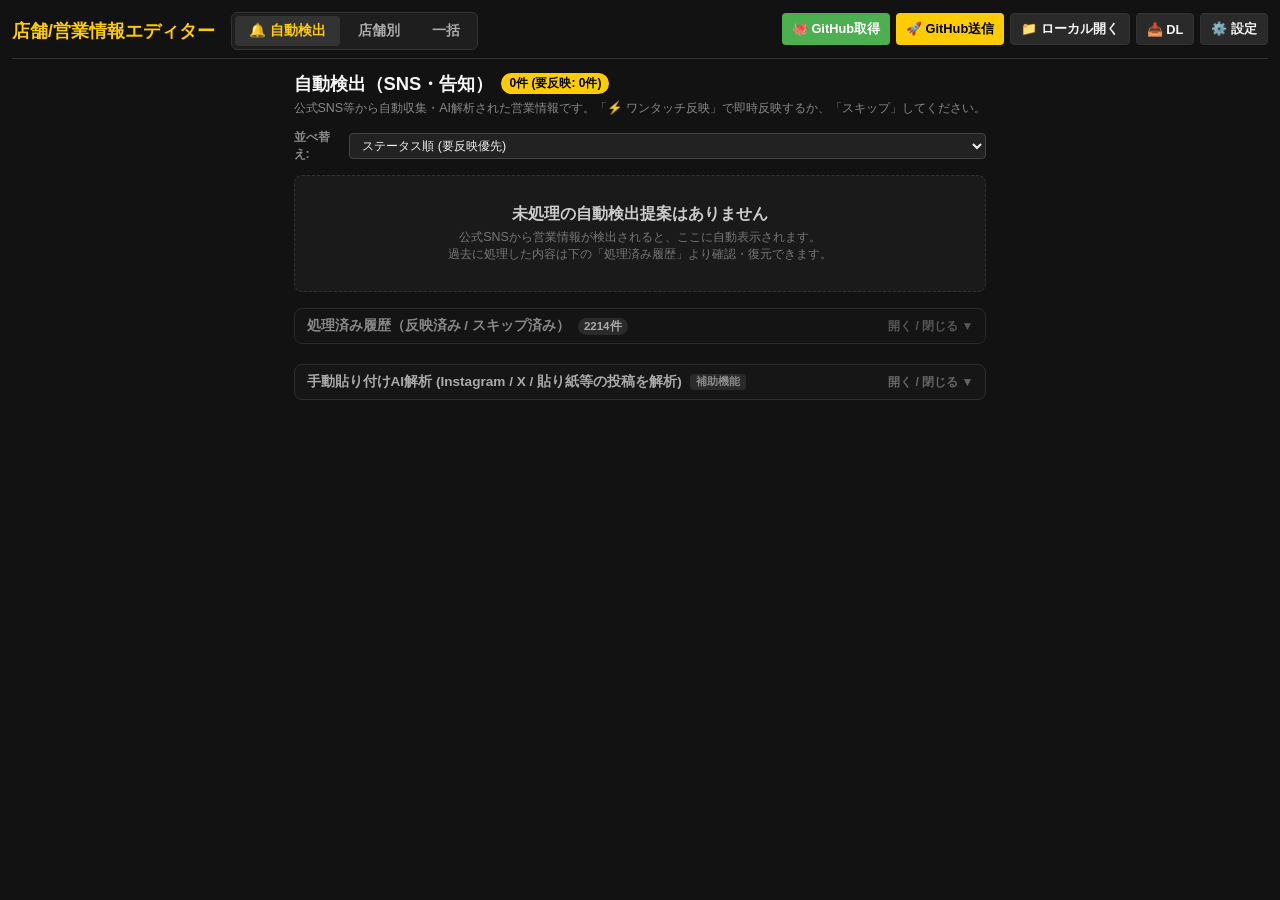
==== commit 8c0d481c: "feat(editor): AI自動反映済み（確認待ち）専用セクションとOK・一括確認機能を追加" ====
--- a/editor.html
+++ b/editor.html
@@ -1,4 +1,4 @@
-<!DOCTYPE html>
+﻿<!DOCTYPE html>
 <html lang="ja">
 <head>
     <meta charset="UTF-8">
@@ -352,6 +352,28 @@
         </select>
     </div>
 
+    <!-- AI自動反映済み（確認待ち）専用コンテナ -->
+    <details id="auto-applied-details" open style="display: none; margin-bottom: 14px; background: #0c1f20; border: 1px solid #00897b; border-radius: 8px; padding: 10px 12px;">
+        <summary style="font-weight: bold; color: #80cbc4; cursor: pointer; display: flex; align-items: center; justify-content: space-between; user-select: none; font-size: 0.88rem; gap: 8px; flex-wrap: wrap;">
+            <span style="display: flex; align-items: center; gap: 8px;">
+                <span>🤖 AI自動反映済み（確認待ち）</span>
+                <span id="auto-applied-count-tag" style="background: #00897b; color: #fff; font-size: 0.72rem; padding: 1px 8px; border-radius: 10px; font-weight: bold;">0件</span>
+            </span>
+            <span style="display: flex; align-items: center; gap: 8px;">
+                <button type="button" class="btn btn-sm" onclick="event.stopPropagation(); app.bulkConfirmAutoApplied();" style="background: #00695c; border-color: #00897b; color: #fff; font-size: 0.74rem; padding: 3px 10px; font-weight: bold;">
+                    ✅ すべてOK（確認済みにする）
+                </button>
+                <span style="font-size: 0.75rem; color: #4db6ac;">開く / 閉じる ▼</span>
+            </span>
+        </summary>
+        <div style="font-size: 0.74rem; color: #80cbc4; margin-top: 6px; opacity: 0.9;">
+            高確度と判定され shops.json へ自動反映済みの項目です。問題なければ「✅ OK」、誤っていれば「↩️ 自動反映を取り消す」を押してください。
+        </div>
+        <div id="auto-applied-list-container" style="margin-top: 10px; display: flex; flex-direction: column; gap: 8px;">
+            <!-- JSで動的生成 -->
+        </div>
+    </details>
+
     <!-- SNS提案カード一覧コンテナ（未処理・反映不要を統合表示） -->
     <div id="pending-list-container" style="display: flex; flex-direction: column; gap: 10px;">
         <!-- JSで動的生成 -->
--- a/css/editor.css
+++ b/css/editor.css
@@ -209,8 +209,13 @@
     white-space: nowrap;
     flex-shrink: 0;
 }
-.status-badge.before-open { background-color: #0288d1; color: #ffffff; }
-.status-badge.closed { background-color: #d32f2f; color: #ffffff; }
+.status-badge.before-open,
+.status-badge.bg-preopen { background-color: var(--status-preopen, #7b1fa2); color: #ffffff; }
+.status-badge.closed,
+.status-badge.bg-closed { background-color: var(--status-closed, #616161); color: #ffffff; }
+.status-badge.bg-open { background-color: var(--status-open, #2e7d32); color: #ffffff; }
+.status-badge.bg-closing-soon { background-color: var(--status-closing-soon, #ed6c02); color: #ffffff; }
+.status-badge.bg-scheduled { background-color: var(--status-scheduled, #0288d1); color: #ffffff; }
 
 .editor-panel {
     flex: 1;
